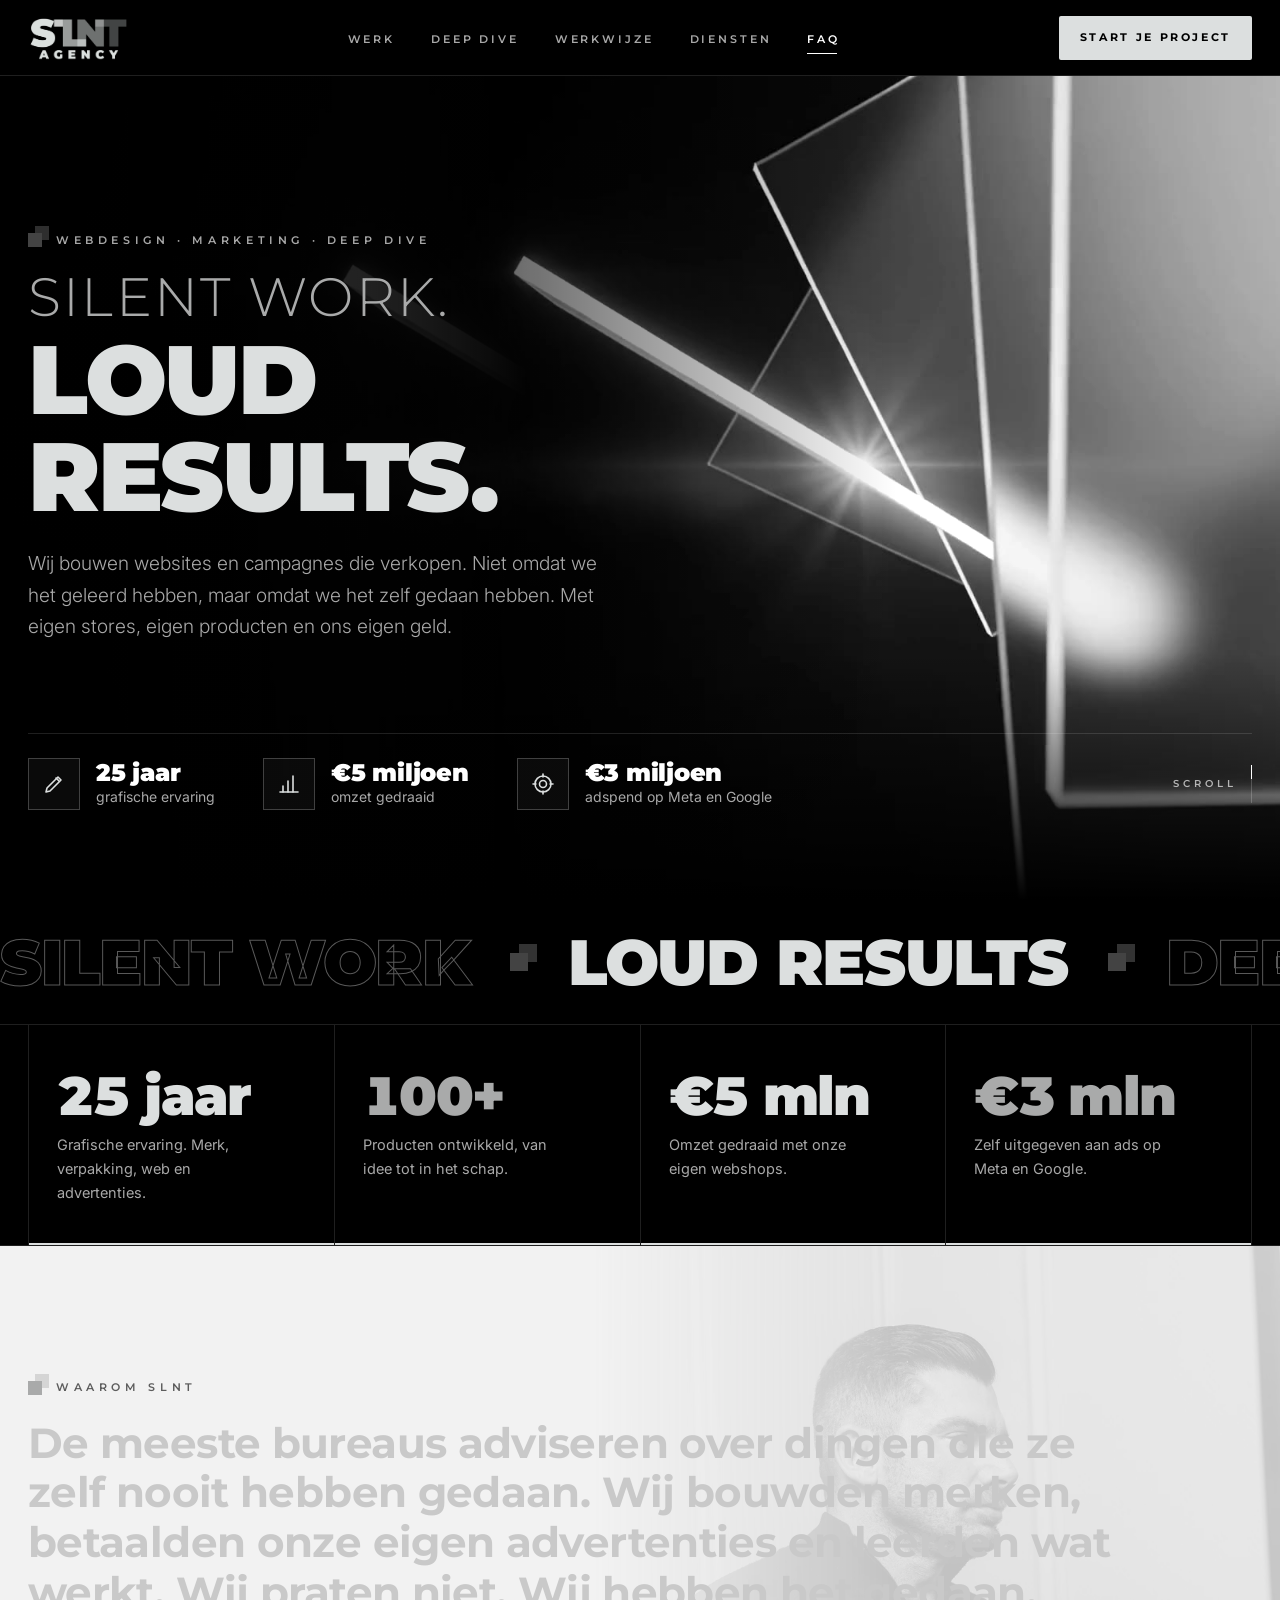
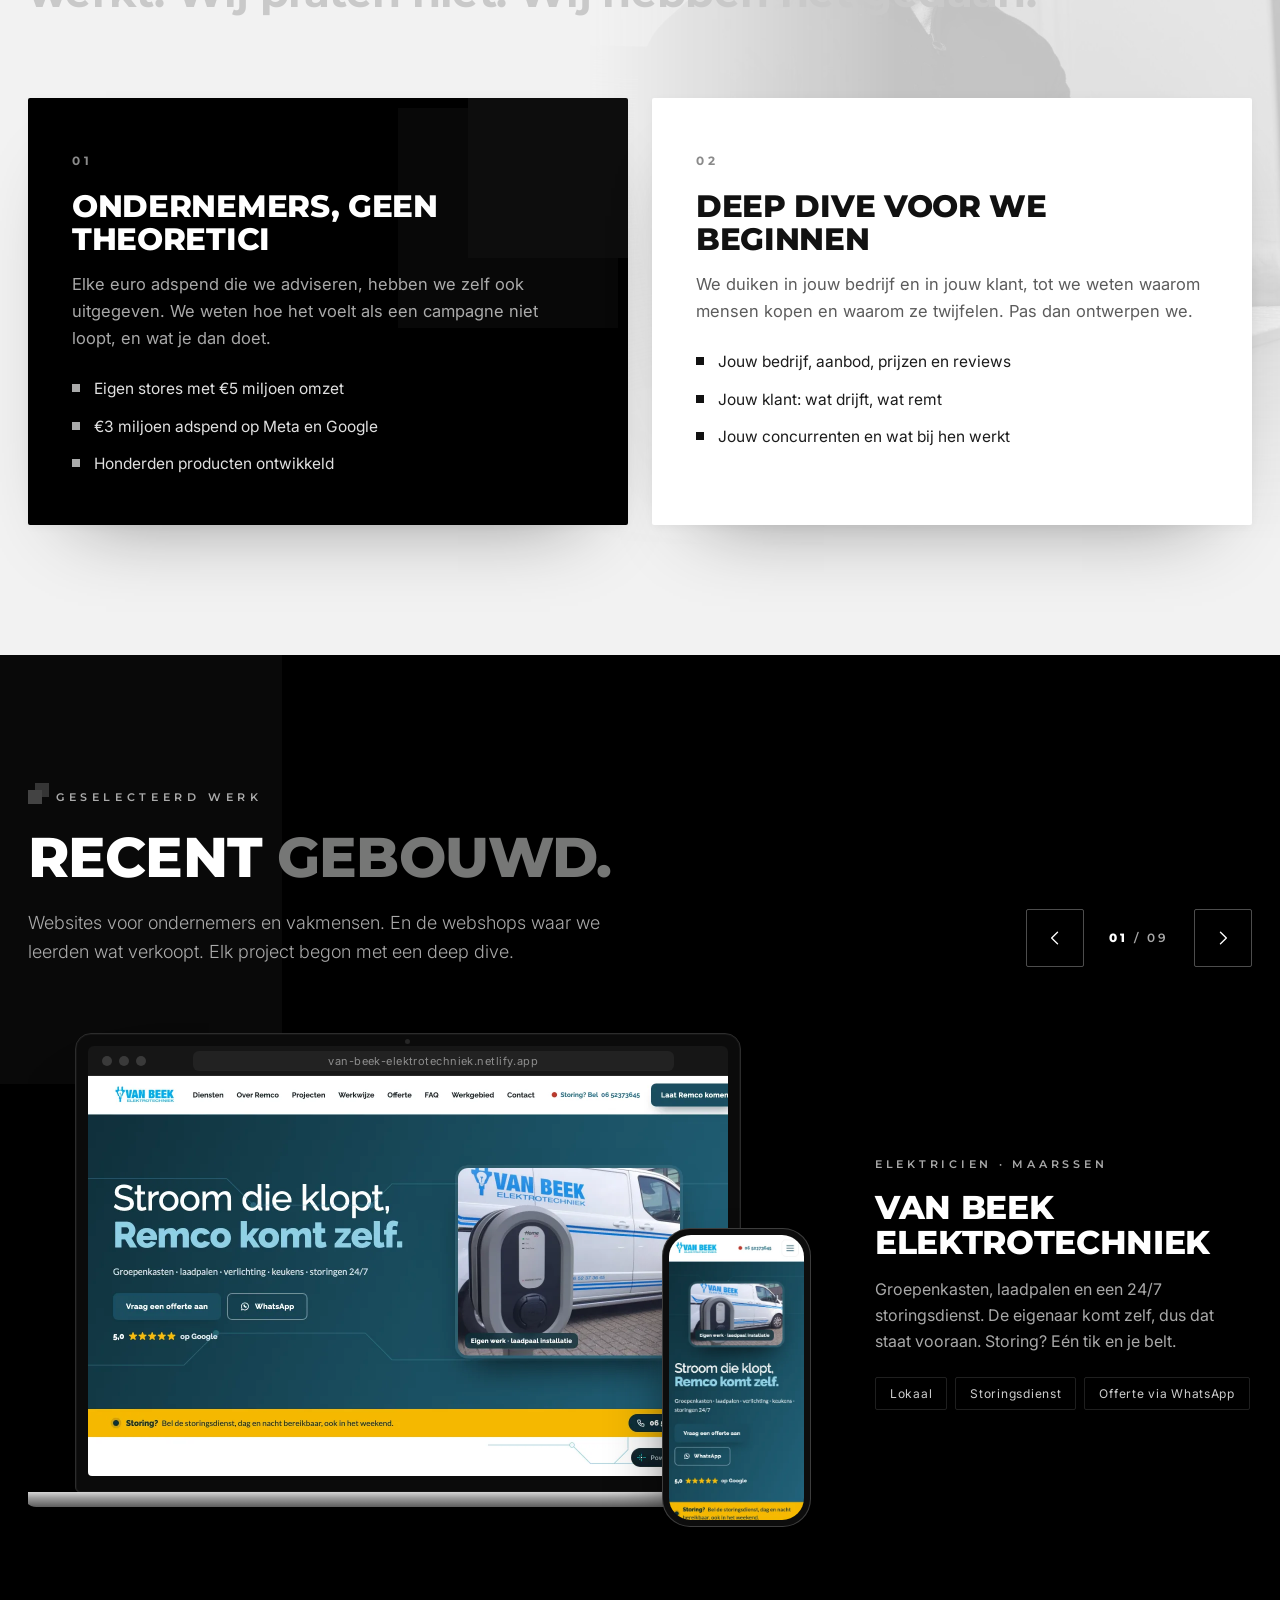
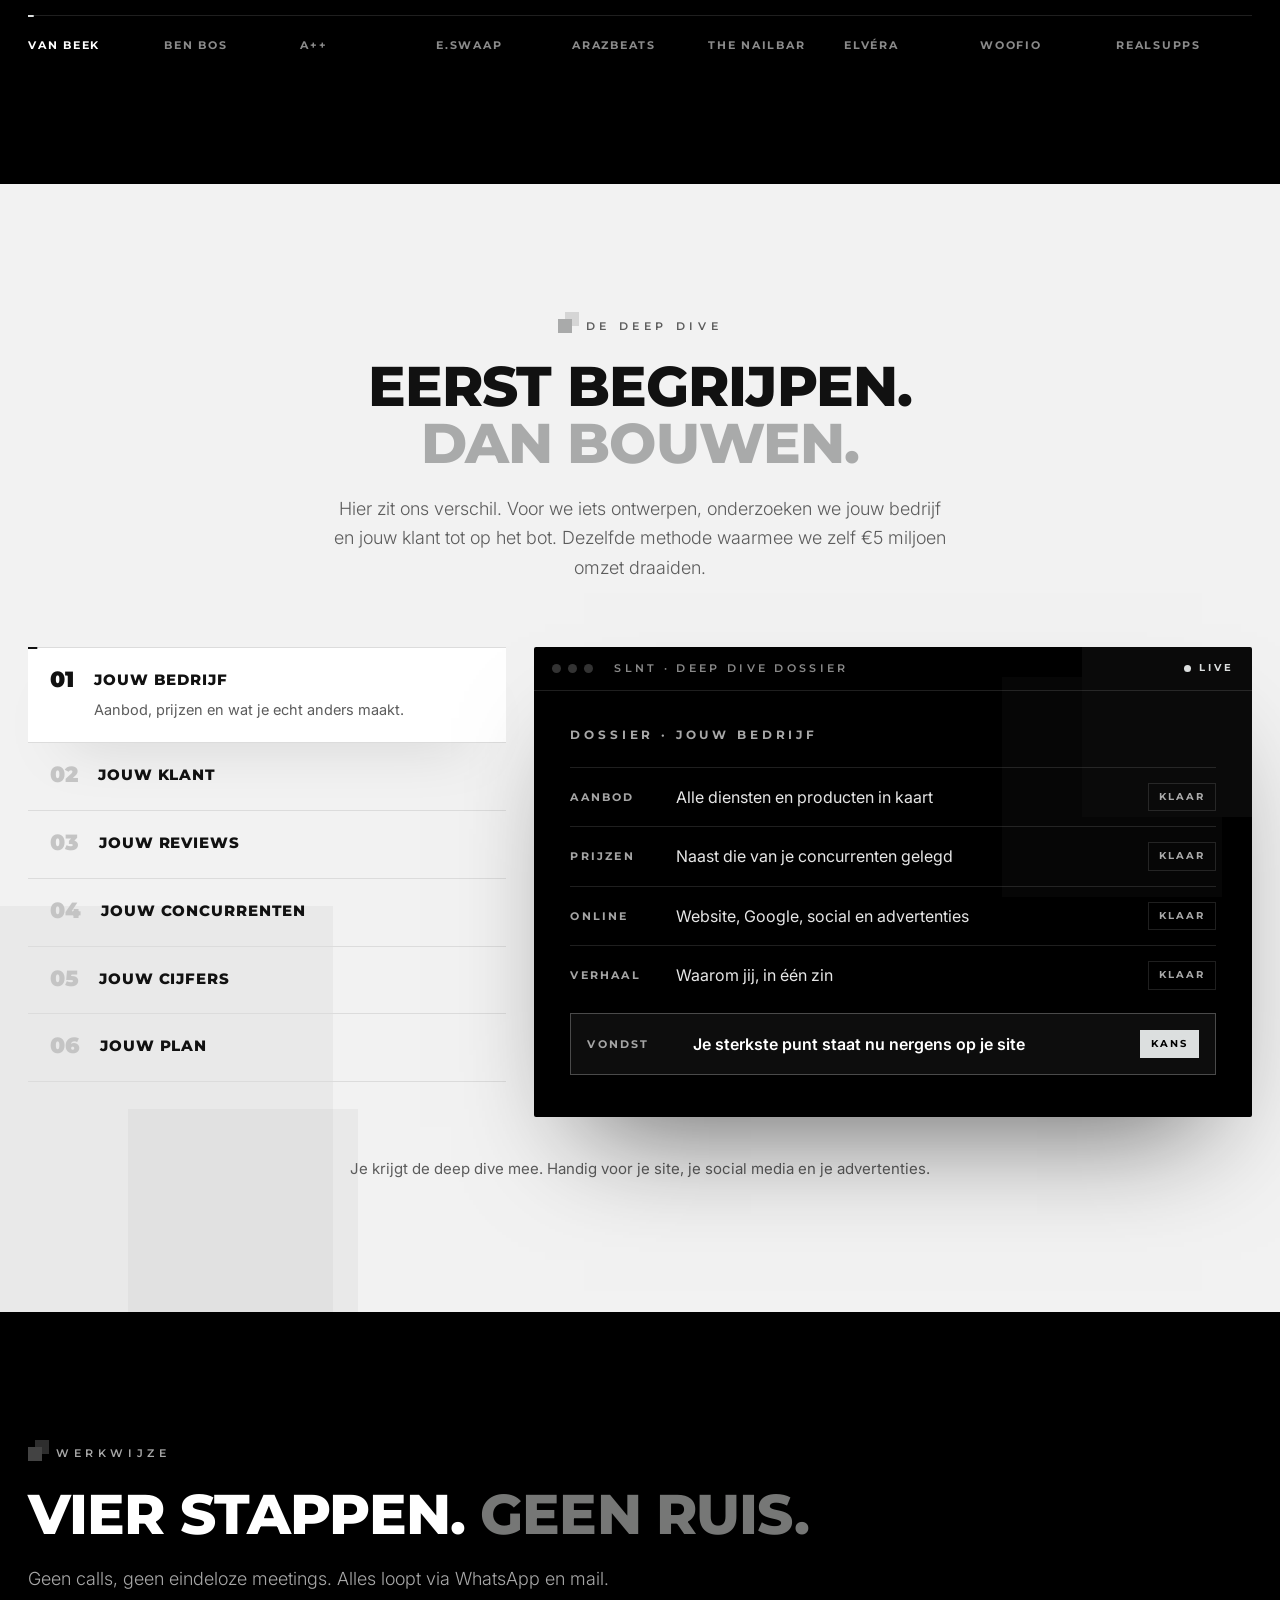
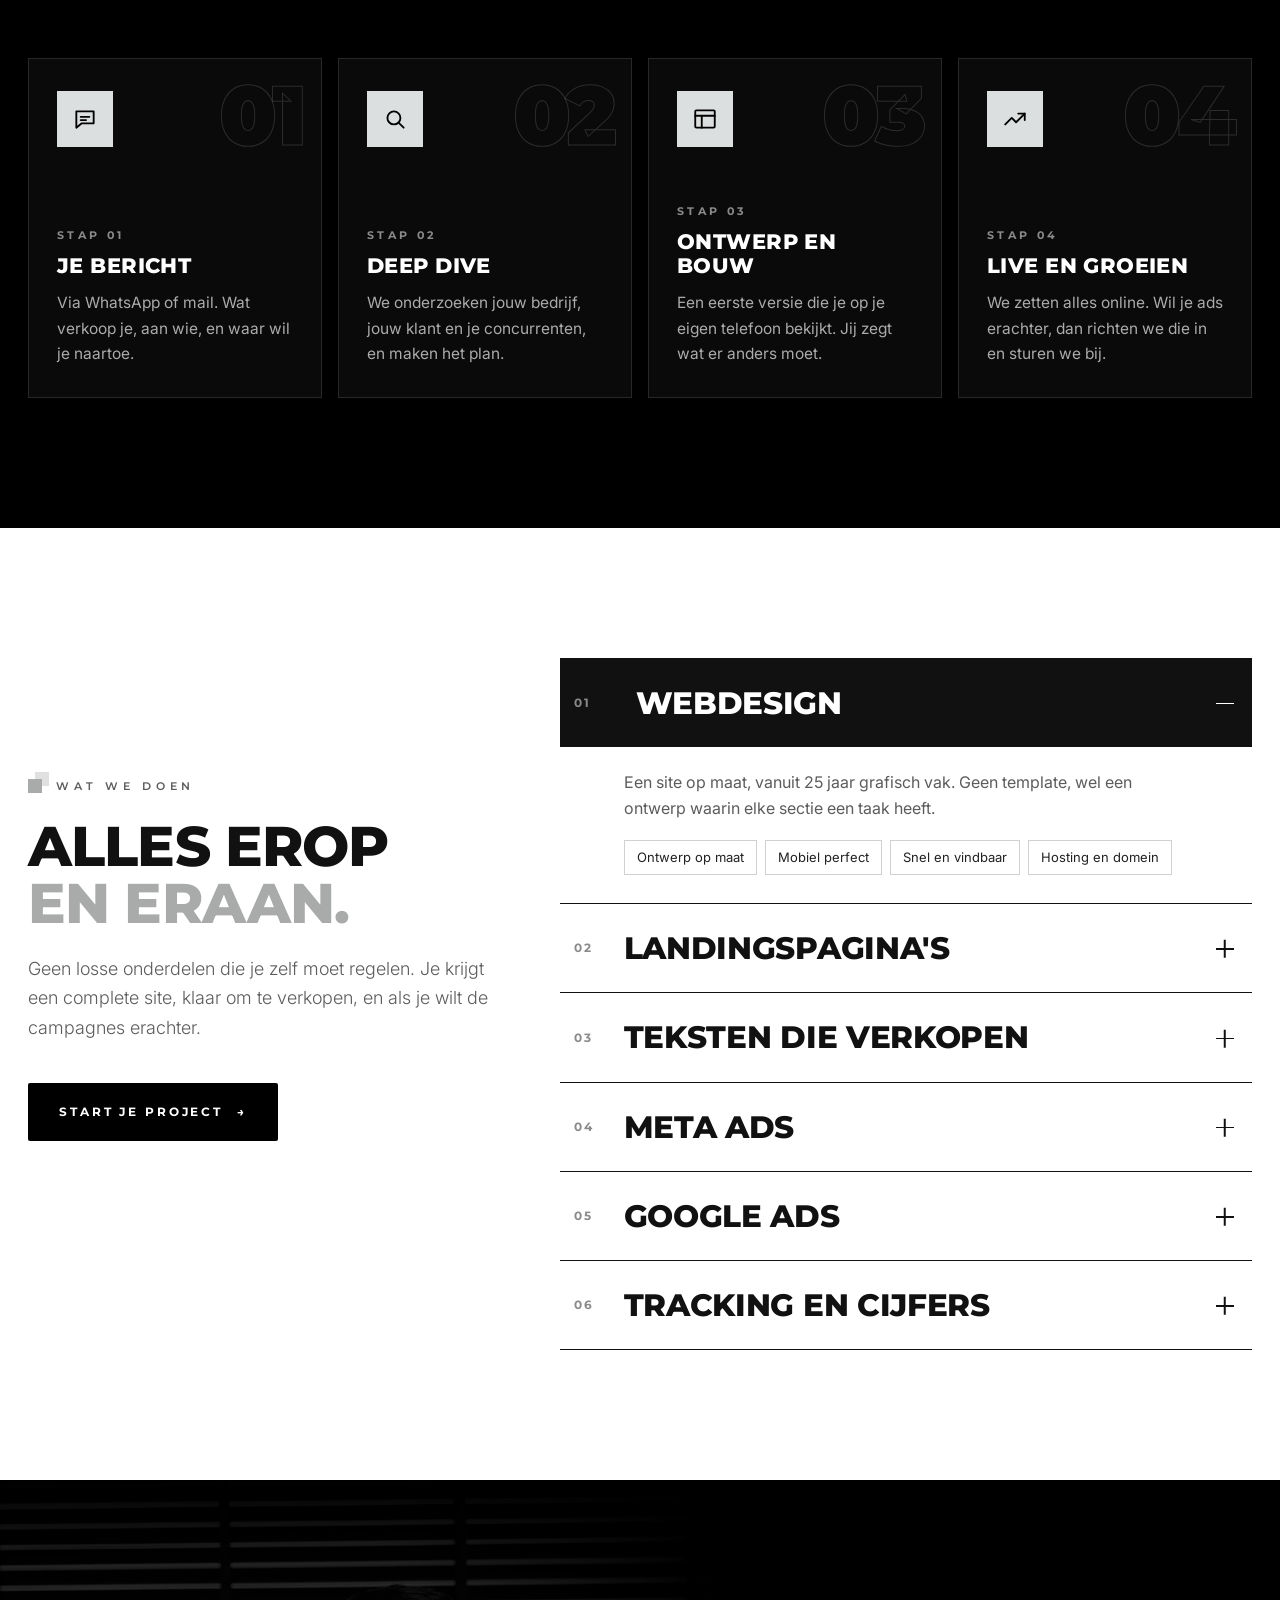
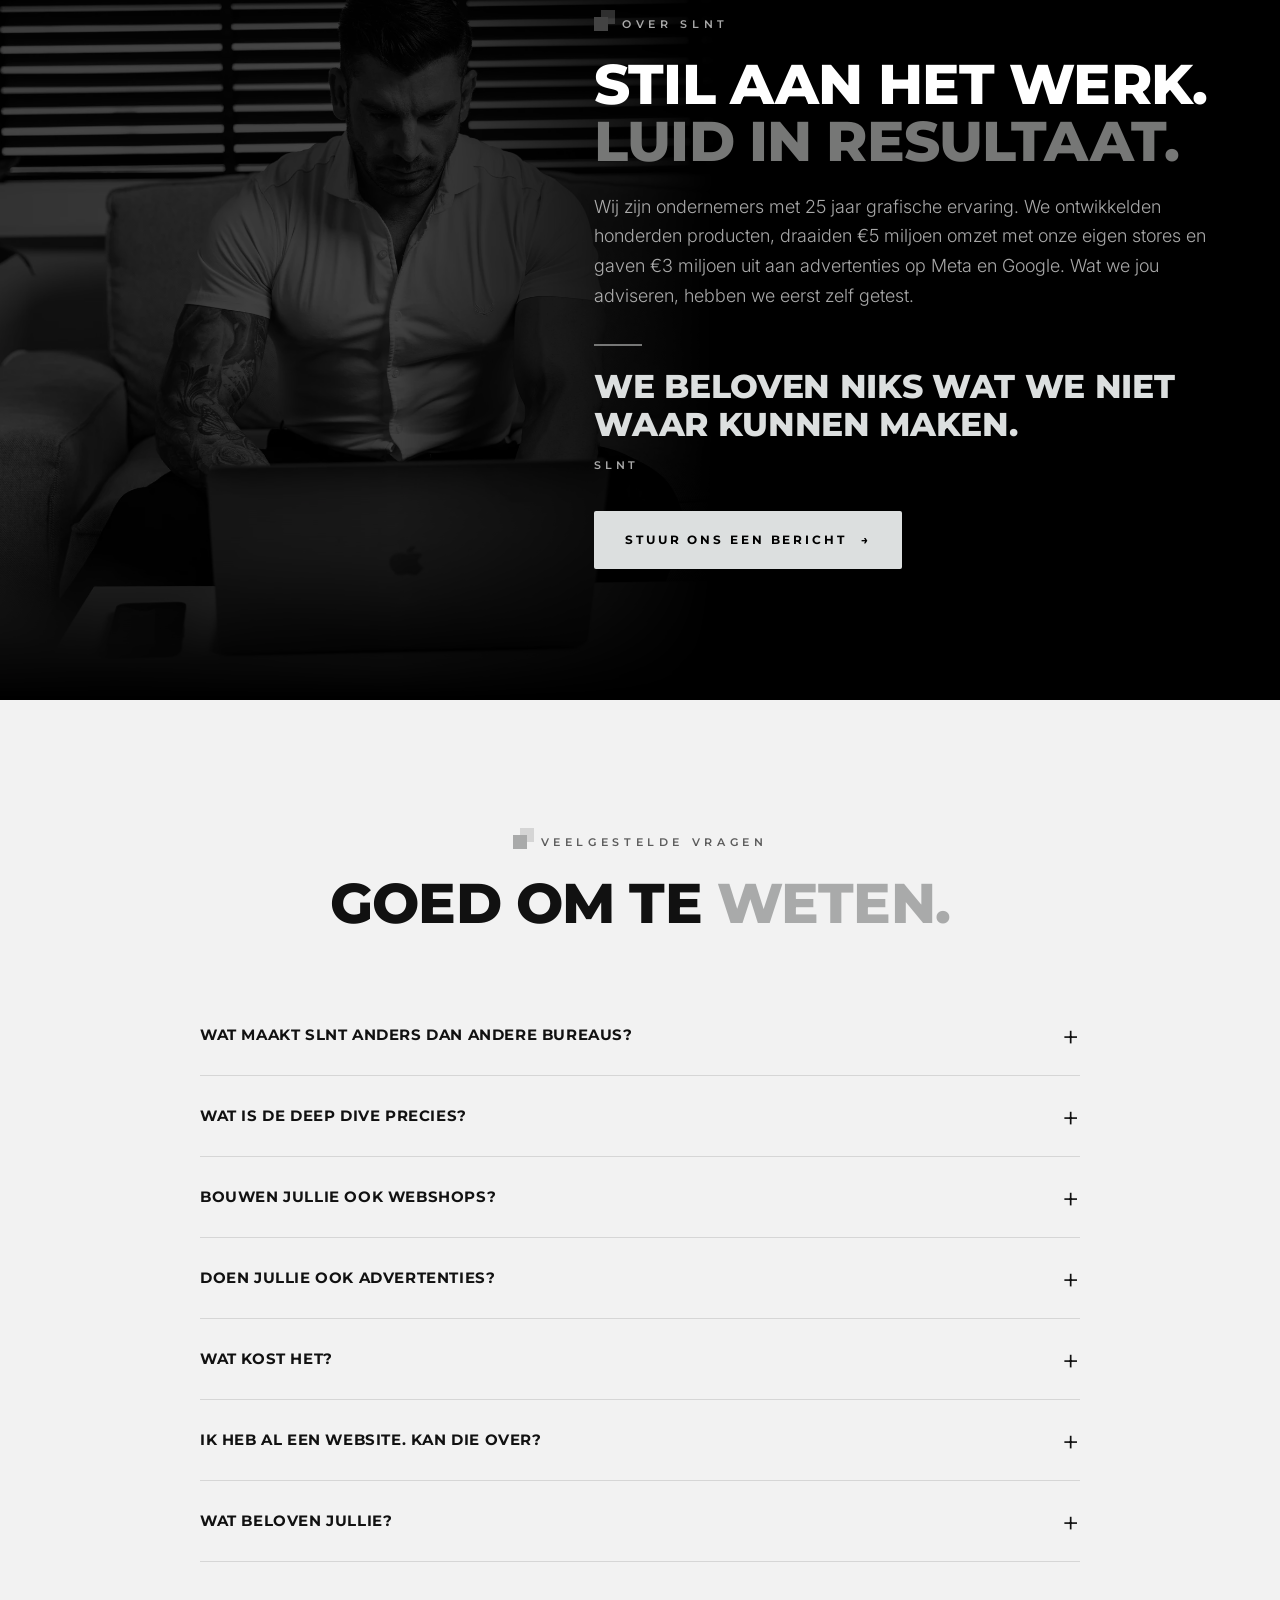
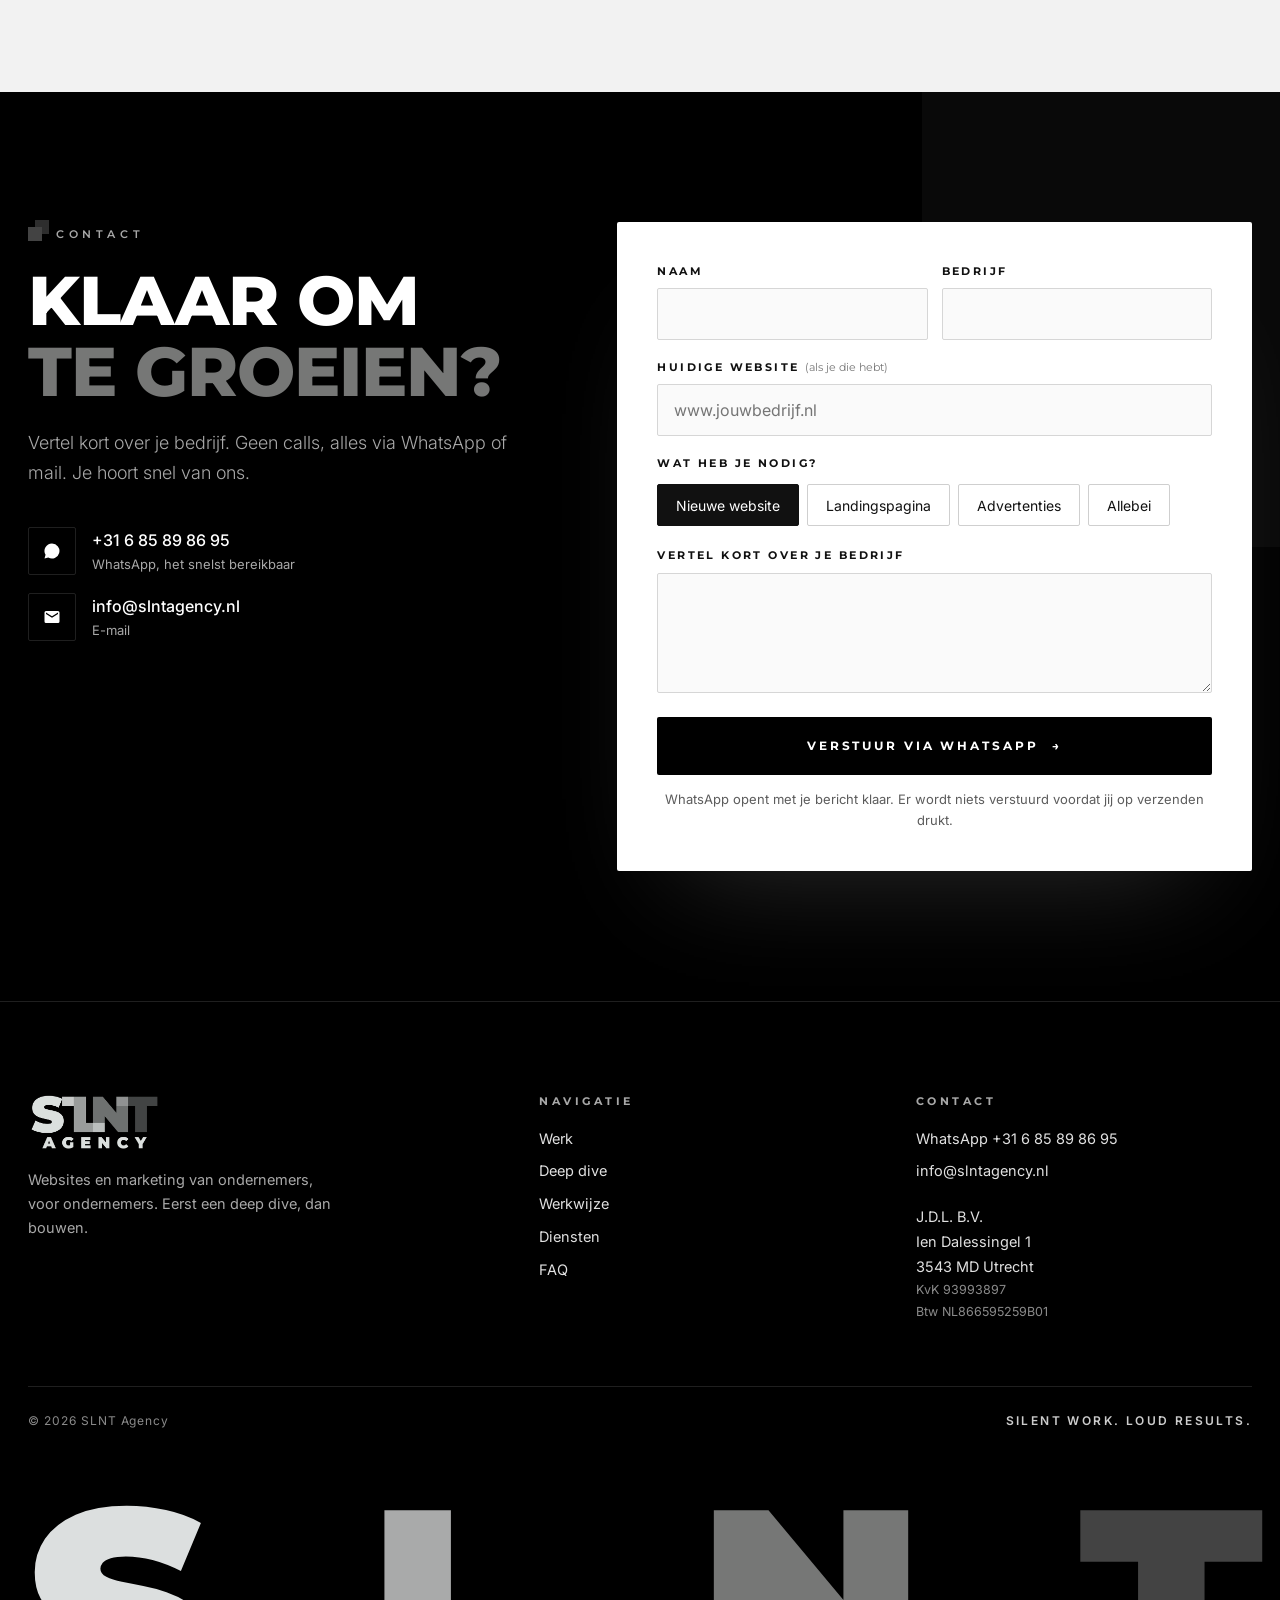
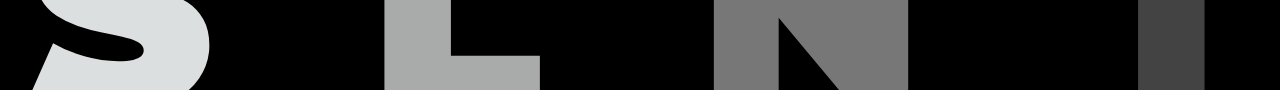
==== index.html @ 42d2385a "SLNT-website live op slntagency.nl Co-Authored-By: Claude Opus 5.5 <noreply@anthropic.com>" ====
<!doctype html>
<html lang="nl">
<head>
<meta charset="utf-8">
<meta name="viewport" content="width=device-width, initial-scale=1">
<title>SLNT · Websites en marketing van ondernemers, voor ondernemers</title>
<meta name="description" content="SLNT bouwt websites en campagnes op basis van een deep dive in jouw bedrijf en jouw klant. 25 jaar grafische ervaring, honderden producten ontwikkeld, €5 miljoen omzet met eigen stores en €3 miljoen adspend op Meta en Google.">
<link rel="canonical" href="https://slntagency.nl/">
<meta name="theme-color" content="#000000">
<meta property="og:type" content="website">
<meta property="og:locale" content="nl_NL">
<meta property="og:title" content="SLNT · Silent work. Loud results.">
<meta property="og:description" content="Eerst een deep dive in jouw bedrijf en jouw klant. Daarna een site en campagnes die verkopen.">
<meta property="og:image" content="https://slntagency.nl/og-image.jpg">
<meta property="og:url" content="https://slntagency.nl/">
<link rel="icon" href="data:image/svg+xml,%3Csvg xmlns='http://www.w3.org/2000/svg' viewBox='0 0 64 64'%3E%3Crect width='64' height='64' rx='12' fill='%23000'/%3E%3Ctext x='32' y='43' text-anchor='middle' font-family='Arial Black,Arial' font-weight='900' font-size='26' fill='%23dcdfdf'%3ES%3C/text%3E%3C/svg%3E">
<link rel="preconnect" href="https://fonts.googleapis.com">
<link rel="preconnect" href="https://fonts.gstatic.com" crossorigin>
<link href="https://fonts.googleapis.com/css2?family=Montserrat:wght@300;400;600;700;800;900&family=Inter:wght@300;400;500;600&display=swap" rel="stylesheet">
<link rel="preload" as="image" href="[data-uri]">
<script>document.documentElement.classList.add('js')</script>
<script type="application/ld+json">
{
  "@context": "https://schema.org",
  "@type": "ProfessionalService",
  "name": "SLNT Agency",
  "slogan": "Silent work. Loud results.",
  "description": "Webdesign en marketing op basis van een deep dive in jouw bedrijf en jouw klant.",
  "areaServed": "NL",
  "email": "info@slntagency.nl",
  "telephone": "+31685898695",
  "legalName": "J.D.L. B.V.",
  "vatID": "NL866595259B01",
  "address": {"@type": "PostalAddress","streetAddress": "Ien Dalessingel 1","postalCode": "3543 MD","addressLocality": "Utrecht","addressCountry": "NL"},
  "image": "[data-uri]"
}
</script>
<style>
:root{
  --zwart:#000;
  --zwart-2:#0a0a0a;
  --zwart-3:#111;
  --lijn-d:rgba(255,255,255,.12);
  --lijn-l:#e2e2e2;
  --wit:#fff;
  --gebroken:#f2f2f2;
  /* grijstrap uit het logo */
  --g1:#dcdfdf;
  --g2:#a9aaaa;
  --g3:#767776;
  --g4:#434343;
  --grijs:#8a8a8a;
  --zacht-d:rgba(255,255,255,.66);
  --zacht-l:#5c5c5c;
  --kop-h:76px;
  --ease:cubic-bezier(.2,.7,.2,1);
}
*,*::before,*::after{box-sizing:border-box;margin:0;padding:0}
html{scroll-behavior:smooth}
body{background:var(--zwart);color:var(--wit);font-family:"Inter",system-ui,-apple-system,"Segoe UI",sans-serif;font-size:16px;font-weight:400;line-height:1.65;overflow-x:hidden;overflow-x:clip;-webkit-font-smoothing:antialiased}
img,video{display:block;max-width:100%}
a{color:inherit}
button{font:inherit}
[hidden]{display:none!important}
:focus-visible{outline:2px solid var(--wit);outline-offset:4px;border-radius:2px}
::selection{background:var(--g1);color:var(--zwart)}
[id]{scroll-margin-top:calc(var(--kop-h) + 16px)}
.binnen{position:relative;z-index:1;max-width:1240px;margin:0 auto}
.sectie{position:relative;padding:130px 28px;overflow:hidden}
.sectie.licht{background:var(--gebroken);color:#111}
.sectie.wit{background:var(--wit);color:#111}

/* blokken: overlappende vlakken uit het logo */
.blok{position:absolute;z-index:0;pointer-events:none;background:rgba(255,255,255,.035)}
.licht .blok,.wit .blok{background:rgba(0,0,0,.035)}
.js .blok.adem{animation:adem 9s ease-in-out infinite}
@keyframes adem{0%,100%{opacity:.55}50%{opacity:1}}

/* typografie */
.label{display:inline-flex;align-items:center;gap:14px;margin-bottom:22px;font-family:"Montserrat",sans-serif;font-size:11px;font-weight:600;letter-spacing:.42em;text-transform:uppercase;color:var(--zacht-d)}
.label::before{content:"";width:14px;height:14px;background:var(--g4);box-shadow:7px -7px 0 rgba(255,255,255,.18)}
.licht .label,.wit .label{color:var(--zacht-l)}
.licht .label::before,.wit .label::before{background:var(--g2);box-shadow:7px -7px 0 rgba(0,0,0,.12)}
.titel{font-family:"Montserrat",sans-serif;font-weight:800;font-size:clamp(32px,4.4vw,62px);line-height:1.02;letter-spacing:-.015em;text-transform:uppercase;text-wrap:balance}
.titel .grijs{color:var(--g3)}
.licht .titel .grijs,.wit .titel .grijs{color:var(--g2)}
.lead{max-width:620px;margin-top:22px;color:var(--zacht-d);font-size:18px;font-weight:300}
.licht .lead,.wit .lead{color:var(--zacht-l)}
.kop{max-width:840px;margin-bottom:64px}
.kop.midden{margin-left:auto;margin-right:auto;text-align:center}
.kop.midden .lead{margin-left:auto;margin-right:auto}

/* knoppen */
.knop{position:relative;display:inline-flex;align-items:center;justify-content:center;gap:14px;min-height:58px;padding:0 30px;border-radius:2px;border:1px solid transparent;font-family:"Montserrat",sans-serif;font-size:12px;font-weight:700;letter-spacing:.24em;text-transform:uppercase;text-decoration:none;white-space:nowrap;cursor:pointer;overflow:hidden;isolation:isolate;transition:color .35s,border-color .35s}
.knop::before{content:"";position:absolute;inset:0;z-index:-1;transform:scaleX(0);transform-origin:right;transition:transform .45s var(--ease)}
.knop:hover::before{transform:scaleX(1);transform-origin:left}
.knop .pijltje{display:inline-block;transition:transform .35s var(--ease)}
.knop:hover .pijltje{transform:translateX(4px)}
.knop.wit{background:var(--g1);color:var(--zwart)}
.knop.wit::before{background:var(--wit)}
.knop.rand{border-color:rgba(255,255,255,.35);color:var(--wit);background:transparent}
.knop.rand::before{background:var(--g1)}
.knop.rand:hover{color:var(--zwart);border-color:var(--g1)}
.knop.zwart{background:var(--zwart);color:var(--wit)}
.knop.zwart::before{background:var(--g4)}
.knop.klein{min-height:44px;padding:0 20px;font-size:11px}
.acties{display:flex;flex-wrap:wrap;gap:12px;margin-top:40px}

/* intro */
.intro{position:fixed;inset:0;z-index:100;display:grid;place-items:center;background:var(--zwart);transition:transform 1s cubic-bezier(.8,0,.2,1)}
.intro.weg{transform:translateY(-100%)}
.intro-merk{position:relative;width:min(300px,60vw)}
.intro-merk img{width:100%;height:auto;opacity:0;transform:scale(.94);animation:intro-in 1s var(--ease) .1s forwards}
.intro-merk i{position:absolute;left:0;right:0;bottom:-26px;height:1px;background:rgba(255,255,255,.15);overflow:hidden}
.intro-merk i::after{content:"";position:absolute;inset:0;background:var(--g1);transform:scaleX(0);transform-origin:left;animation:intro-balk 1.1s var(--ease) .2s forwards}
@keyframes intro-in{to{opacity:1;transform:none}}
@keyframes intro-balk{to{transform:scaleX(1)}}

/* kopbalk */
.kopbalk{position:sticky;top:0;z-index:50;height:var(--kop-h);padding:0 28px;background:var(--zwart);border-bottom:1px solid var(--lijn-d);transition:box-shadow .25s}
.kopbalk.gescrold{box-shadow:0 12px 40px -18px rgba(0,0,0,.9)}
.kopbalk .binnen{display:flex;align-items:center;justify-content:space-between;gap:24px;height:100%}
.merk{display:block;flex:none;line-height:0}
.merk img{height:44px;width:auto}
.kopbalk nav ul{display:none;list-style:none;gap:36px}
.kopbalk nav a{position:relative;font-family:"Montserrat",sans-serif;font-size:11px;font-weight:600;letter-spacing:.26em;text-transform:uppercase;text-decoration:none;color:var(--zacht-d);transition:color .2s}
.kopbalk nav a::after{content:"";position:absolute;left:0;right:.26em;bottom:-8px;height:1px;background:var(--wit);transform:scaleX(0);transform-origin:right;transition:transform .35s var(--ease)}
.kopbalk nav a:hover,.kopbalk nav a.nu{color:var(--wit)}
.kopbalk nav a:hover::after,.kopbalk nav a.nu::after{transform:scaleX(1);transform-origin:left}
@media(min-width:1100px){.kopbalk nav ul{display:flex}}
.menu-knop{display:none;flex:none;flex-direction:column;align-items:center;justify-content:center;gap:5px;width:46px;height:46px;padding:0;border:1px solid rgba(255,255,255,.3);border-radius:2px;background:transparent;cursor:pointer}
.menu-knop span{display:block;width:18px;height:1.5px;background:var(--wit);transition:transform .25s,opacity .2s}
.menu-knop[aria-expanded="true"] span:nth-child(1){transform:translateY(6.5px) rotate(45deg)}
.menu-knop[aria-expanded="true"] span:nth-child(2){opacity:0}
.menu-knop[aria-expanded="true"] span:nth-child(3){transform:translateY(-6.5px) rotate(-45deg)}
.menu-paneel{position:absolute;left:0;right:0;top:100%;padding:10px 28px 28px;background:var(--zwart-2);border-bottom:1px solid var(--lijn-d);box-shadow:0 40px 60px -30px rgba(0,0,0,.95);opacity:0;transform:translateY(-8px);transition:opacity .25s,transform .25s}
.menu-paneel.open{opacity:1;transform:none}
.menu-paneel ul{list-style:none;margin-bottom:22px}
.menu-paneel li+li{border-top:1px solid var(--lijn-d)}
.menu-paneel ul a{display:flex;justify-content:space-between;align-items:center;padding:17px 2px;font-family:"Montserrat",sans-serif;font-weight:800;font-size:16px;letter-spacing:.1em;text-transform:uppercase;text-decoration:none}
.menu-paneel ul a::after{content:"→";font-family:"Inter",sans-serif;font-weight:400;color:var(--grijs)}
.menu-paneel .knop{width:100%}
@media(max-width:1099px){html.js .menu-knop{display:flex}html.js .kop-cta{display:none}}
@media(min-width:1100px){.menu-paneel{display:none!important}}

/* hero */
.hero{position:relative;min-height:calc(100svh - var(--kop-h));display:flex;flex-direction:column;justify-content:center;padding:90px 28px 0;overflow:hidden;background:#000 url([data-uri]) 85% 50%/cover no-repeat}
.hero video{position:absolute;inset:0;width:100%;height:100%;object-fit:cover;object-position:70% 50%;filter:grayscale(1) contrast(1.05);transform:translateX(12%) scale(1.04);-webkit-mask-image:linear-gradient(90deg,transparent 0%,#000 30%);mask-image:linear-gradient(90deg,transparent 0%,#000 30%)}
.hero::after{content:"";position:absolute;inset:0;background:linear-gradient(90deg,rgba(0,0,0,.96) 0%,rgba(0,0,0,.55) 42%,rgba(0,0,0,0) 70%),linear-gradient(0deg,#000 0%,rgba(0,0,0,0) 30%)}
.hero .binnen{z-index:2;width:100%}
.hero-tekst{max-width:820px}
.hero h1{font-family:"Montserrat",sans-serif;font-size:clamp(44px,7.6vw,118px);line-height:.95;letter-spacing:-.025em;text-transform:uppercase}
.hero h1 .r{display:block;overflow:hidden;padding-bottom:.04em}
.hero h1 .r>span{display:block}
.hero h1 .stil>span{font-size:.56em;font-weight:300;color:var(--g2);letter-spacing:.04em;margin-bottom:.12em}
.hero h1 .luid>span{font-weight:900;color:var(--g1)}
.js .hero h1 .r>span{transform:translateY(105%)}
.js .hero .in{opacity:0;transform:translateY(20px)}
.klaar .hero h1 .r>span{transform:none;transition:transform 1.1s cubic-bezier(.7,0,.2,1)}
.klaar .hero h1 .r:nth-child(2)>span{transition-delay:.08s}
.klaar .hero h1 .r:nth-child(3)>span{transition-delay:.16s}
.klaar .hero .in{opacity:1;transform:none;transition:opacity .9s ease,transform .9s var(--ease);transition-delay:calc(.45s + var(--d,0) * .1s)}
.hero .lead{font-size:clamp(17px,1.5vw,20px);max-width:580px}
.hero-voet{position:relative;z-index:2;display:flex;justify-content:space-between;align-items:center;gap:20px;max-width:1240px;width:100%;margin:90px auto 0;padding:24px 0 28px;border-top:1px solid var(--lijn-d)}
.hero-feiten{display:flex;flex-wrap:wrap;gap:18px 48px;list-style:none}
.hero-feiten li{display:flex;align-items:center;gap:16px}
.f-ic{display:grid;place-items:center;flex:none;width:52px;height:52px;border:1px solid rgba(255,255,255,.22);background:rgba(255,255,255,.04)}
.f-ic svg{width:24px;height:24px;fill:none;stroke:var(--g1);stroke-width:1.6;stroke-linecap:round;stroke-linejoin:round}
.hero-feiten b{display:block;font-family:"Montserrat",sans-serif;font-weight:900;font-size:24px;line-height:1.05;letter-spacing:-.01em;color:var(--wit)}
.hero-feiten li>span:last-child{font-size:14px;color:var(--zacht-d)}
.scroll-hint{display:flex;align-items:center;gap:14px;font-family:"Montserrat",sans-serif;font-size:10px;font-weight:600;letter-spacing:.4em;text-transform:uppercase;color:var(--zacht-d);text-decoration:none}
.scroll-hint i{position:relative;width:1px;height:38px;background:rgba(255,255,255,.2);overflow:hidden}
.scroll-hint i::after{content:"";position:absolute;left:0;top:0;width:1px;height:14px;background:var(--wit);animation:val 1.8s ease-in-out infinite}
@keyframes val{0%{transform:translateY(-14px)}100%{transform:translateY(38px)}}

/* marquee */
.band{position:relative;overflow:hidden;padding:30px 0;border-bottom:1px solid var(--lijn-d);background:var(--zwart)}
.band-baan{display:flex;width:max-content;animation:band 38s linear infinite}
.band:hover .band-baan{animation-play-state:paused}
.band-baan span{display:flex;align-items:center;gap:40px;padding-right:40px;font-family:"Montserrat",sans-serif;font-weight:900;font-size:clamp(34px,5vw,72px);line-height:1;letter-spacing:-.02em;text-transform:uppercase;white-space:nowrap;color:transparent;-webkit-text-stroke:1px rgba(255,255,255,.35)}
.band-baan span b{font-weight:900;color:var(--g1);-webkit-text-stroke:0}
.band-baan span i{flex:none;width:18px;height:18px;background:var(--g4);box-shadow:9px -9px 0 rgba(255,255,255,.2)}
@keyframes band{to{transform:translateX(-50%)}}

/* cijfers */
.cijfers{list-style:none;display:grid;grid-template-columns:repeat(4,minmax(0,1fr));max-width:1240px;margin:0 auto;border-left:1px solid var(--lijn-d)}
.cijfers li{position:relative;padding:44px 28px 40px;border-right:1px solid var(--lijn-d);overflow:hidden}
.cijfers li::before{content:"";position:absolute;left:0;right:0;bottom:0;height:2px;background:var(--g1);transform:scaleX(0);transform-origin:left;transition:transform 1.4s var(--ease);transition-delay:calc(var(--d,0) * .12s)}
.cijfers li.zicht::before{transform:scaleX(1)}
.cijfers b{display:block;margin-bottom:10px;font-family:"Montserrat",sans-serif;font-weight:900;font-size:clamp(38px,4.2vw,64px);line-height:1;letter-spacing:-.03em;color:var(--g1);font-variant-numeric:tabular-nums}
.cijfers li:nth-child(even) b{color:var(--g2)}
.cijfers span{display:block;color:var(--zacht-d);font-size:14.5px;max-width:24ch}
.cijfers-wrap{padding:0 28px;border-bottom:1px solid var(--lijn-d)}

/* manifest */
.manifest{font-family:"Montserrat",sans-serif;font-weight:700;font-size:clamp(26px,3.3vw,48px);line-height:1.18;letter-spacing:-.015em;max-width:1100px}
.manifest .w{color:#c9c9c9;transition:color .35s}
.manifest .w.aan{color:#111}
.manifest .w.sterk.aan{color:#111;background:linear-gradient(transparent 62%,var(--g1) 62%)}
.pijlers{display:grid;grid-template-columns:repeat(2,minmax(0,1fr));gap:24px;margin-top:80px}
.pijler{position:relative;padding:48px 44px;border-radius:2px;background:var(--wit);box-shadow:0 40px 80px -50px rgba(0,0,0,.45),0 2px 8px rgba(0,0,0,.04);overflow:hidden;transition:transform .5s var(--ease)}
.pijler:hover{transform:translateY(-6px)}
.pijler .nr{font-family:"Montserrat",sans-serif;font-weight:700;font-size:12px;letter-spacing:.34em;color:var(--grijs)}
.pijler h3{margin:18px 0 14px;font-family:"Montserrat",sans-serif;font-weight:800;font-size:clamp(24px,2.4vw,34px);letter-spacing:-.01em;text-transform:uppercase;line-height:1.08}
.pijler p{color:var(--zacht-l);font-size:16.5px}
.pijler ul{list-style:none;display:grid;gap:12px;margin-top:24px}
.pijler li{display:flex;gap:14px;font-size:15.5px;color:#1c1c1c}
.pijler li::before{content:"";flex:none;width:8px;height:8px;margin-top:8px;background:#111}
.pijler.donker{background:var(--zwart);color:var(--wit)}
.pijler.donker p{color:var(--zacht-d)}
.pijler.donker li{color:rgba(255,255,255,.88)}
.pijler.donker li::before{background:var(--g2)}
.pijler.donker::after{content:"";position:absolute;right:-60px;top:-60px;width:220px;height:220px;background:rgba(255,255,255,.05);box-shadow:-70px 70px 0 rgba(255,255,255,.03)}

/* portfolio: slider */
.werk-kop{display:flex;align-items:flex-end;justify-content:space-between;gap:32px;margin-bottom:56px}
.slider-pijlen{display:flex;align-items:center;gap:18px;flex:none}
.pijl{display:grid;place-items:center;width:58px;height:58px;border:1px solid rgba(255,255,255,.3);border-radius:2px;background:transparent;color:var(--wit);cursor:pointer;transition:background .25s,border-color .25s,color .25s}
.pijl:hover{background:var(--g1);border-color:var(--g1);color:var(--zwart)}
.pijl svg{width:20px;height:20px;fill:none;stroke:currentColor;stroke-width:1.6;stroke-linecap:round;stroke-linejoin:round}
.teller{min-width:74px;text-align:center;font-family:"Montserrat",sans-serif;font-size:12px;font-weight:600;letter-spacing:.24em;color:var(--zacht-d)}
.teller b{color:var(--wit);font-weight:800}
.slider{position:relative;overflow:hidden;touch-action:pan-y}
.slider-baan{display:flex;transition:transform .9s cubic-bezier(.7,0,.2,1);will-change:transform}
.slide{flex:0 0 100%;min-width:0;padding:10px 0 48px}
.pf{display:grid;grid-template-columns:minmax(0,1.35fr) minmax(0,.65fr);gap:64px;align-items:center}
.pf-beeld{position:relative;padding:0 9% 34px 6%}
.slide .pf-beeld{transition:transform 1.1s cubic-bezier(.2,.7,.2,1),opacity .9s;transform:translateX(40px) scale(.96);opacity:.25}
.slide .pf-tekst>*{transition:transform .8s cubic-bezier(.2,.7,.2,1),opacity .6s;transform:translateY(18px);opacity:0}
.slide.actief .pf-beeld{transform:none;opacity:1}
.slide.actief .pf-tekst>*{transform:none;opacity:1}
.slide.actief .pf-tekst>:nth-child(2){transition-delay:.12s}
.slide.actief .pf-tekst>:nth-child(3){transition-delay:.2s}
.slide.actief .pf-tekst>:nth-child(4){transition-delay:.28s}
.slide.actief .pf-tekst>:nth-child(5){transition-delay:.36s}
.slide .telefoon{transition:transform 1.2s cubic-bezier(.2,.7,.2,1) .15s}
.slide:not(.actief) .telefoon{transform:translateY(40px)}
.browser{position:relative;padding:12px 12px 16px;border-radius:16px 16px 6px 6px;background:#0b0b0b;border:1px solid #2c2c2c;box-shadow:0 70px 120px -60px rgba(0,0,0,1),inset 0 0 0 1px rgba(255,255,255,.04)}
.browser::before{content:"";position:absolute;left:50%;top:5px;width:5px;height:5px;margin-left:-2.5px;border-radius:50%;background:#262626}
.browser::after{content:"";position:absolute;left:-8%;right:-8%;bottom:-15px;height:15px;border-radius:2px 2px 16px 16px;background:linear-gradient(180deg,#d6d6d6 0%,#9d9d9d 40%,#5d5d5d 100%);box-shadow:0 30px 40px -20px rgba(0,0,0,.9)}
.browser-balk,.browser img{position:relative;z-index:1}
.browser-balk{display:flex;align-items:center;gap:7px;height:30px;padding:0 14px;border-radius:6px 6px 0 0;background:#161616;border-bottom:1px solid rgba(255,255,255,.08)}
.browser-balk i{width:10px;height:10px;border-radius:50%;background:#3a3a3a}
.browser-balk span{flex:1;margin:0 40px;height:20px;border-radius:6px;background:#222;color:#8d8d8d;font-size:11px;line-height:20px;text-align:center;letter-spacing:.04em;overflow:hidden;white-space:nowrap;text-overflow:ellipsis}
.browser img{width:100%;height:auto;aspect-ratio:16/10;object-fit:cover;object-position:top;border-radius:0 0 4px 4px}
.telefoon{position:absolute;z-index:2;right:0;bottom:0;width:19%;min-width:96px;padding:6px;border-radius:28px;background:#0d0d0d;border:1px solid rgba(255,255,255,.2);box-shadow:0 40px 70px -24px rgba(0,0,0,.95)}
.telefoon img{width:100%;height:auto;aspect-ratio:9/19;object-fit:cover;object-position:top;border-radius:22px}
.pf-tekst .soort{font-family:"Montserrat",sans-serif;font-size:11px;font-weight:600;letter-spacing:.34em;text-transform:uppercase;color:var(--zacht-d)}
.pf-tekst h3{margin:14px 0 16px;font-family:"Montserrat",sans-serif;font-weight:800;font-size:clamp(26px,2.6vw,38px);letter-spacing:-.01em;text-transform:uppercase;line-height:1.05;text-wrap:balance}
.pf-tekst p{color:var(--zacht-d)}
.pf-tags{display:flex;flex-wrap:wrap;gap:8px;margin-top:22px}
.pf-tags span{padding:6px 14px;border:1px solid var(--lijn-d);border-radius:2px;font-size:12px;letter-spacing:.06em;color:rgba(255,255,255,.8)}
.pf-link{display:inline-flex;align-items:center;gap:10px;margin-top:28px;font-family:"Montserrat",sans-serif;font-size:11px;font-weight:700;letter-spacing:.26em;text-transform:uppercase;text-decoration:none;border-bottom:1px solid rgba(255,255,255,.4);padding-bottom:6px;transition:border-color .2s}
.pf-link:hover{border-color:var(--wit)}
.pf-link.binnenkort{color:var(--zacht-d);border-bottom-style:dashed;pointer-events:none}
.slider-tabs{display:grid;grid-template-columns:repeat(9,minmax(0,1fr));gap:0;margin-top:40px;border-top:1px solid var(--lijn-d)}
.slider-tabs button{position:relative;padding:20px 12px 0 0;border:0;background:none;color:var(--grijs);font-family:"Montserrat",sans-serif;font-size:11px;font-weight:700;letter-spacing:.16em;text-transform:uppercase;text-align:left;cursor:pointer;transition:color .25s}
.slider-tabs button:hover,.slider-tabs button[aria-selected="true"]{color:var(--wit)}
.slider-tabs button i{position:absolute;left:0;right:12px;top:-1px;height:2px;background:transparent;overflow:hidden}
.slider-tabs button i::after{content:"";position:absolute;inset:0;background:var(--g1);transform:scaleX(0);transform-origin:left}
.slider-tabs button[aria-selected="true"] i::after{transform:scaleX(var(--voortgang,1))}

/* deep dive: interactief dossier */
.dd-show{display:grid;grid-template-columns:minmax(0,.8fr) minmax(0,1.2fr);gap:28px;align-items:stretch}
.dd-tabs{display:flex;flex-direction:column}
.dd-tabs button{position:relative;display:flex;gap:20px;align-items:flex-start;width:100%;padding:20px 22px 22px;border:0;border-top:1px solid #dcdcdc;background:transparent;color:#111;text-align:left;font:inherit;cursor:pointer;transition:background .3s}
.dd-tabs button:last-child{border-bottom:1px solid #dcdcdc}
.dd-tabs button:hover{background:rgba(0,0,0,.03)}
.dd-tabs button[aria-selected="true"]{background:var(--wit);box-shadow:0 30px 60px -40px rgba(0,0,0,.35)}
.dd-nr{flex:none;font-family:"Montserrat",sans-serif;font-weight:900;font-size:22px;line-height:1.1;color:#c4c4c4;transition:color .3s}
.dd-tabs button[aria-selected="true"] .dd-nr{color:#111}
.dd-t b{display:block;font-family:"Montserrat",sans-serif;font-weight:800;font-size:15px;letter-spacing:.06em;text-transform:uppercase}
.dd-t small{display:block;max-height:0;overflow:hidden;opacity:0;margin-top:0;color:var(--zacht-l);font-size:14.5px;line-height:1.5;transition:max-height .4s,opacity .4s,margin .4s}
.dd-tabs button[aria-selected="true"] .dd-t small{max-height:60px;opacity:1;margin-top:6px}
.dd-balk{position:absolute;left:0;top:-1px;width:100%;height:2px;overflow:hidden}
.dd-balk::after{content:"";position:absolute;inset:0;background:#111;transform:scaleX(0);transform-origin:left}
.dd-tabs button[aria-selected="true"] .dd-balk::after{transform:scaleX(var(--voortgang,1))}
.dd-scherm{position:relative;min-height:470px;border-radius:2px;background:var(--zwart);color:var(--wit);overflow:hidden;box-shadow:0 60px 110px -50px rgba(0,0,0,.6)}
.dd-scherm::before{content:"";position:absolute;right:-50px;top:-50px;width:220px;height:220px;background:rgba(255,255,255,.04);box-shadow:-80px 80px 0 rgba(255,255,255,.025)}
.dd-scherm-balk{position:relative;display:flex;align-items:center;gap:7px;height:44px;padding:0 18px;border-bottom:1px solid var(--lijn-d)}
.dd-scherm-balk i{width:9px;height:9px;border-radius:50%;background:#333}
.dd-scherm-balk span{margin-left:14px;font-family:"Montserrat",sans-serif;font-size:11px;font-weight:600;letter-spacing:.3em;text-transform:uppercase;color:var(--grijs)}
.dd-live{margin-left:auto;display:flex;align-items:center;gap:8px;font-style:normal;font-family:"Montserrat",sans-serif;font-size:10px;font-weight:700;letter-spacing:.3em;text-transform:uppercase;color:var(--g1)}
.dd-live::before{content:"";width:7px;height:7px;border-radius:50%;background:var(--g1);animation:knipper 1.6s ease-in-out infinite}
@keyframes knipper{0%,100%{opacity:1}50%{opacity:.2}}
.dd-paneel{position:relative;padding:34px 36px 38px}
.dd-kopje{margin-bottom:22px;font-family:"Montserrat",sans-serif;font-size:12px;font-weight:700;letter-spacing:.32em;text-transform:uppercase;color:var(--zacht-d)}
.dd-kopje small{font-size:inherit;color:var(--grijs);letter-spacing:inherit}
/* animatie: elk kind met --i komt na elkaar binnen */
.dd-paneel [style*="--i"]{opacity:0;transform:translateY(14px)}
.dd-paneel.actief [style*="--i"]{animation:binnen .4s cubic-bezier(.2,.7,.2,1) forwards;animation-delay:calc(var(--i) * .06s + .05s)}
@keyframes binnen{to{opacity:1;transform:none}}
.dd-scan{position:absolute;left:0;right:0;top:0;height:120px;background:linear-gradient(180deg,transparent,rgba(255,255,255,.07) 70%,rgba(255,255,255,.35) 100%);border-bottom:1px solid rgba(255,255,255,.5);opacity:0;pointer-events:none}
.dd-paneel.actief .dd-scan{animation:scan 1.1s cubic-bezier(.5,0,.5,1) .1s forwards}
@keyframes scan{0%{transform:translateY(-120px);opacity:1}90%{opacity:1}100%{transform:translateY(400px);opacity:0}}
.dd-rijen{list-style:none;display:grid;gap:0}
.dd-rijen li{display:grid;grid-template-columns:90px 1fr auto;gap:16px;align-items:center;padding:15px 0;border-top:1px solid var(--lijn-d);font-size:16px}
.dd-rijen span{font-family:"Montserrat",sans-serif;font-size:11px;font-weight:700;letter-spacing:.2em;text-transform:uppercase;color:#a5a5a5}
.dd-rijen b{font-weight:400;color:rgba(255,255,255,.9)}
.dd-rijen em{font-style:normal;font-family:"Montserrat",sans-serif;font-size:10px;font-weight:700;letter-spacing:.2em;text-transform:uppercase;padding:5px 10px;border:1px solid var(--lijn-d);color:var(--zacht-d)}
.dd-rijen .vondst{margin-top:8px;padding:16px;border:1px solid rgba(255,255,255,.25);background:rgba(255,255,255,.05)}
.dd-rijen .vondst b{font-weight:600;color:var(--wit)}
.dd-rijen .vondst em{background:var(--g1);border-color:var(--g1);color:var(--zwart)}
.dd-twee{display:grid;grid-template-columns:1fr 1fr;gap:28px}
.dd-sub{display:block;margin-bottom:14px;font-family:"Montserrat",sans-serif;font-size:11px;font-weight:700;letter-spacing:.22em;text-transform:uppercase;color:#a5a5a5}
.dd-chips{display:flex;flex-wrap:wrap;gap:8px}
.dd-chips span{padding:10px 14px;background:var(--g1);color:var(--zwart);font-size:14px;font-weight:500}
.dd-chips.twijfel span{background:transparent;border:1px dashed rgba(255,255,255,.4);color:var(--wit)}
.dd-conclusie{margin-top:30px;padding-top:22px;border-top:1px solid var(--lijn-d);font-family:"Montserrat",sans-serif;font-weight:700;font-size:clamp(17px,1.6vw,21px);line-height:1.35;letter-spacing:-.005em}
.dd-reviews{display:grid;gap:12px}
.dd-reviews blockquote{padding:18px 20px;border:1px solid rgba(255,255,255,.18);background:rgba(255,255,255,.05);font-size:16.5px;line-height:1.6;color:var(--wit)}
.sterren{display:block;margin-bottom:8px;font-size:14px;letter-spacing:.2em;color:var(--g1)}
.dd-reviews mark{background:linear-gradient(var(--wit),var(--wit)) no-repeat 0 0/0% 100%;color:inherit;font-weight:600;padding:1px 3px}
.dd-paneel.actief .dd-reviews mark{animation:marker .45s cubic-bezier(.6,0,.2,1) forwards;animation-delay:calc(var(--i, 0) * .06s + .35s)}
.dd-paneel.actief .dd-reviews blockquote:nth-child(2) mark{animation-delay:.5s}
@keyframes marker{to{background-size:100% 100%;color:var(--zwart)}}
.dd-pijl{display:flex;align-items:center;gap:10px;margin:22px 0 10px;font-family:"Montserrat",sans-serif;font-size:11px;font-weight:700;letter-spacing:.3em;text-transform:uppercase;color:var(--grijs)}
.dd-pijl svg{width:18px;height:18px;fill:none;stroke:currentColor;stroke-width:1.6}
.dd-kop-voorbeeld{font-family:"Montserrat",sans-serif;font-weight:900;font-size:clamp(24px,2.6vw,36px);line-height:1.05;text-transform:uppercase;letter-spacing:-.01em;color:var(--g1)}
.dd-tabel{width:100%;border-collapse:collapse;font-size:14.5px}
.dd-tabel th,.dd-tabel td{padding:13px 8px;border-bottom:1px solid var(--lijn-d);text-align:center}
.dd-tabel th:first-child{text-align:left;font-weight:400;color:rgba(255,255,255,.85);padding-left:0}
.dd-tabel thead th{font-family:"Montserrat",sans-serif;font-size:10px;font-weight:700;letter-spacing:.24em;color:var(--grijs)}
.dd-tabel td{color:#555}
.dd-tabel .jij{background:rgba(255,255,255,.08);color:var(--wit);font-weight:700}
.dd-tabel thead .jij{color:var(--wit)}
.dd-trechter{list-style:none;display:grid;gap:14px}
.dd-trechter li{display:grid;grid-template-columns:140px 1fr 52px;gap:16px;align-items:center;font-size:14.5px}
.dd-trechter span{color:rgba(255,255,255,.85)}
.dd-trechter i{display:block;height:34px;background:rgba(255,255,255,.06);position:relative;overflow:hidden}
.dd-trechter i::after{content:"";position:absolute;left:0;top:0;bottom:0;width:0;background:var(--g2)}
.dd-trechter li:first-child i::after{background:var(--g1)}
.dd-paneel.actief .dd-trechter i::after{animation:balk 1.1s cubic-bezier(.2,.7,.2,1) forwards;animation-delay:calc(var(--i) * .16s + .35s)}
@keyframes balk{to{width:var(--w)}}
.dd-trechter b{font-family:"Montserrat",sans-serif;font-weight:800;text-align:right}
.dd-trechter .lek i{outline:1px dashed rgba(255,255,255,.6);outline-offset:3px}
.dd-trechter .lek span::after{content:"Lek";display:inline-block;margin-left:8px;padding:2px 7px;background:var(--g1);color:var(--zwart);font-family:"Montserrat",sans-serif;font-size:9px;font-weight:800;letter-spacing:.2em;text-transform:uppercase;vertical-align:2px}
.dd-plan{list-style:none;display:grid;gap:8px;counter-reset:p}
.dd-plan li{display:flex;justify-content:space-between;align-items:center;padding:14px 18px;border:1px solid var(--lijn-d);background:rgba(255,255,255,.03);counter-increment:p}
.dd-plan li:first-child{padding:26px 18px;background:rgba(255,255,255,.08)}
.dd-plan span{font-family:"Montserrat",sans-serif;font-weight:800;font-size:13px;letter-spacing:.14em;text-transform:uppercase}
.dd-plan span::before{content:"0" counter(p);margin-right:14px;color:var(--grijs);font-weight:600}
.dd-plan em{font-style:normal;font-size:12px;letter-spacing:.14em;text-transform:uppercase;color:var(--zacht-d)}
.dd-plan em::before{content:"Taak · ";color:var(--grijs)}
.dd-noot{margin-top:40px;text-align:center;color:var(--zacht-l);font-size:15px}



/* werkwijze */
.stappen-n{list-style:none;display:grid;grid-template-columns:repeat(4,minmax(0,1fr));gap:16px;counter-reset:s}
.stap{position:relative;display:flex;flex-direction:column;min-height:340px;padding:32px 28px 30px;border:1px solid var(--lijn-d);background:var(--zwart-2);overflow:hidden;transition:transform .5s var(--ease),border-color .4s,background .4s}
.stap:hover{transform:translateY(-6px);border-color:rgba(255,255,255,.35);background:var(--zwart-3)}
.stap::after{content:"";position:absolute;left:0;top:0;height:2px;width:100%;background:var(--g1);transform:scaleX(0);transform-origin:left;transition:transform .6s var(--ease)}
.stap:hover::after{transform:scaleX(1)}
.stap-nr{position:absolute;right:18px;top:14px;font-family:"Montserrat",sans-serif;font-weight:900;font-size:84px;line-height:1;letter-spacing:-.05em;color:transparent;-webkit-text-stroke:1px rgba(255,255,255,.14);transition:-webkit-text-stroke-color .4s}
.stap:hover .stap-nr{-webkit-text-stroke-color:rgba(255,255,255,.3)}
.stap-ic{display:grid;place-items:center;width:56px;height:56px;margin-bottom:auto;background:var(--g1)}
.stap-ic svg{width:26px;height:26px;fill:none;stroke:var(--zwart);stroke-width:1.7;stroke-linecap:round;stroke-linejoin:round}
.stap-label{margin-top:40px;font-family:"Montserrat",sans-serif;font-size:11px;font-weight:700;letter-spacing:.3em;text-transform:uppercase;color:var(--grijs)}
.stap h3{margin-top:10px;font-family:"Montserrat",sans-serif;font-weight:800;font-size:21px;letter-spacing:.02em;text-transform:uppercase;line-height:1.15}
.stap p{margin-top:12px;color:var(--zacht-d);font-size:15.5px}
@media(max-width:1024px){.stappen-n{grid-template-columns:repeat(2,minmax(0,1fr))}.stap{min-height:300px}}
@media(max-width:680px){
  .stappen-n{grid-template-columns:1fr;gap:14px}
  .stap{position:sticky;top:calc(var(--kop-h) + 14px + var(--n) * 12px);min-height:250px;padding:26px 22px 26px;box-shadow:0 -24px 40px -20px rgba(0,0,0,.9)}
  .stap-nr{font-size:72px;right:16px;top:12px}
  .stap-label{margin-top:28px}
}

/* diensten */
.dienst-wrap{display:grid;grid-template-columns:minmax(0,.8fr) minmax(0,1.2fr);gap:70px;align-items:start}
.dienst-wrap .kop{position:sticky;top:calc(var(--kop-h) + 40px);margin-bottom:0}
.diensten{list-style:none;border-top:1px solid #111}
.dienst{border-bottom:1px solid #111}
.dienst button{position:relative;display:grid;grid-template-columns:54px 1fr 40px;align-items:center;gap:10px;width:100%;padding:28px 18px 28px 0;border:0;background:none;color:#111;text-align:left;cursor:pointer;isolation:isolate}
.dienst button::before{content:"";position:absolute;inset:0;z-index:-1;background:#111;transform:scaleY(0);transform-origin:bottom;transition:transform .45s var(--ease)}
.dienst button:hover::before,.dienst.open button::before{transform:scaleY(1)}
.dienst button:hover,.dienst.open button{color:var(--wit)}
.dienst .d-nr{padding-left:14px;font-family:"Montserrat",sans-serif;font-size:12px;font-weight:700;letter-spacing:.2em;color:var(--grijs)}
.dienst .d-naam{font-family:"Montserrat",sans-serif;font-weight:800;font-size:clamp(22px,2.4vw,34px);letter-spacing:-.01em;text-transform:uppercase;line-height:1.05;transition:transform .45s var(--ease)}
.dienst button:hover .d-naam,.dienst.open .d-naam{transform:translateX(12px)}
.dienst .d-plus{position:relative;width:18px;height:18px;justify-self:end}
.dienst .d-plus::before,.dienst .d-plus::after{content:"";position:absolute;left:0;right:0;top:50%;height:1.5px;background:currentColor;transition:transform .35s var(--ease)}
.dienst .d-plus::after{transform:rotate(90deg)}
.dienst.open .d-plus::after{transform:rotate(0)}
.d-inhoud{display:grid;grid-template-rows:0fr;transition:grid-template-rows .5s var(--ease)}
.dienst.open .d-inhoud{grid-template-rows:1fr}
.d-inhoud>div{overflow:hidden}
.d-inhoud p{padding:22px 18px 6px 64px;color:var(--zacht-l);max-width:640px}
.d-inhoud ul{display:flex;flex-wrap:wrap;gap:8px;list-style:none;padding:12px 18px 28px 64px}
.d-inhoud li{padding:6px 12px;border:1px solid #d0d0d0;font-size:13px;color:#222}

/* over */
.over{display:grid;grid-template-columns:minmax(0,.85fr) minmax(0,1.15fr);gap:80px;align-items:center}
.over-beeld{position:relative;aspect-ratio:4/5;border-radius:2px;overflow:hidden;background:#000;border:1px solid var(--lijn-d);display:grid;place-items:center;box-shadow:0 60px 110px -60px rgba(0,0,0,1)}
.over-beeld::before{content:"";position:absolute;left:12%;top:0;width:58%;height:34%;background:rgba(255,255,255,.04)}
.over-beeld::after{content:"";position:absolute;right:0;top:0;width:30%;height:14%;background:rgba(255,255,255,.06)}
.over-beeld img{position:relative;z-index:1;width:100%;height:auto;padding:0 10%}
.citaat{margin-top:34px;font-family:"Montserrat",sans-serif;font-weight:800;font-size:clamp(24px,2.6vw,38px);line-height:1.12;letter-spacing:-.01em;text-transform:uppercase;color:var(--g1)}
.citaat::before{content:"";display:block;width:48px;height:2px;margin-bottom:22px;background:var(--g3)}
.citaat cite{display:block;margin-top:16px;font-family:"Montserrat",sans-serif;font-size:11px;font-weight:600;font-style:normal;letter-spacing:.34em;text-transform:uppercase;color:var(--zacht-d)}


/* foto's licht op de achtergrond */
.foto{position:absolute;z-index:0;pointer-events:none;margin:0}
.foto img{width:100%;height:100%;object-fit:cover}
.foto-bureau{top:0;right:0;width:54%;height:900px;opacity:.2;mix-blend-mode:multiply;-webkit-mask-image:linear-gradient(90deg,transparent 0%,#000 45%),linear-gradient(0deg,transparent 0%,#000 40%);-webkit-mask-composite:source-in;mask-image:linear-gradient(90deg,transparent 0%,#000 45%),linear-gradient(0deg,transparent 0%,#000 40%);mask-composite:intersect}
.foto-bureau img{object-position:45% 20%}
.foto-bank{top:0;left:0;width:56%;height:100%;opacity:.28;-webkit-mask-image:linear-gradient(270deg,transparent 0%,#000 45%),linear-gradient(0deg,transparent 0%,#000 25%,#000 80%,transparent 100%);-webkit-mask-composite:source-in;mask-image:linear-gradient(270deg,transparent 0%,#000 45%),linear-gradient(0deg,transparent 0%,#000 25%,#000 80%,transparent 100%);mask-composite:intersect}
.foto-bank img{object-position:50% 30%}
.over-ruimte{min-height:560px}

/* faq */
.faq{max-width:880px;margin:0 auto}
.faq details{border-bottom:1px solid #d6d6d6}
.faq summary{display:flex;justify-content:space-between;align-items:center;gap:20px;padding:26px 0;cursor:pointer;list-style:none;font-family:"Montserrat",sans-serif;font-weight:700;font-size:15px;letter-spacing:.04em;text-transform:uppercase;color:#111;transition:padding .35s var(--ease)}
.faq summary:hover{padding-left:10px}
.faq summary::-webkit-details-marker{display:none}
.faq summary::after{content:"+";flex:none;font-family:"Inter",sans-serif;font-weight:300;font-size:28px;line-height:1;transition:transform .25s}
.faq details[open] summary::after{transform:rotate(45deg)}
.faq p{max-width:720px;padding:0 0 26px;color:var(--zacht-l)}

/* contact */
.contact{display:grid;grid-template-columns:minmax(0,.9fr) minmax(0,1.1fr);gap:70px;align-items:start}
.contact .titel{font-size:clamp(38px,5.4vw,80px)}
.contact-lijst{list-style:none;display:grid;gap:18px;margin-top:40px}
.contact-lijst li{display:flex;gap:16px;align-items:center}
.contact-lijst .ic{display:grid;place-items:center;flex:none;width:48px;height:48px;border-radius:2px;border:1px solid var(--lijn-d)}
.contact-lijst svg{width:18px;height:18px;fill:var(--wit)}
.contact-lijst a{font-weight:500;text-decoration:none}
.contact-lijst small{display:block;color:var(--zacht-d);font-size:13px}
.form{padding:40px;border-radius:2px;background:var(--wit);color:#111;box-shadow:0 60px 110px -60px rgba(255,255,255,.18)}
.veld{display:grid;gap:8px;margin-bottom:18px}
.veld label,.veldset legend{font-family:"Montserrat",sans-serif;font-size:11px;font-weight:700;letter-spacing:.22em;text-transform:uppercase;color:#111}
.veld input,.veld textarea{width:100%;min-height:52px;padding:0 16px;border:1px solid #d6d6d6;border-radius:2px;background:#fafafa;font:inherit;font-size:16px;color:#111;-webkit-appearance:none;appearance:none;transition:border-color .2s,background .2s}
.veld textarea{min-height:120px;padding:14px 16px;resize:vertical}
.veld input:focus,.veld textarea:focus{outline:none;border-color:#111;background:var(--wit)}
.twee{display:grid;grid-template-columns:1fr 1fr;gap:14px}
.veldset{border:0;margin:0 0 20px;min-width:0}
.veldset legend{margin-bottom:12px}
.chips{display:flex;flex-wrap:wrap;gap:8px}
.chip{position:relative;cursor:pointer}
.chip input{position:absolute;opacity:0;width:1px;height:1px}
.chip span{display:inline-flex;align-items:center;min-height:42px;padding:0 18px;border:1px solid #cfcfcf;border-radius:2px;font-size:14px;transition:background .2s,color .2s,border-color .2s}
.chip input:checked+span{background:#111;border-color:#111;color:var(--wit)}
.chip input:focus-visible+span{outline:2px solid #111;outline-offset:2px}
.form .knop{width:100%;margin-top:6px}
.form .tip{margin-top:14px;color:var(--zacht-l);font-size:13px;text-align:center}
.fout-tekst{color:#b3261e;font-size:13px}
.veld.fout input,.veld.fout textarea{border-color:#b3261e}

/* footer */
.voet{position:relative;padding:90px 28px 0;border-top:1px solid var(--lijn-d);background:var(--zwart);overflow:hidden}
.voet-grid{display:grid;grid-template-columns:1.4fr 1fr 1fr;gap:40px}
.voet .merk img{height:58px}
.voet p{margin-top:18px;max-width:34ch;color:var(--zacht-d);font-size:14.5px}
.voet h3{margin-bottom:16px;font-family:"Montserrat",sans-serif;font-size:11px;font-weight:700;letter-spacing:.32em;text-transform:uppercase;color:var(--zacht-d)}
.voet .adres{margin-top:22px;font-style:normal;font-size:14.5px;line-height:1.7;color:rgba(255,255,255,.88)}
.voet .adres span{display:block;font-size:12.5px;color:var(--grijs)}
.voet ul{list-style:none;display:grid;gap:9px;font-size:14.5px}
.voet a{text-decoration:none;color:rgba(255,255,255,.88)}
.voet a:hover{color:var(--wit)}
.voet .klein{margin-top:64px;padding-top:24px;border-top:1px solid var(--lijn-d);display:flex;justify-content:space-between;flex-wrap:wrap;gap:12px;font-size:12px;letter-spacing:.08em;color:var(--grijs)}
.voet .klein b{font-weight:600;color:rgba(255,255,255,.8);letter-spacing:.2em}
.reus{display:flex;justify-content:space-between;max-width:1240px;margin:40px auto 0;font-family:"Montserrat",sans-serif;font-weight:900;font-size:clamp(90px,22vw,330px);line-height:.78;letter-spacing:-.04em;user-select:none}
.reus span{display:block;transform:translateY(var(--y,30%));transition:transform 1.2s var(--ease)}
.reus span:nth-child(1){color:var(--g1)}
.reus span:nth-child(2){color:var(--g2)}
.reus span:nth-child(3){color:var(--g3)}
.reus span:nth-child(4){color:var(--g4)}
.reus.zicht span{--y:12%}
.reus.zicht span:nth-child(2){transition-delay:.08s}
.reus.zicht span:nth-child(3){transition-delay:.16s}
.reus.zicht span:nth-child(4){transition-delay:.24s}

/* onthullen */
.onthul{transition:opacity .9s ease,transform .9s var(--ease);transition-delay:var(--vertraging,0s)}
.js .onthul:not(.zicht){opacity:.001;transform:translateY(30px)}

/* responsive */
@media(max-width:1024px){
  .sectie{padding:100px 24px}
  .pf{grid-template-columns:1fr;gap:36px}
  .dd-show{grid-template-columns:1fr}
  .slider-tabs{display:flex;overflow-x:auto;scrollbar-width:none;gap:0}
  .slider-tabs::-webkit-scrollbar{display:none}
  .slider-tabs button{flex:none;padding:18px 22px 0 0;white-space:nowrap}
  .pijlers,.over,.contact,.dienst-wrap{grid-template-columns:1fr;gap:44px}
  .dienst-wrap .kop{position:static}
  .dd-tabs{flex-direction:row;overflow-x:auto;scrollbar-width:none}
  .dd-tabs::-webkit-scrollbar{display:none}
  .dd-tabs button{flex:none;width:auto;padding:16px 18px;border-bottom:1px solid #dcdcdc}
  .dd-tabs button .dd-t small{display:none}
  .dd-nr{font-size:16px}
  .stappen{grid-template-columns:repeat(2,minmax(0,1fr));gap:0 28px}
  .cijfers{grid-template-columns:repeat(2,minmax(0,1fr))}
  .cijfers li:nth-child(n+3){border-top:1px solid var(--lijn-d)}
  .over-ruimte{min-height:0}
}
@media(max-width:680px){
  :root{--kop-h:66px}
  .kopbalk{padding:0 18px}
  .merk img{height:36px}
  .sectie{padding:80px 18px}
  .hero{min-height:0;padding:22px 18px 0;justify-content:flex-start;background:#000}
  .hero::after{background:linear-gradient(180deg,#000 0,rgba(0,0,0,0) 80px,rgba(0,0,0,0) 250px,rgba(0,0,0,.75) 400px,#000 475px)}
  .hero video{inset:auto;top:52px;left:-55%;width:190%;max-width:none;height:auto;aspect-ratio:16/9;transform:none;-webkit-mask-image:none;mask-image:none}
  .hero .label{margin-bottom:0}
  .hero h1{margin-top:262px;font-size:52px}
  .hero .lead{margin-top:18px}
  .hero-voet{margin-top:48px;padding:20px 0 24px}
  .hero-feiten{flex-direction:column;gap:14px}
  .hero-feiten b{font-size:22px}
  .hero-voet{margin-top:36px}
  .hero .label{letter-spacing:.28em;font-size:10px}
  .tijdlijn-lijn{display:none}
  .scroll-hint{display:none}
  .acties .knop{flex:1 1 100%}
  .knop{white-space:normal;text-align:center}
  .kop{margin-bottom:44px}
  .band{padding:22px 0}
  .cijfers-wrap{padding:0 18px}
  .cijfers{grid-template-columns:1fr;border-left:0}
  .cijfers li{border-right:0;border-top:1px solid var(--lijn-d);padding:30px 0}
  .cijfers li:first-child{border-top:0}
  .pijlers{margin-top:56px}
  .pijler{padding:36px 26px}
  .werk-kop{flex-direction:column;align-items:flex-start;gap:28px;margin-bottom:36px}
  .pijl{width:50px;height:50px}
  .pf-beeld{padding:0 13% 22px 0}
  .slide{padding-bottom:28px}
  .pf{gap:30px}
  .browser{padding:6px 6px 9px;border-radius:10px 10px 4px 4px}
  .browser::before{display:none}
  .browser::after{bottom:-9px;height:9px}
  .browser-balk{height:26px}
  .browser-balk i{width:7px;height:7px}
  .browser-balk span{margin:0 14px;height:16px;line-height:16px;font-size:9px}
  .telefoon{width:27%;min-width:84px;border-radius:16px;padding:4px}
  .telefoon img{border-radius:12px}
  .dd-paneel{padding:26px 20px 30px}
  .dd-scherm{min-height:520px}
  .dd-twee{grid-template-columns:1fr;gap:22px}
  .dd-rijen li{grid-template-columns:1fr auto;gap:4px 12px}
  .dd-rijen span{grid-column:1/-1}
  .dd-trechter li{grid-template-columns:1fr 46px;gap:6px 12px}
  .dd-trechter i{grid-column:1/-1;grid-row:2}
  .dd-tabel{font-size:13px}
  .dd-tabel th,.dd-tabel td{padding:11px 4px}
  .stappen,.twee,.voet-grid{grid-template-columns:1fr}
  .stappen li{padding-right:0;padding-top:40px}
  .dienst button{grid-template-columns:40px 1fr 30px;padding:22px 10px 22px 0}
  .dienst .d-nr{padding-left:8px}
  .d-inhoud p{padding:18px 10px 4px 50px}
  .d-inhoud ul{padding:10px 10px 24px 50px}
  .foto-bureau{left:0;width:100%;height:620px;opacity:.14;-webkit-mask-image:linear-gradient(0deg,transparent 0%,#000 45%);mask-image:linear-gradient(0deg,transparent 0%,#000 45%)}
  .foto-bureau img{object-position:50% 15%}
  .foto-bank{width:100%;height:640px;opacity:.3;-webkit-mask-image:linear-gradient(0deg,transparent 0%,#000 50%);mask-image:linear-gradient(0deg,transparent 0%,#000 50%)}
  .foto-bank img{object-position:50% 20%}
  .over-ruimte{display:none}
  #over{padding-top:300px}
  .form{padding:26px 20px}
  .voet{padding-top:70px}
}
@media(prefers-reduced-motion:reduce){
  *,*::before,*::after{transition:none!important;animation:none!important;scroll-behavior:auto!important}
  .js .onthul,.js .hero .in{opacity:1!important;transform:none!important}
  .js .hero h1 .r>span{transform:none!important}
  .dd-paneel [style*="--i"]{opacity:1!important;transform:none!important}
  .dd-trechter i::after{width:var(--w)!important}
  .dd-reviews mark{background-size:100% 100%!important;color:var(--zwart)!important}
  .manifest .w{color:#111!important}
  .intro{display:none!important}
}
</style>
</head>
<body>

<header class="kopbalk">
  <div class="binnen">
    <a class="merk" href="#top" aria-label="SLNT Agency, naar boven"><img src="[data-uri]" width="520" height="227" alt="SLNT Agency"></a>
    <nav aria-label="Hoofdmenu">
      <ul>
        <li><a href="#werk">Werk</a></li>
        <li><a href="#deep-dive">Deep dive</a></li>
        <li><a href="#werkwijze">Werkwijze</a></li>
        <li><a href="#diensten">Diensten</a></li>
        <li><a href="#faq">FAQ</a></li>
      </ul>
    </nav>
    <a class="knop wit klein kop-cta" href="#contact">Start je project</a>
    <button class="menu-knop" type="button" aria-expanded="false" aria-controls="menu-paneel" aria-label="Menu openen"><span></span><span></span><span></span></button>
  </div>
  <div class="menu-paneel" id="menu-paneel" hidden>
    <ul>
      <li><a href="#werk">Werk</a></li>
      <li><a href="#deep-dive">Deep dive</a></li>
      <li><a href="#werkwijze">Werkwijze</a></li>
      <li><a href="#diensten">Diensten</a></li>
      <li><a href="#over">Over</a></li>
      <li><a href="#faq">FAQ</a></li>
    </ul>
    <a class="knop wit" href="#contact">Start je project</a>
  </div>
</header>

<main id="top">

<!-- HERO: eigen Higgsfield-video (Seedance 2, 1080p): glazen platen in de grijstinten van het logo, lichtstraal erdoorheen. Naadloze lus van 7 sec. -->
<section class="hero">
  <video autoplay muted loop playsinline preload="auto" aria-hidden="true" tabindex="-1" poster="[data-uri]">
    <source src="[data-uri]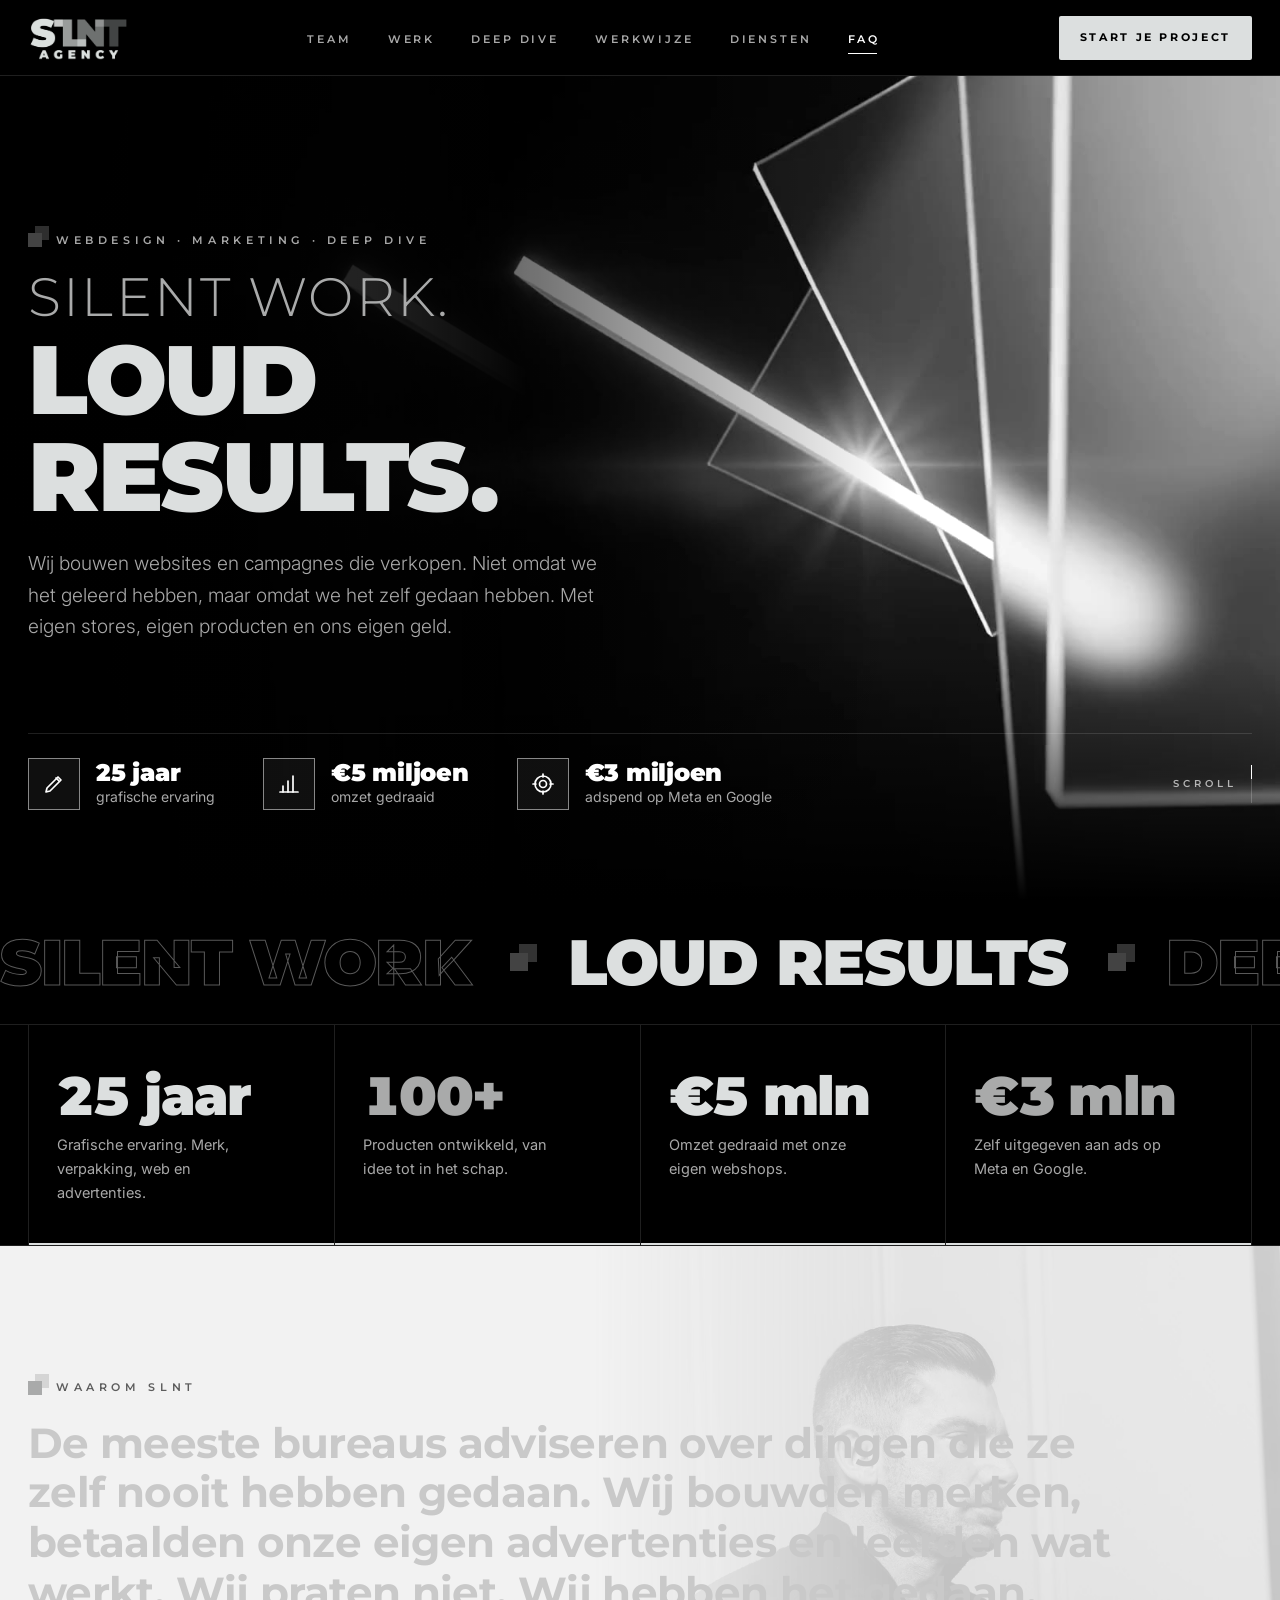
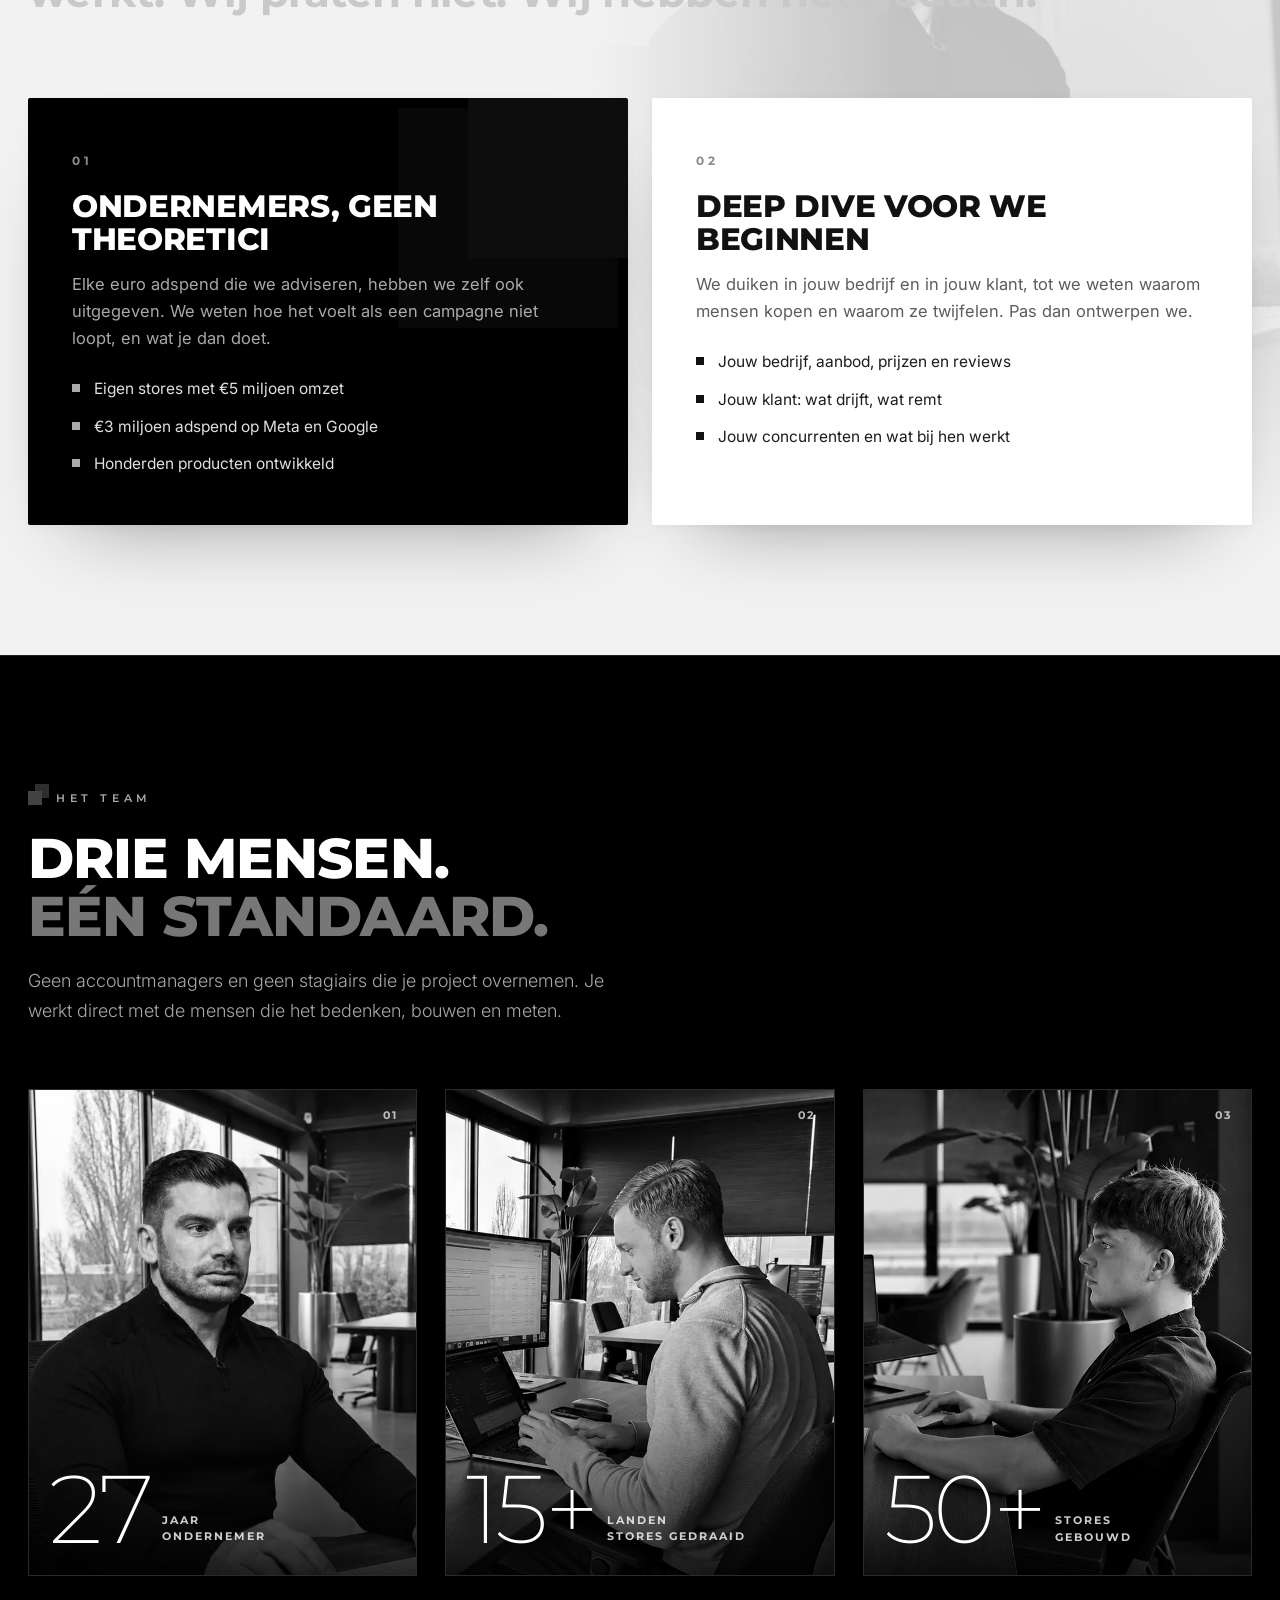
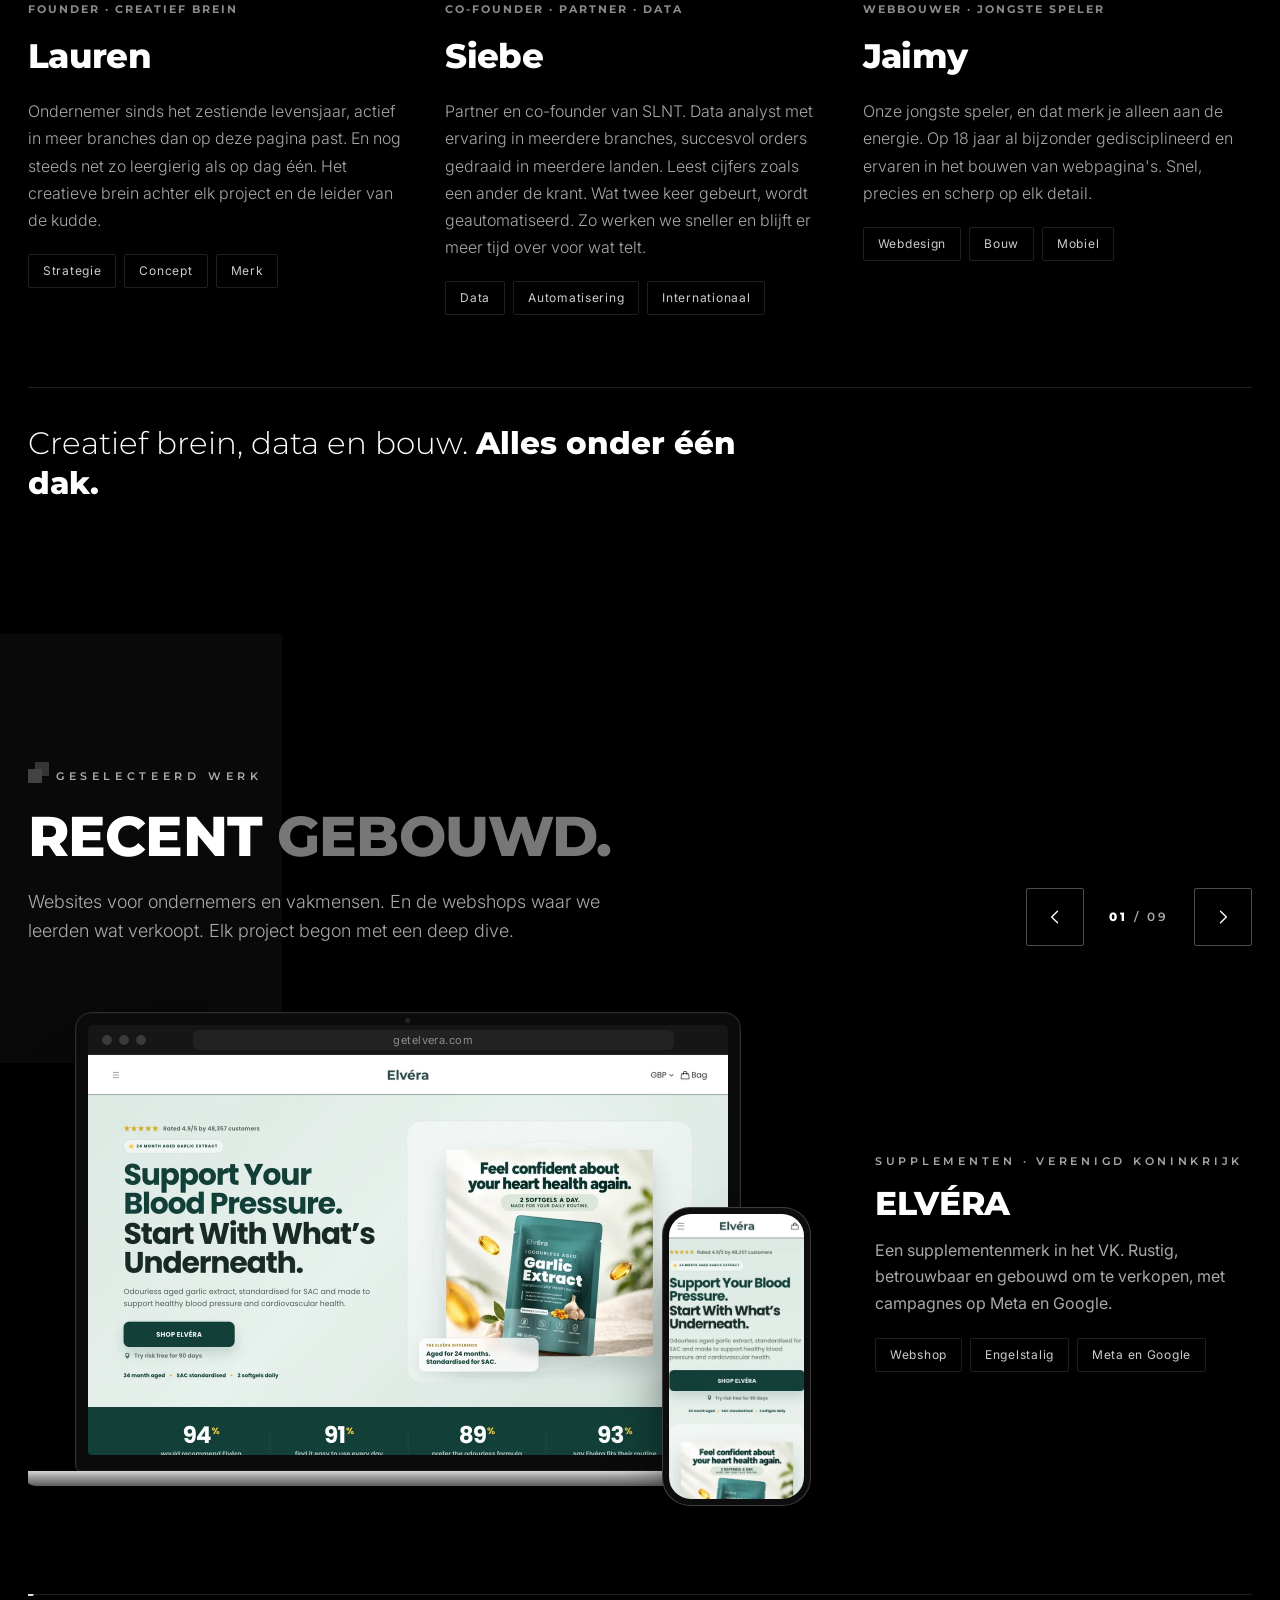
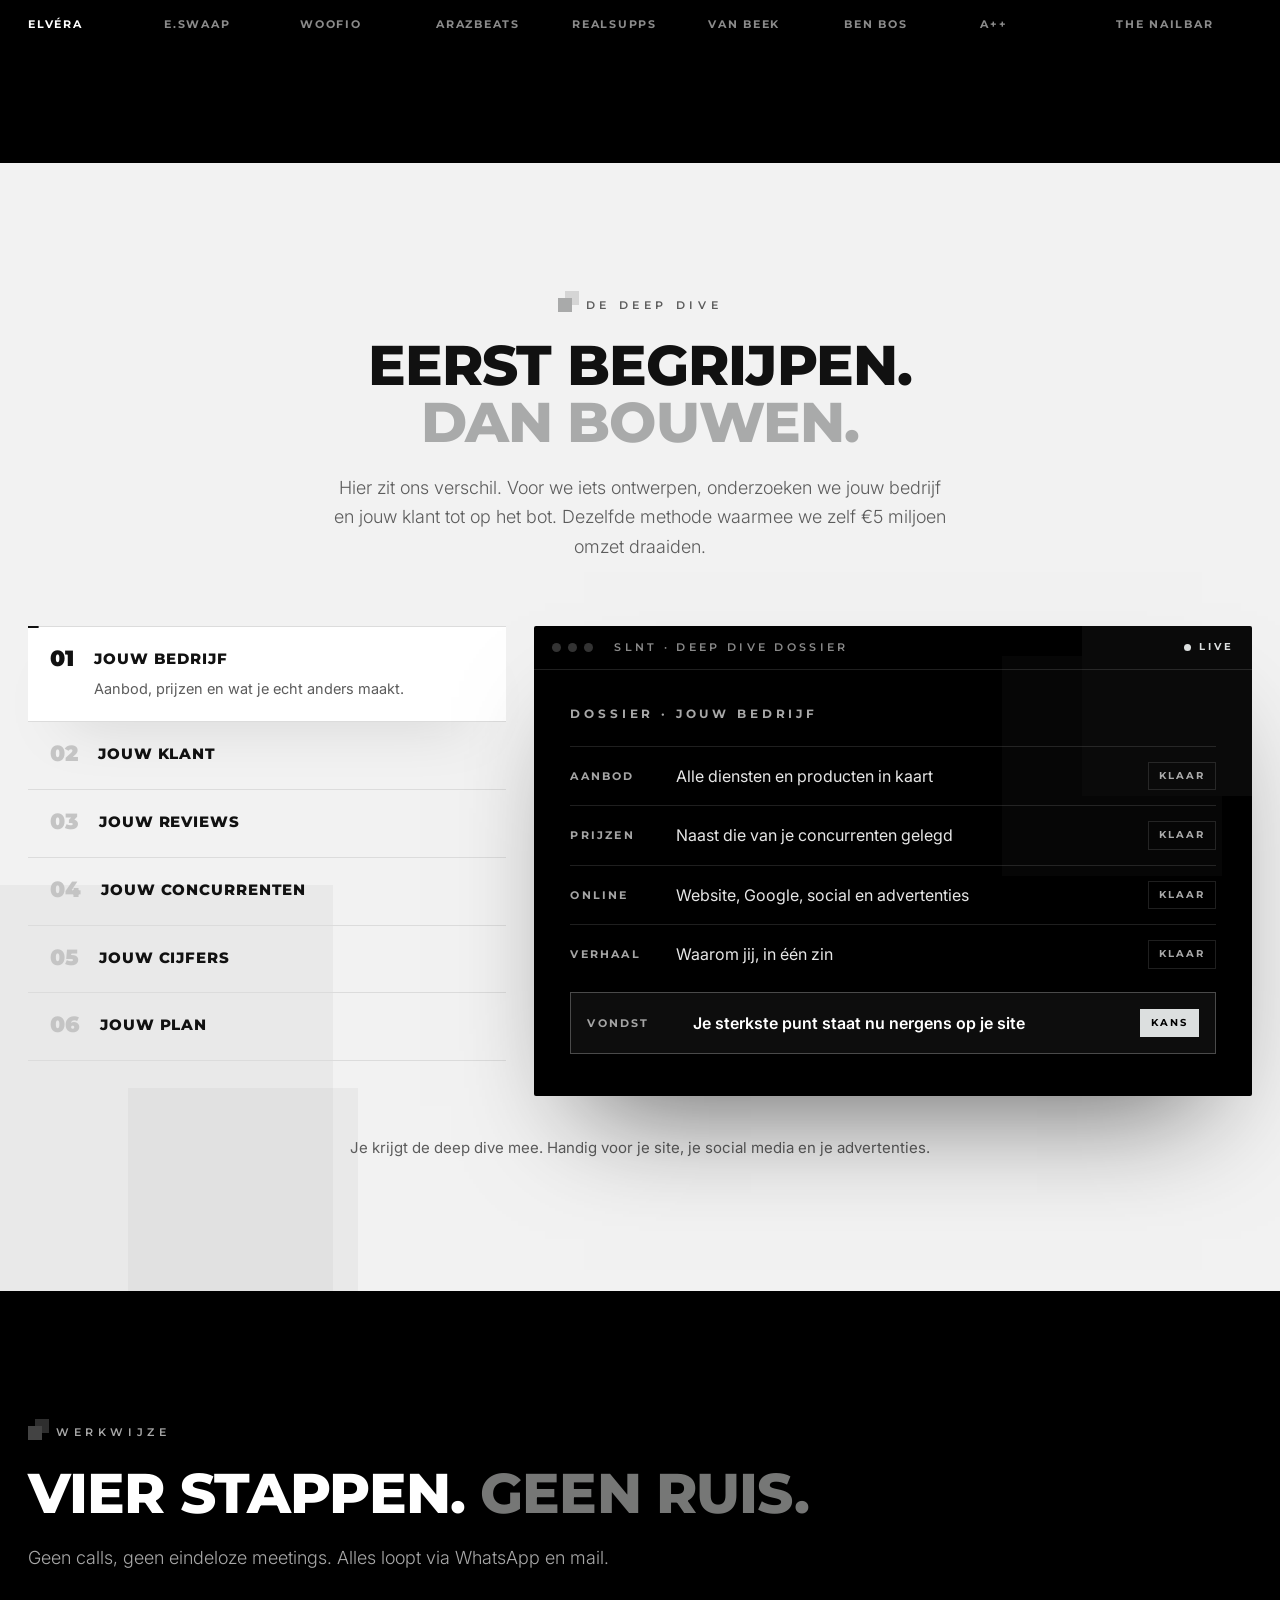
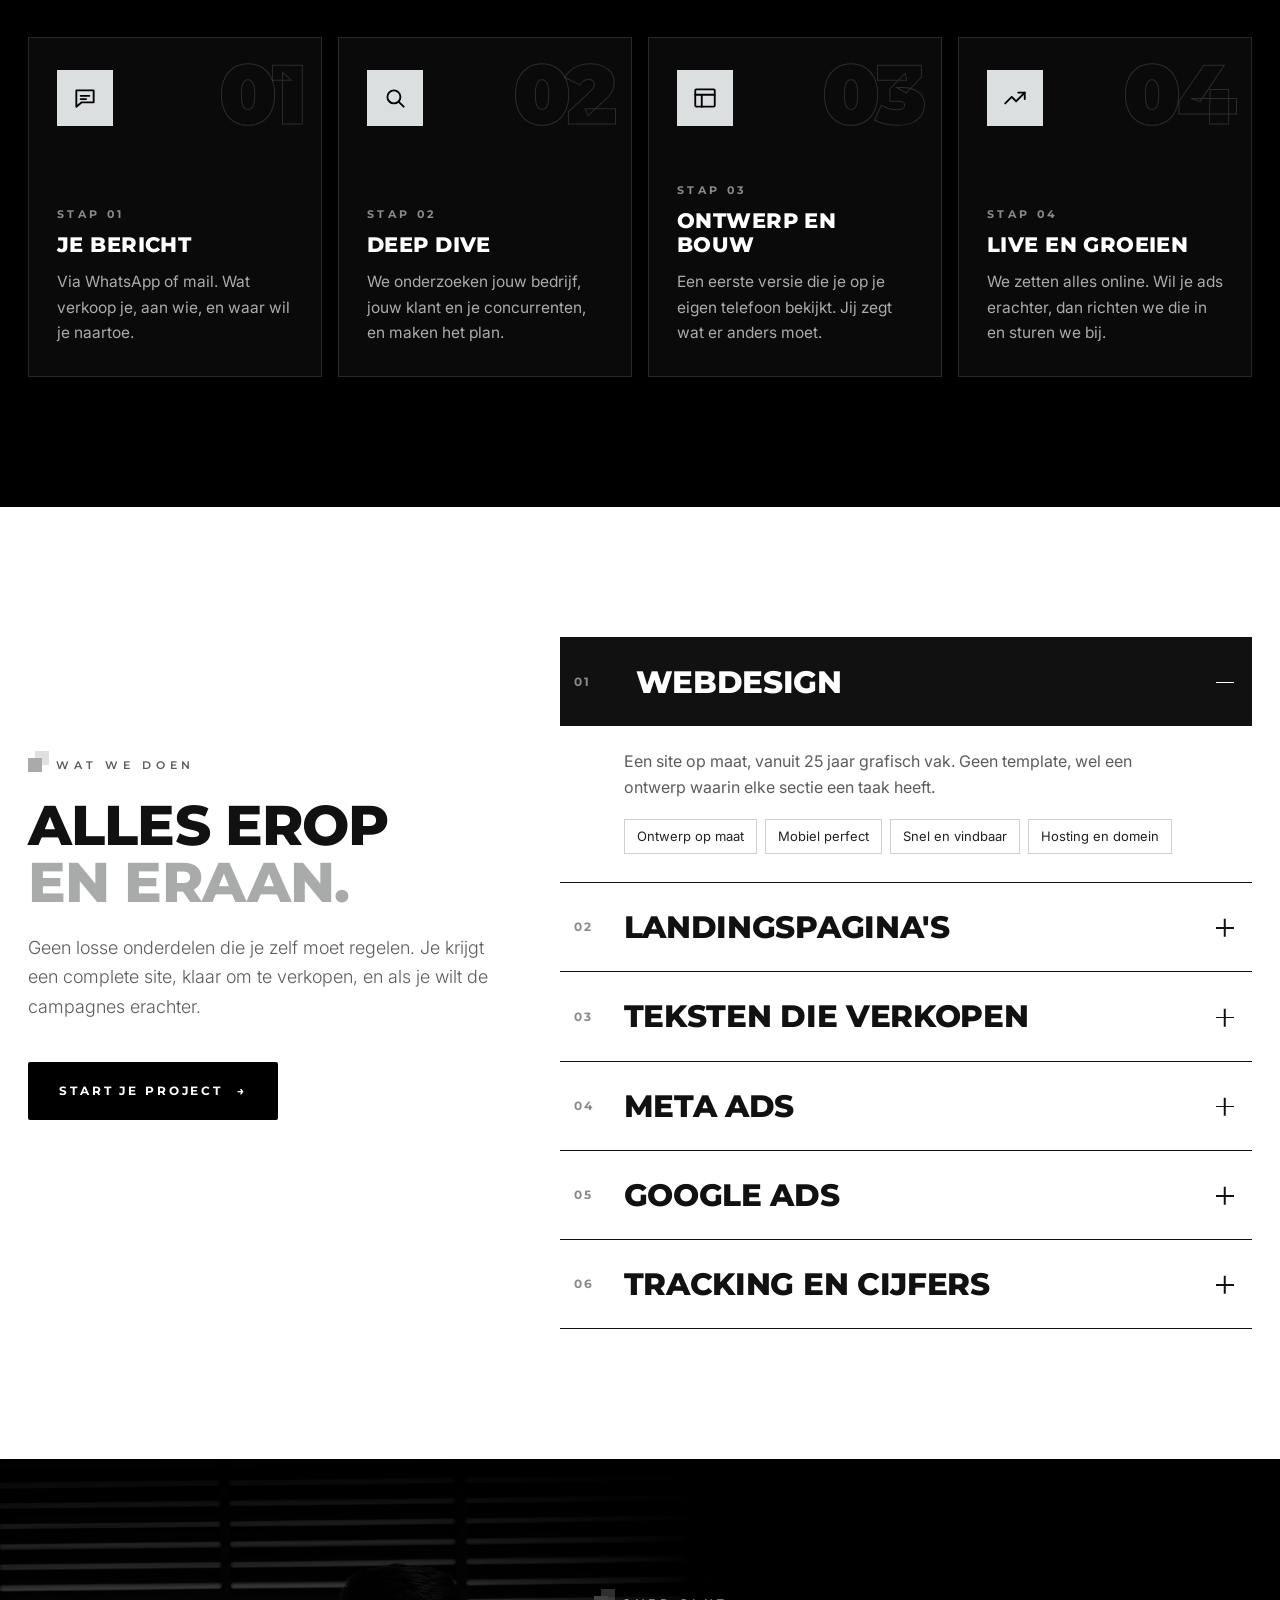
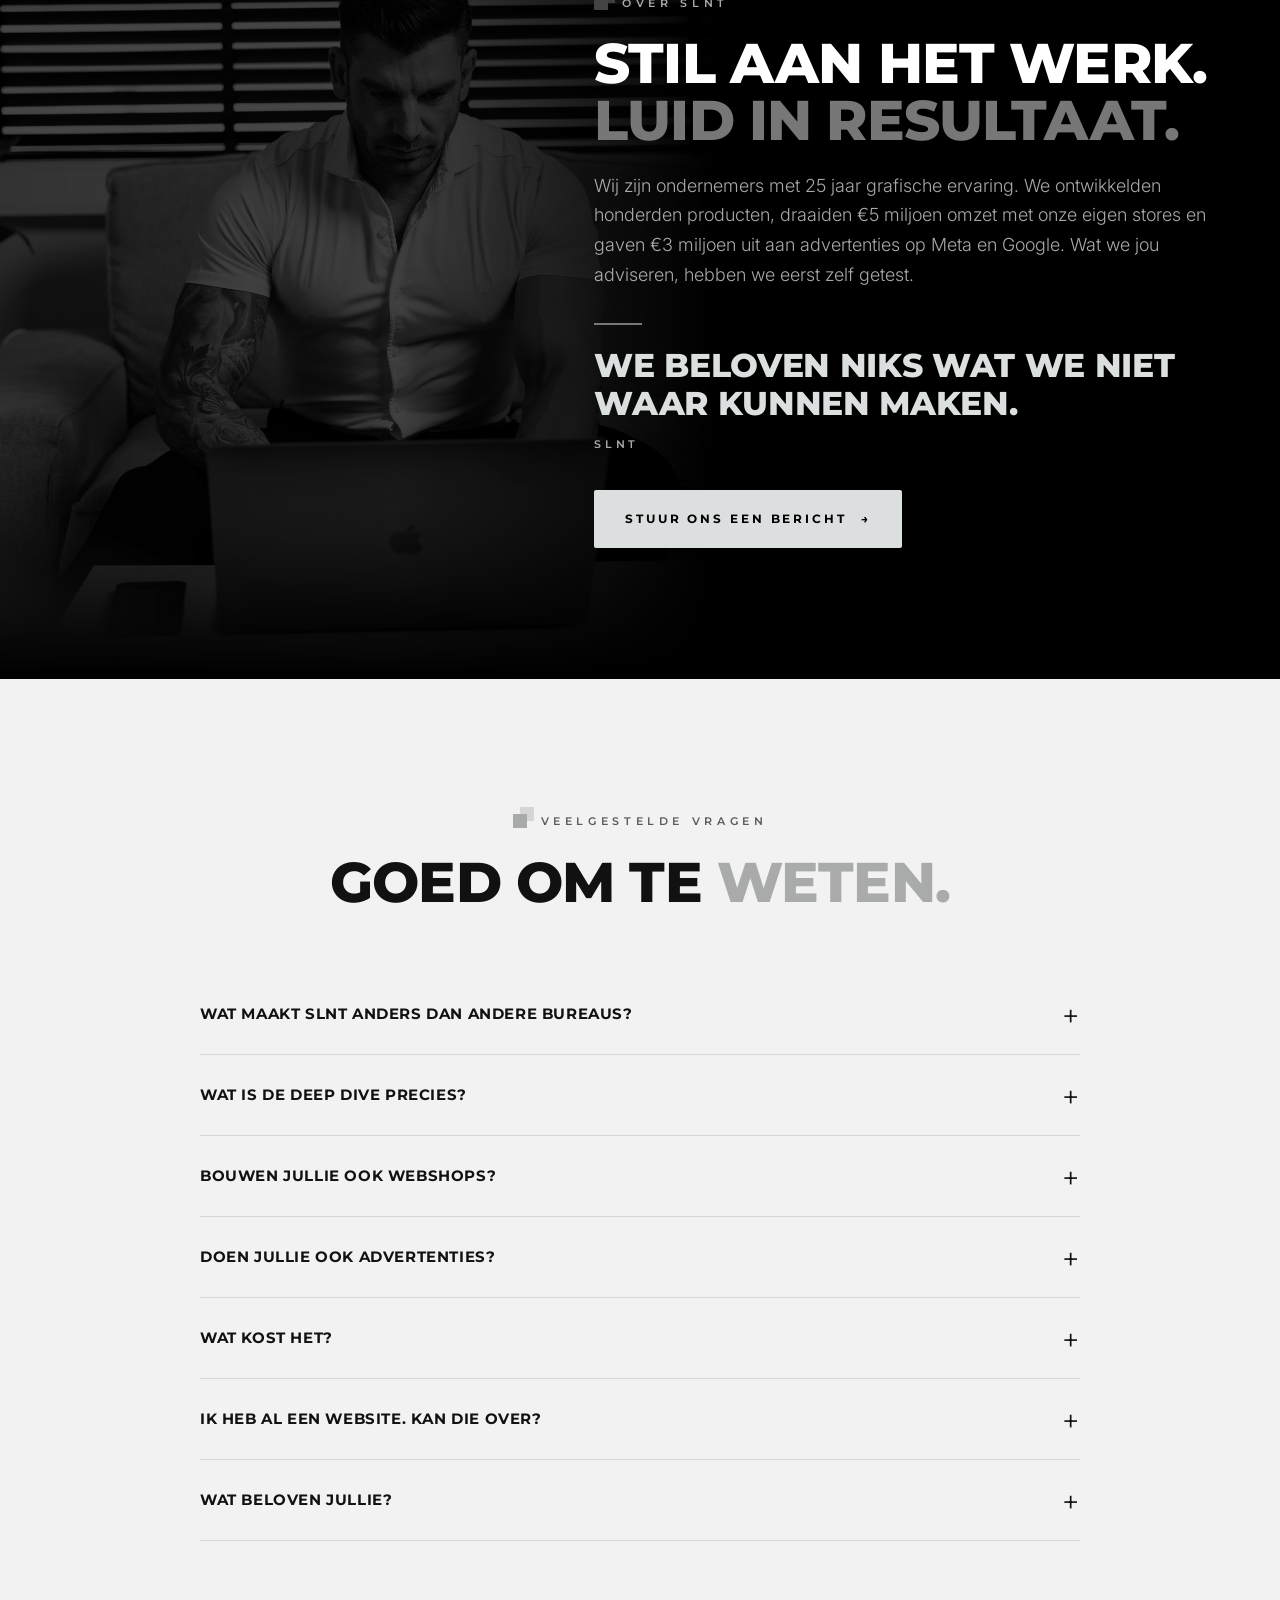
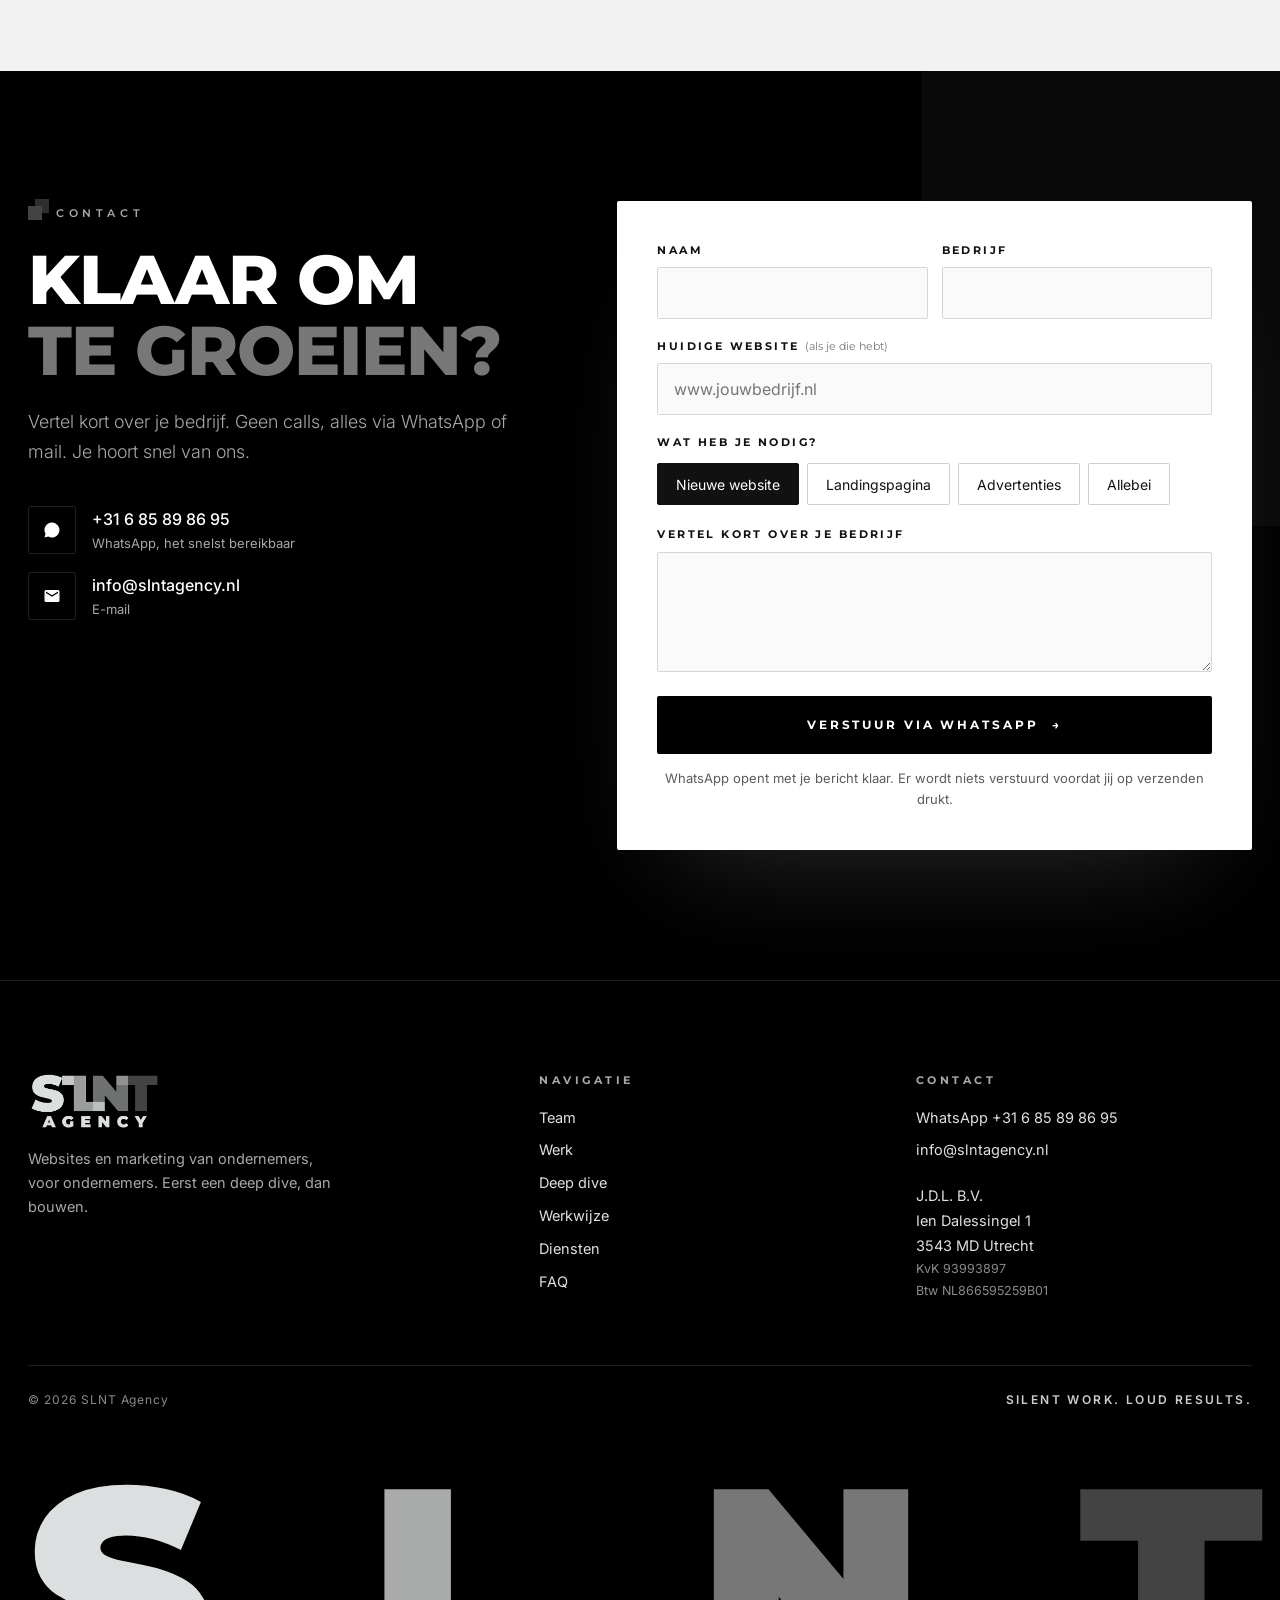
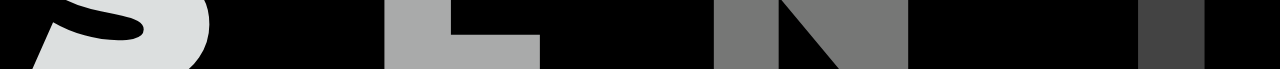
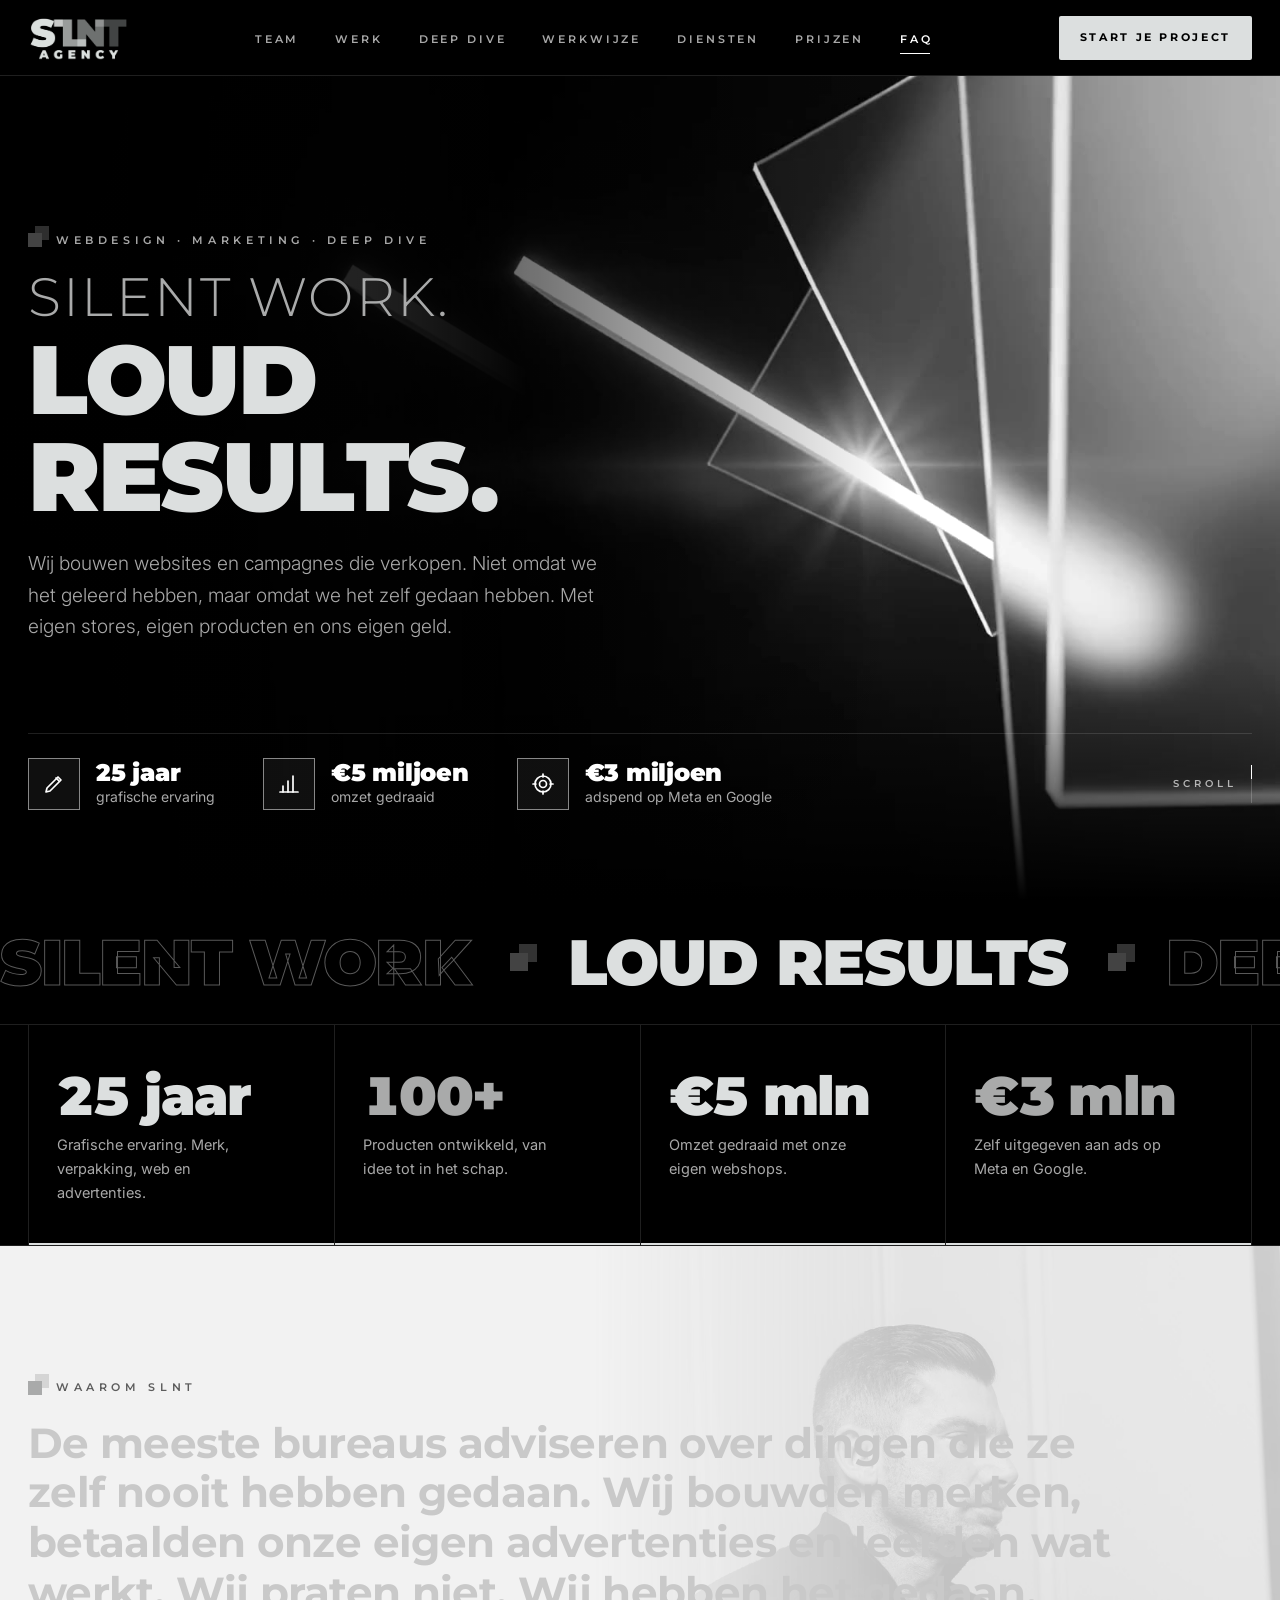
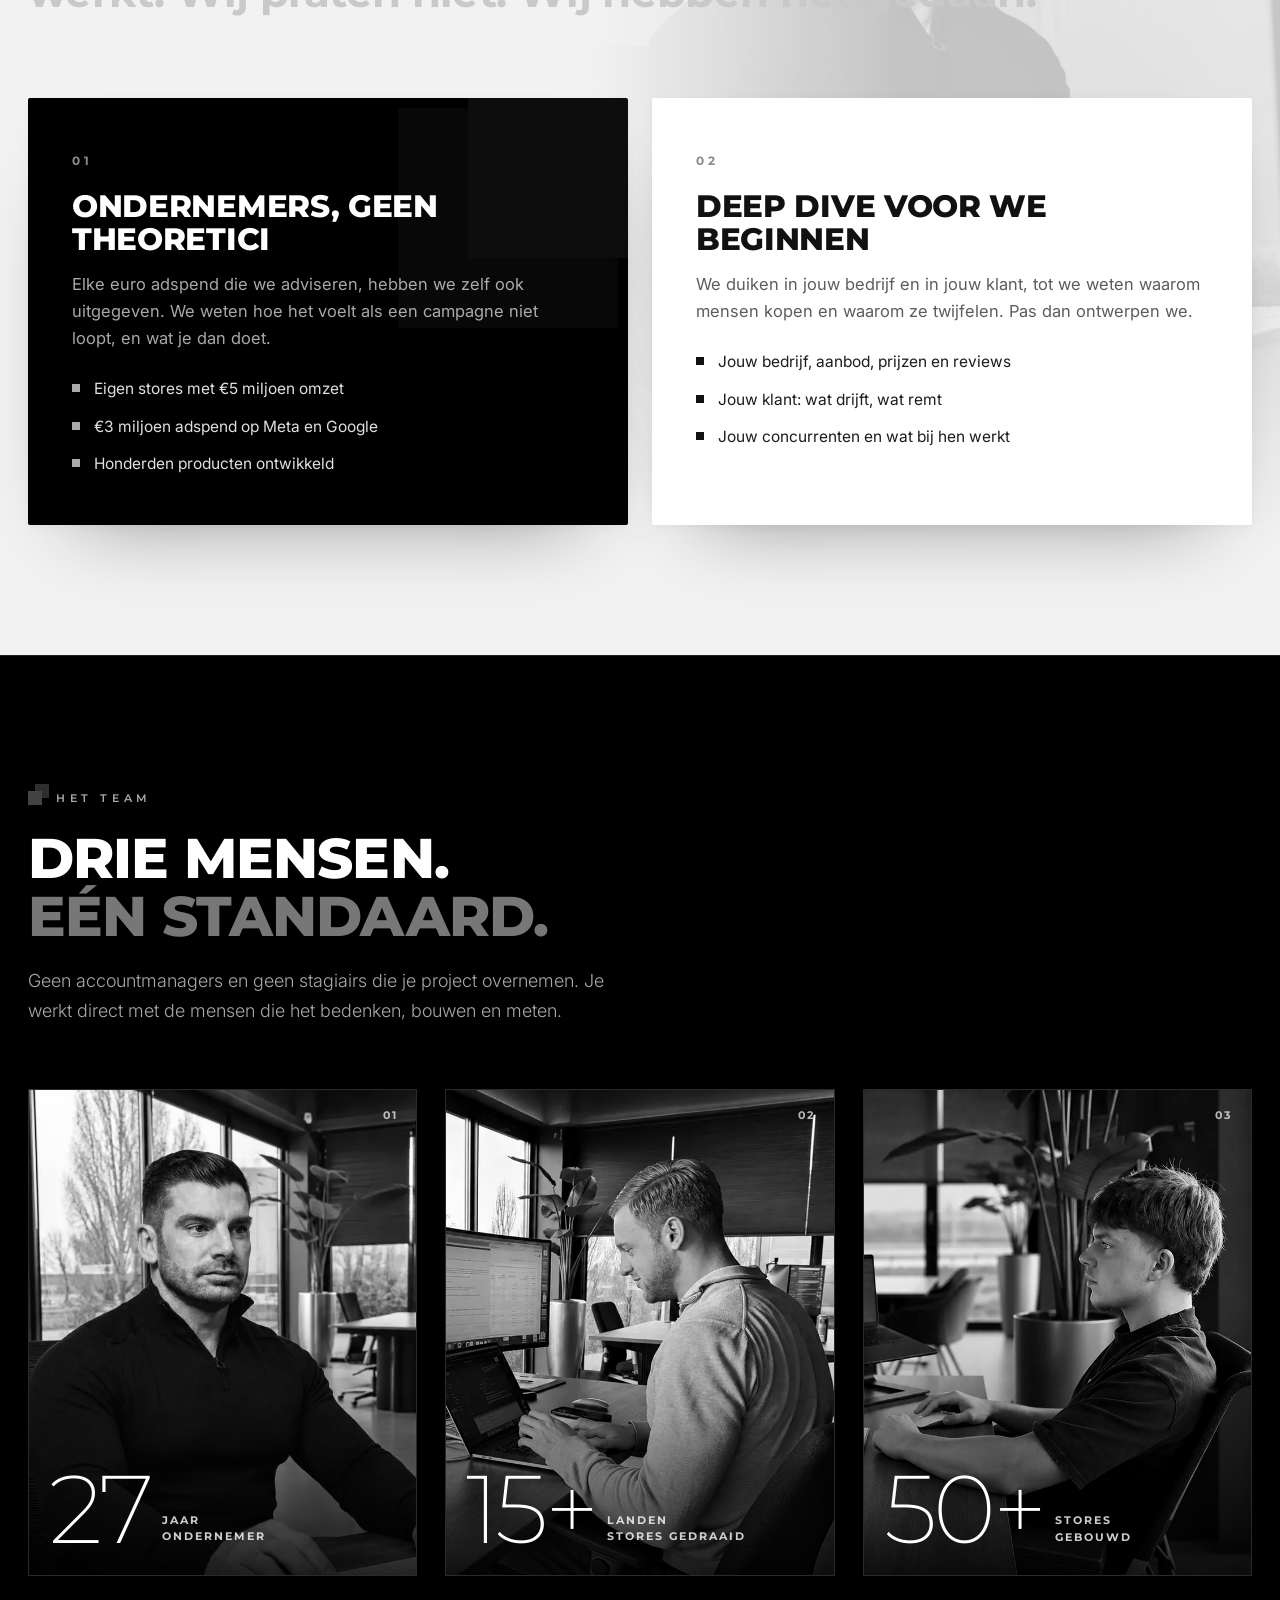
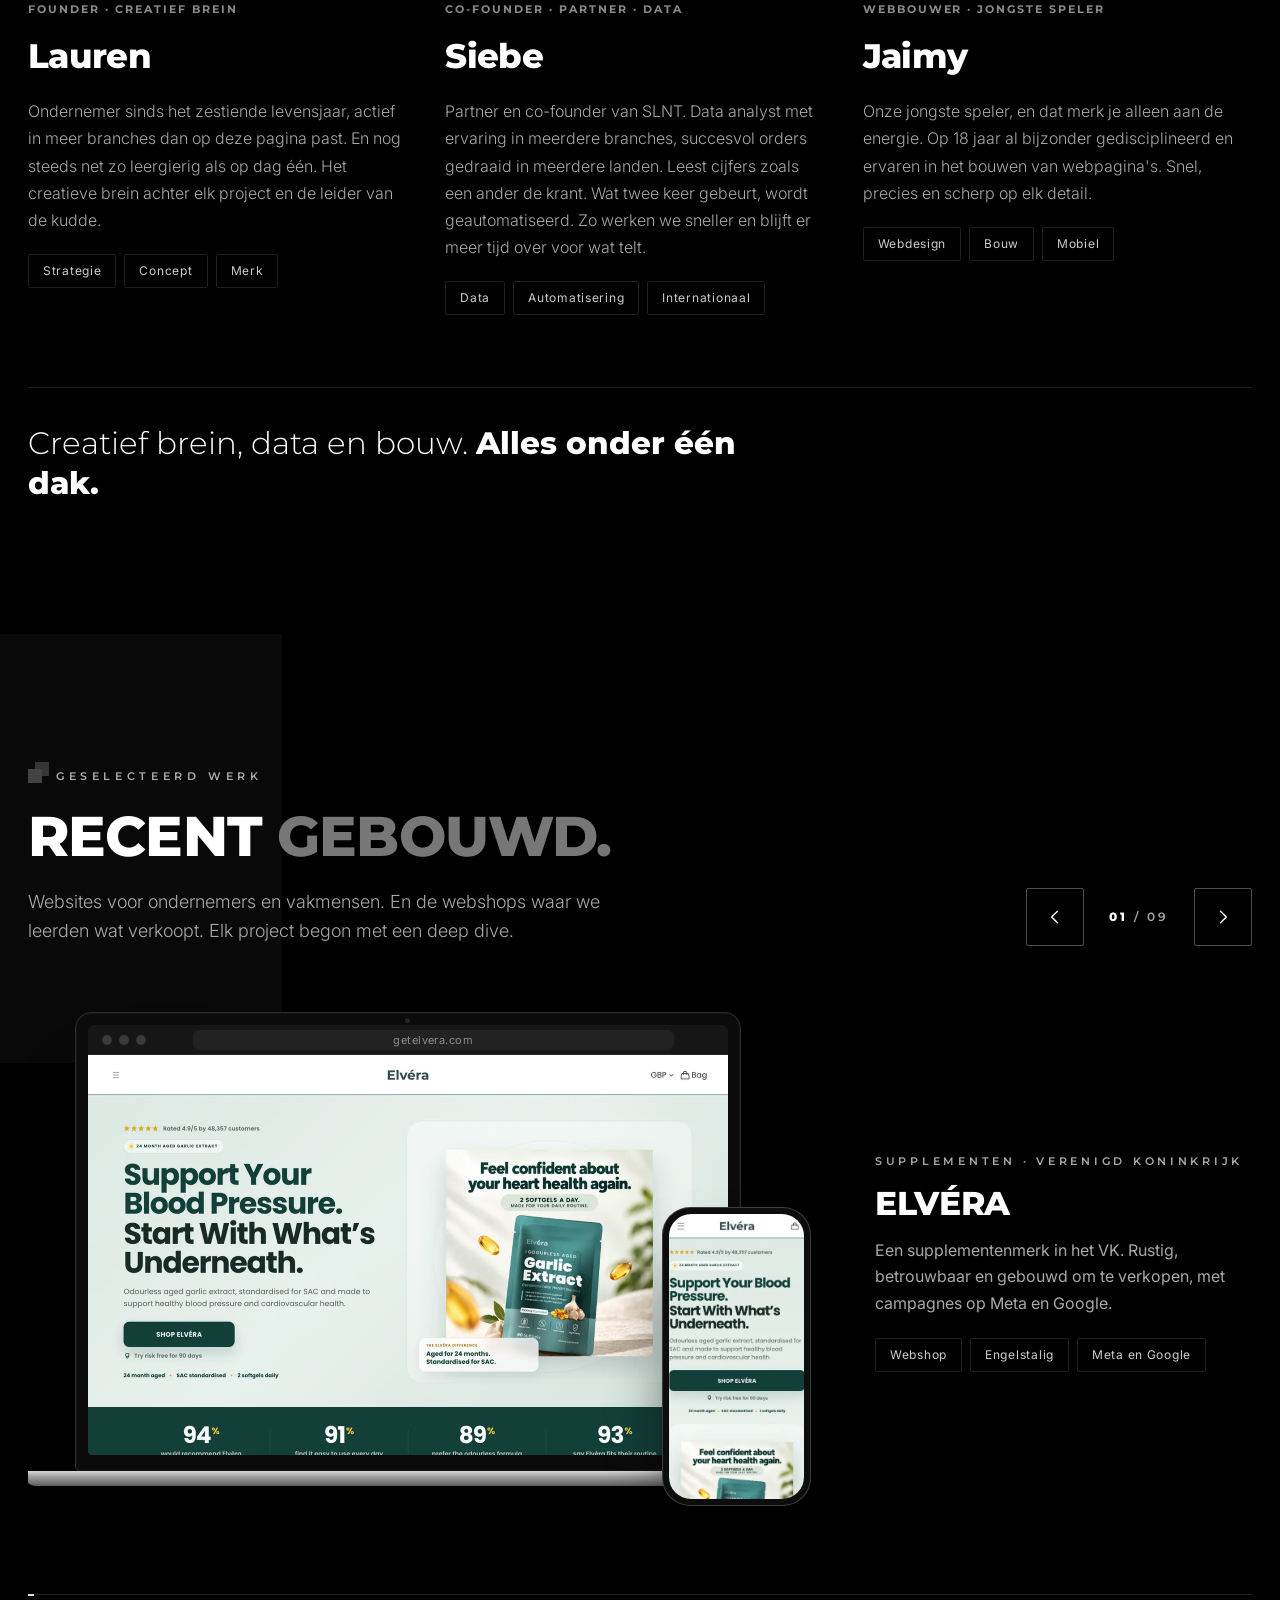
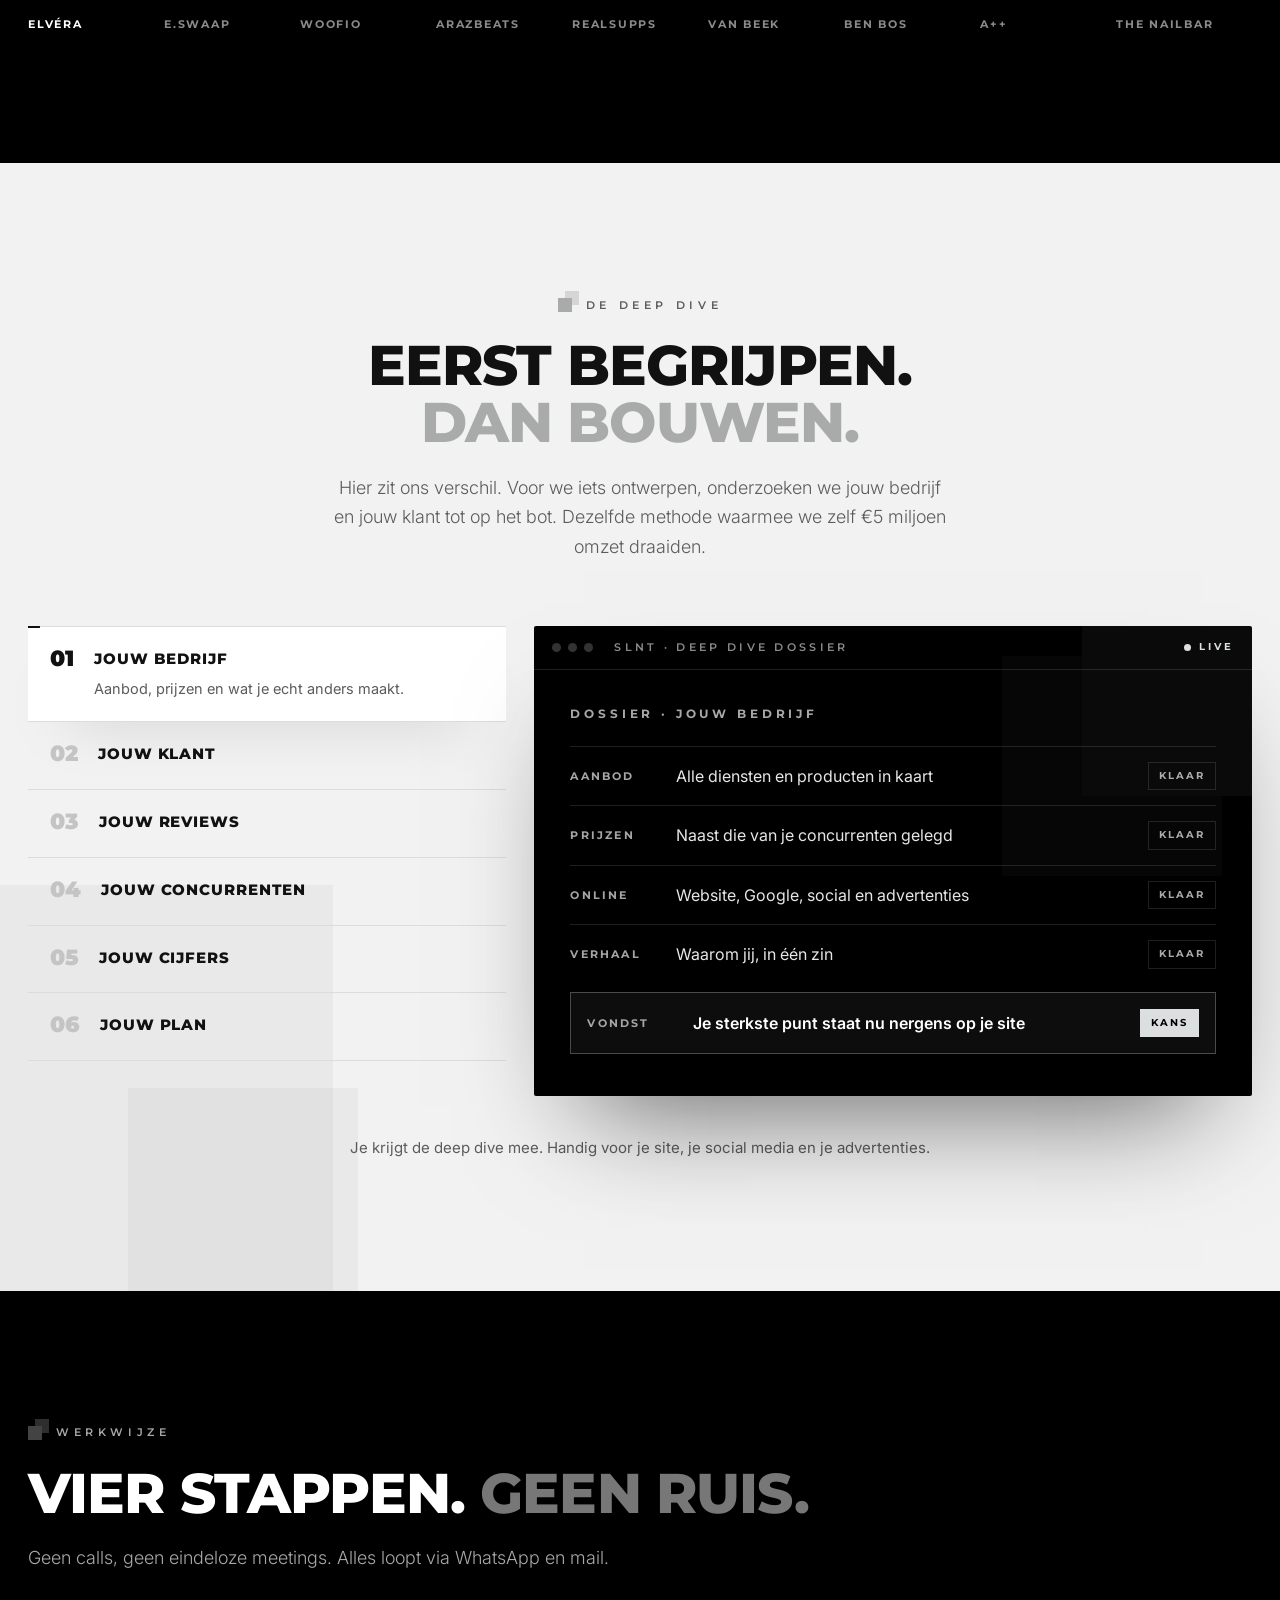
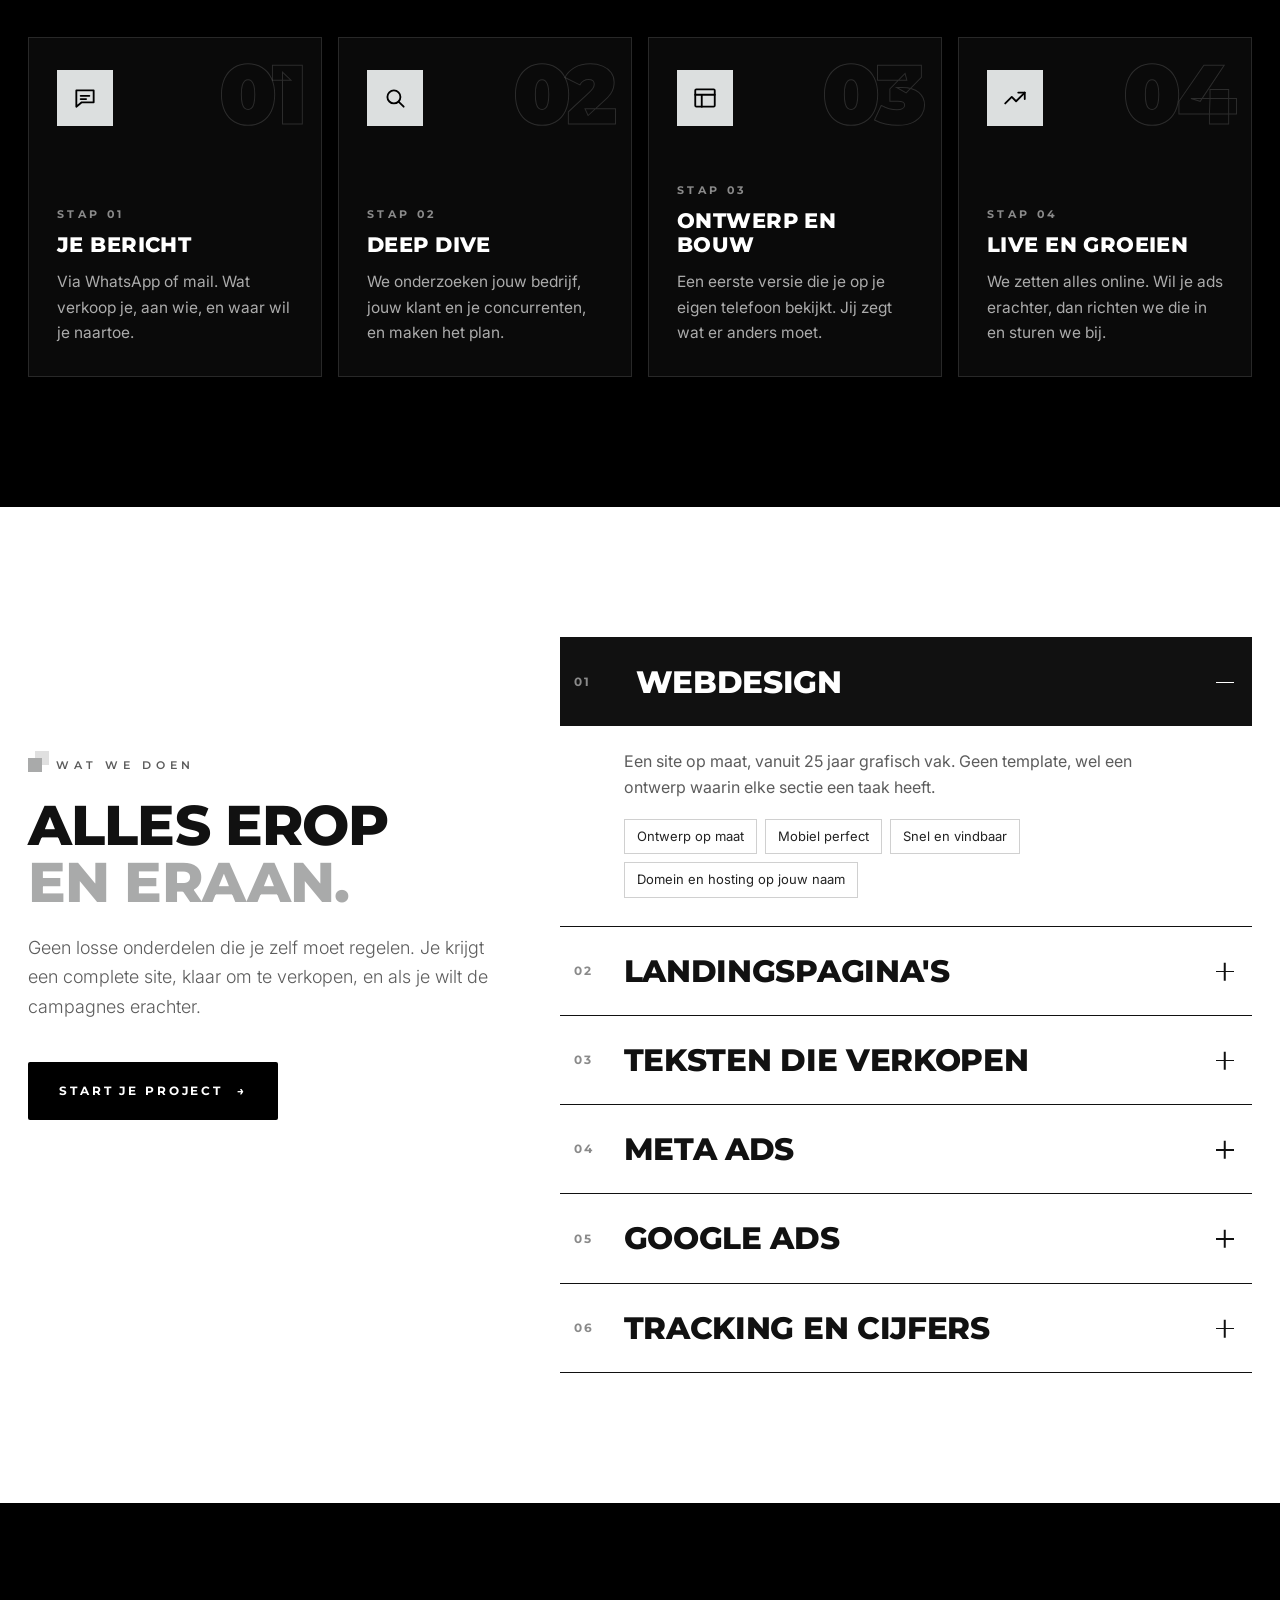
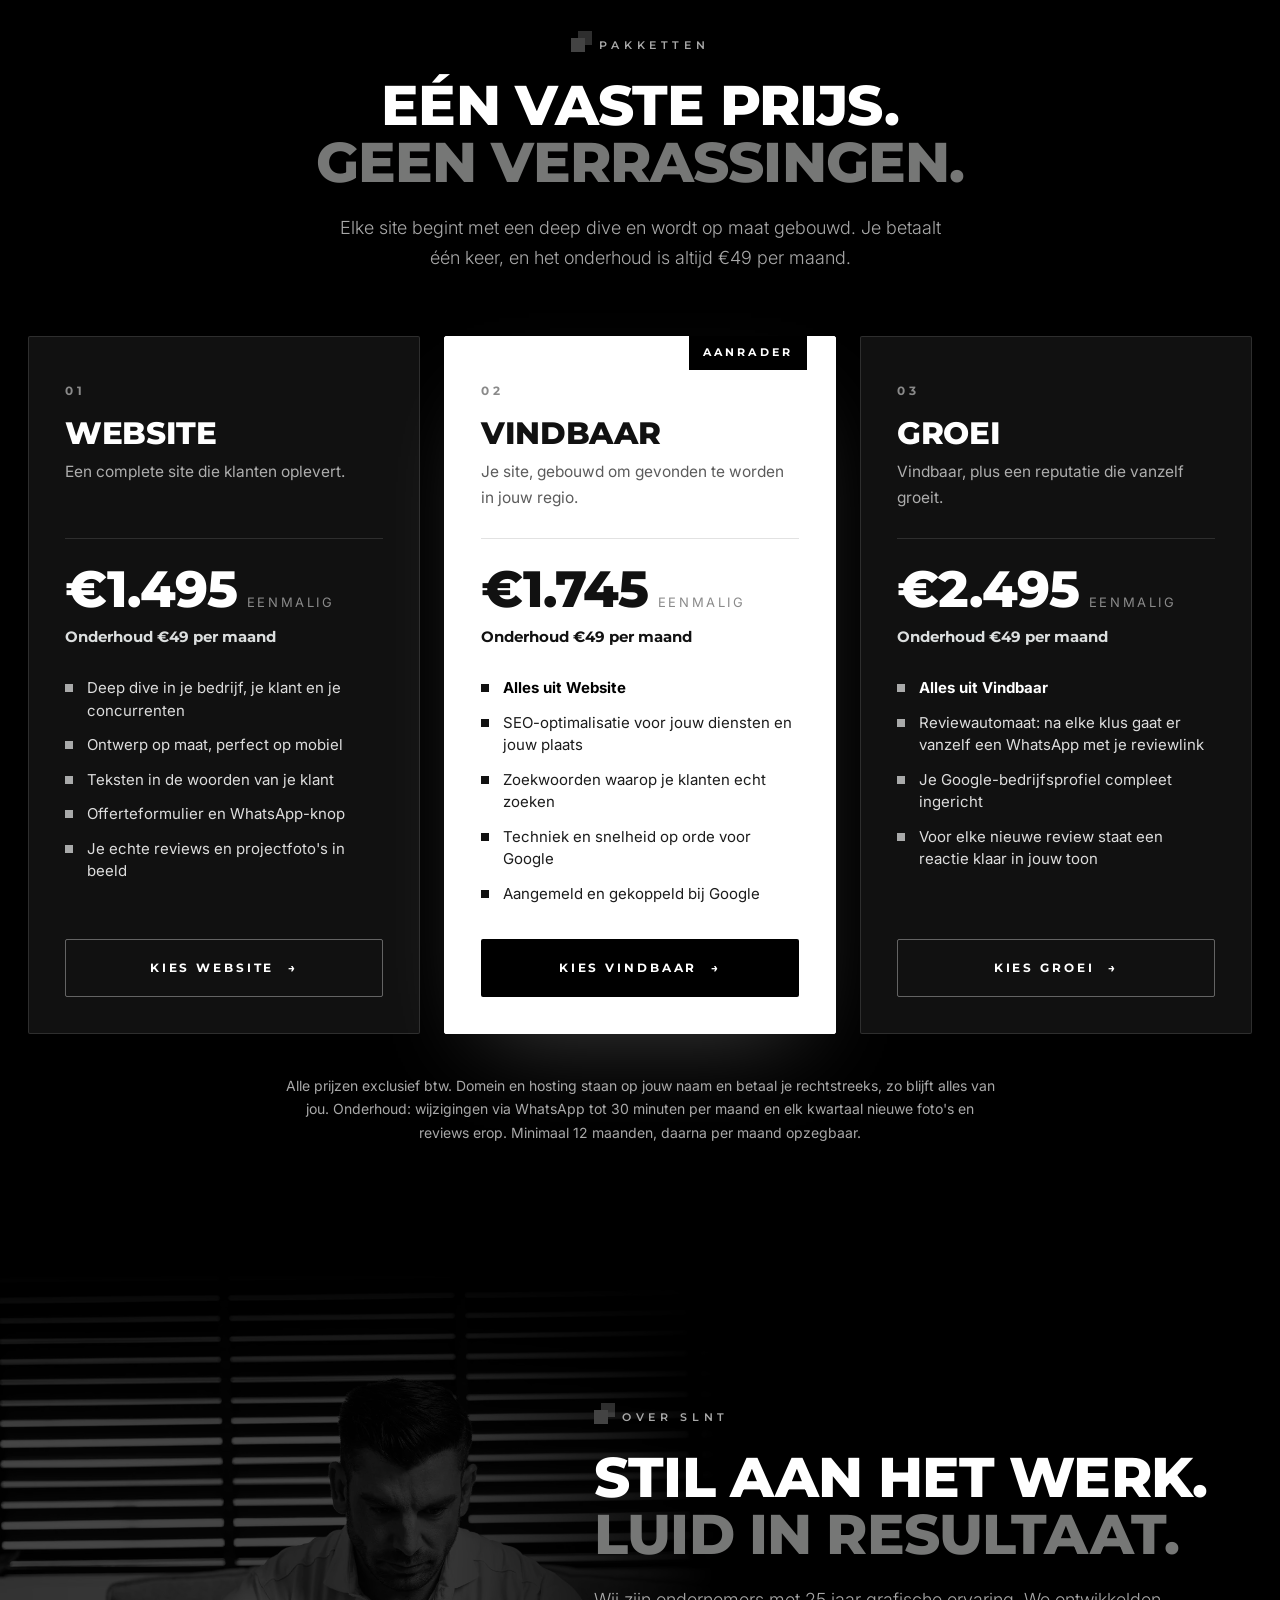
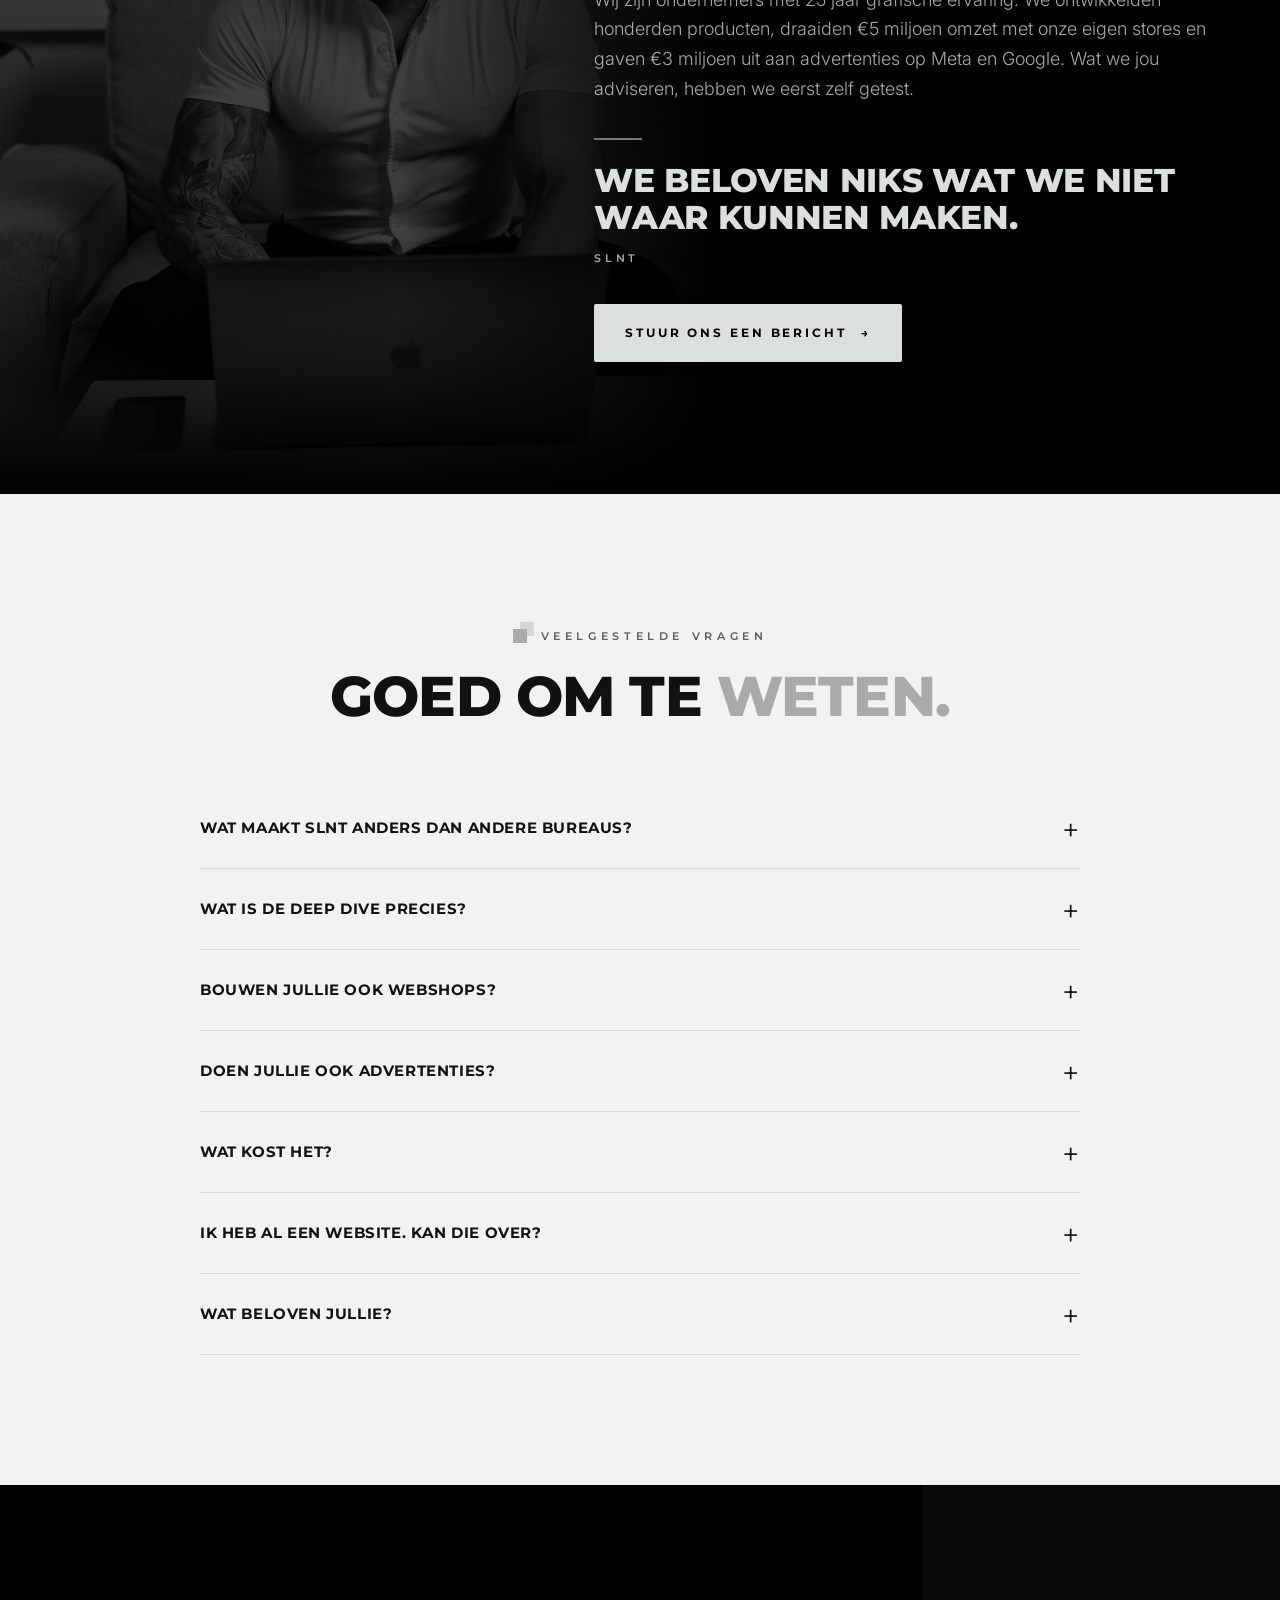
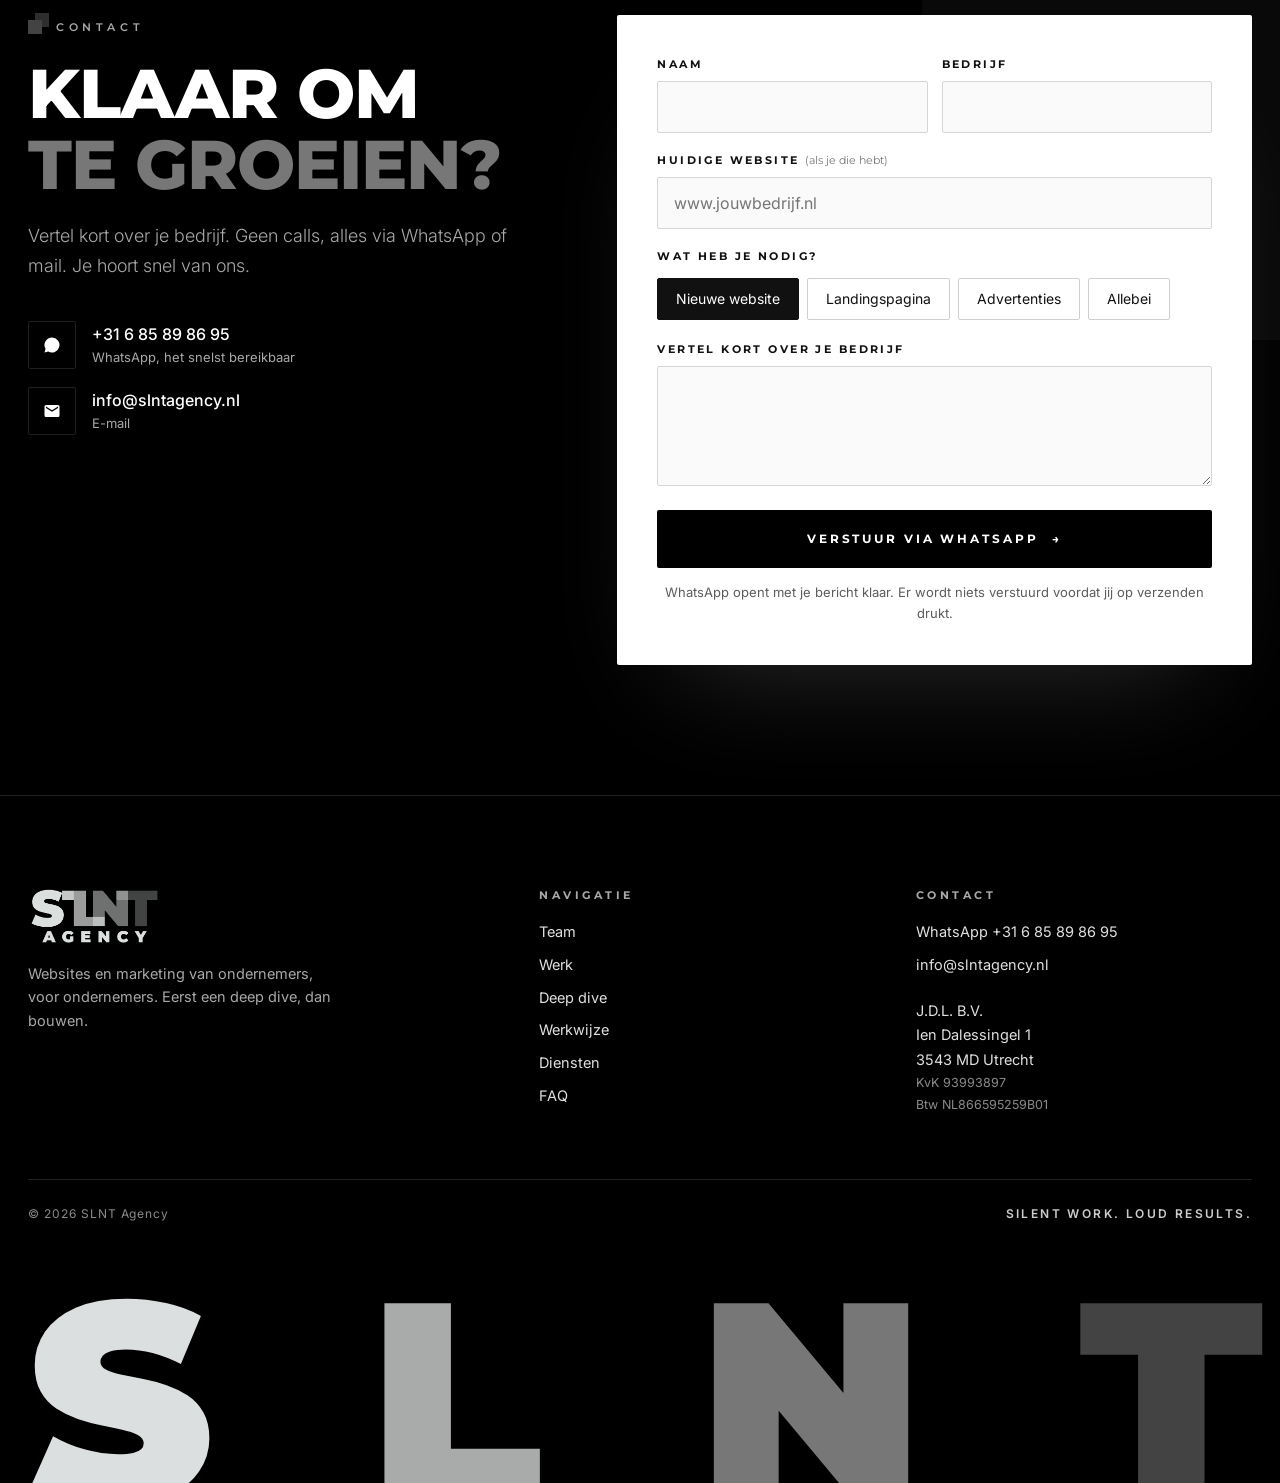
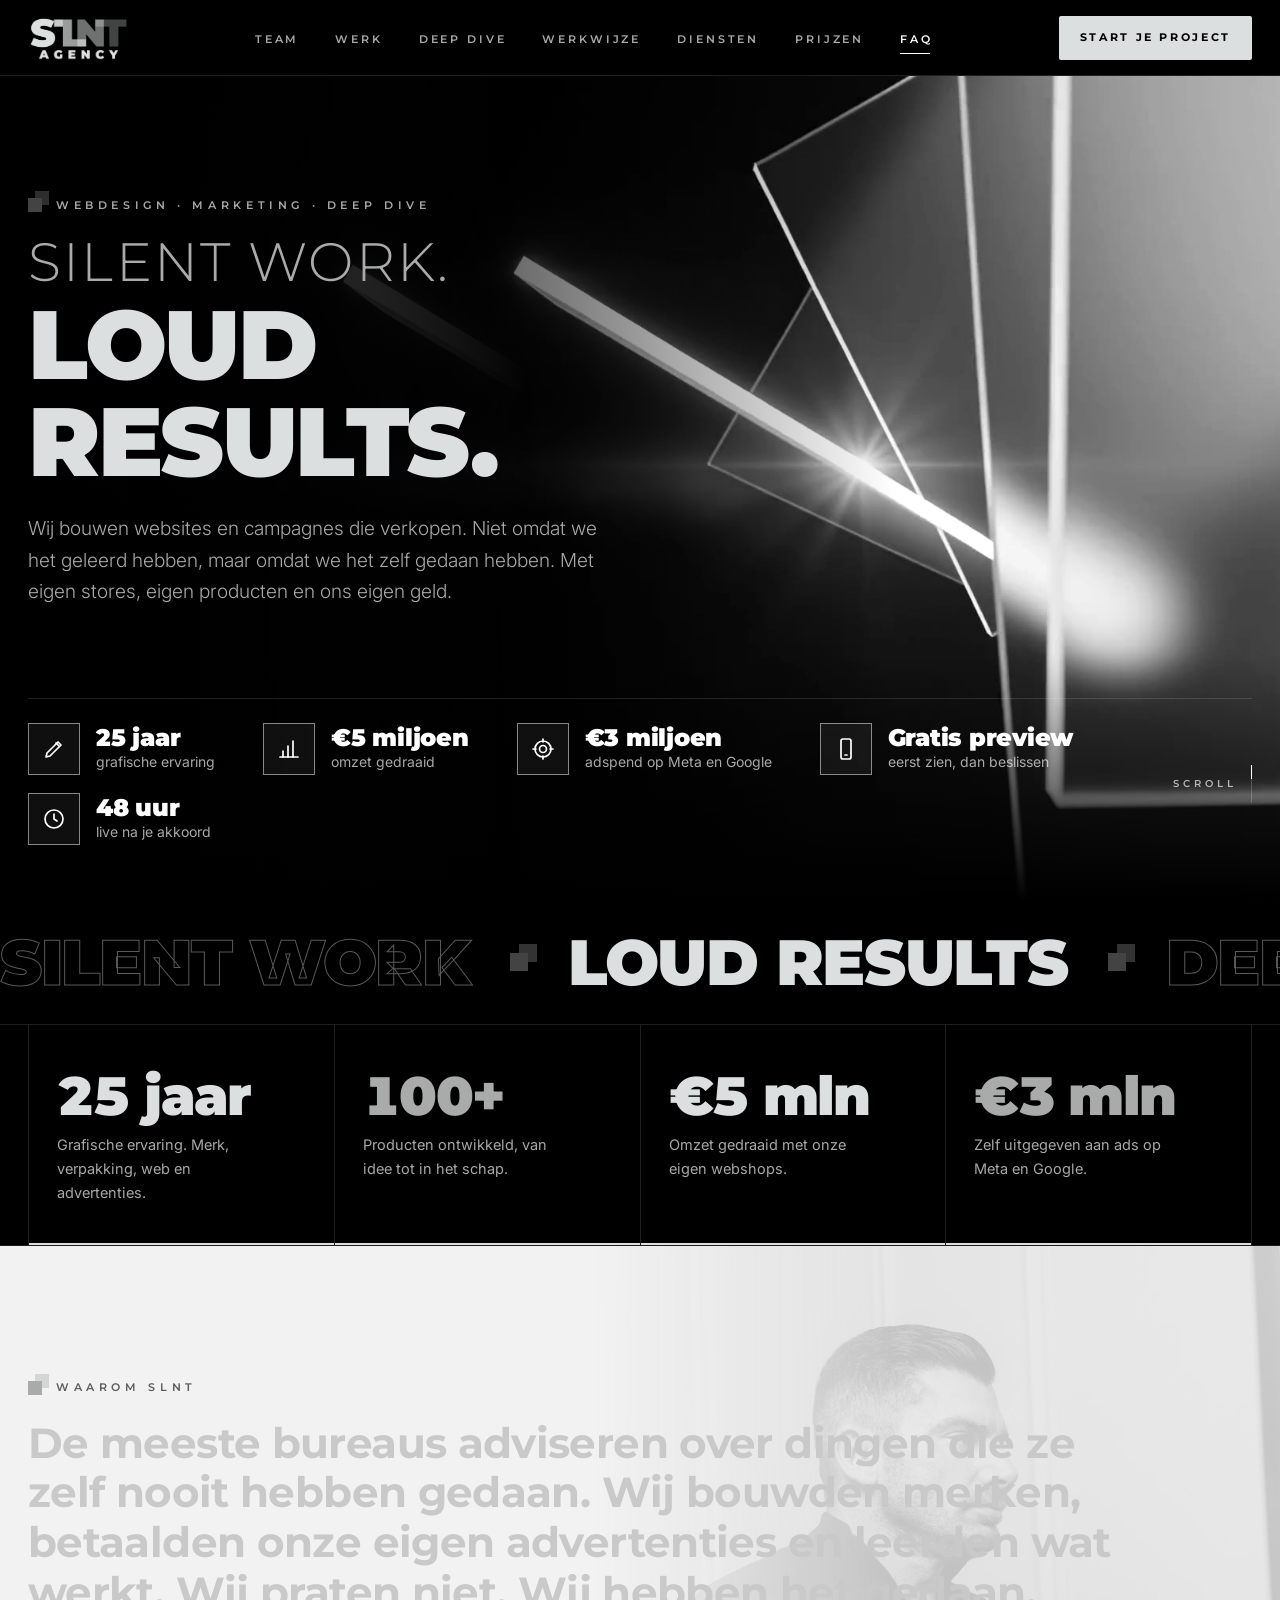
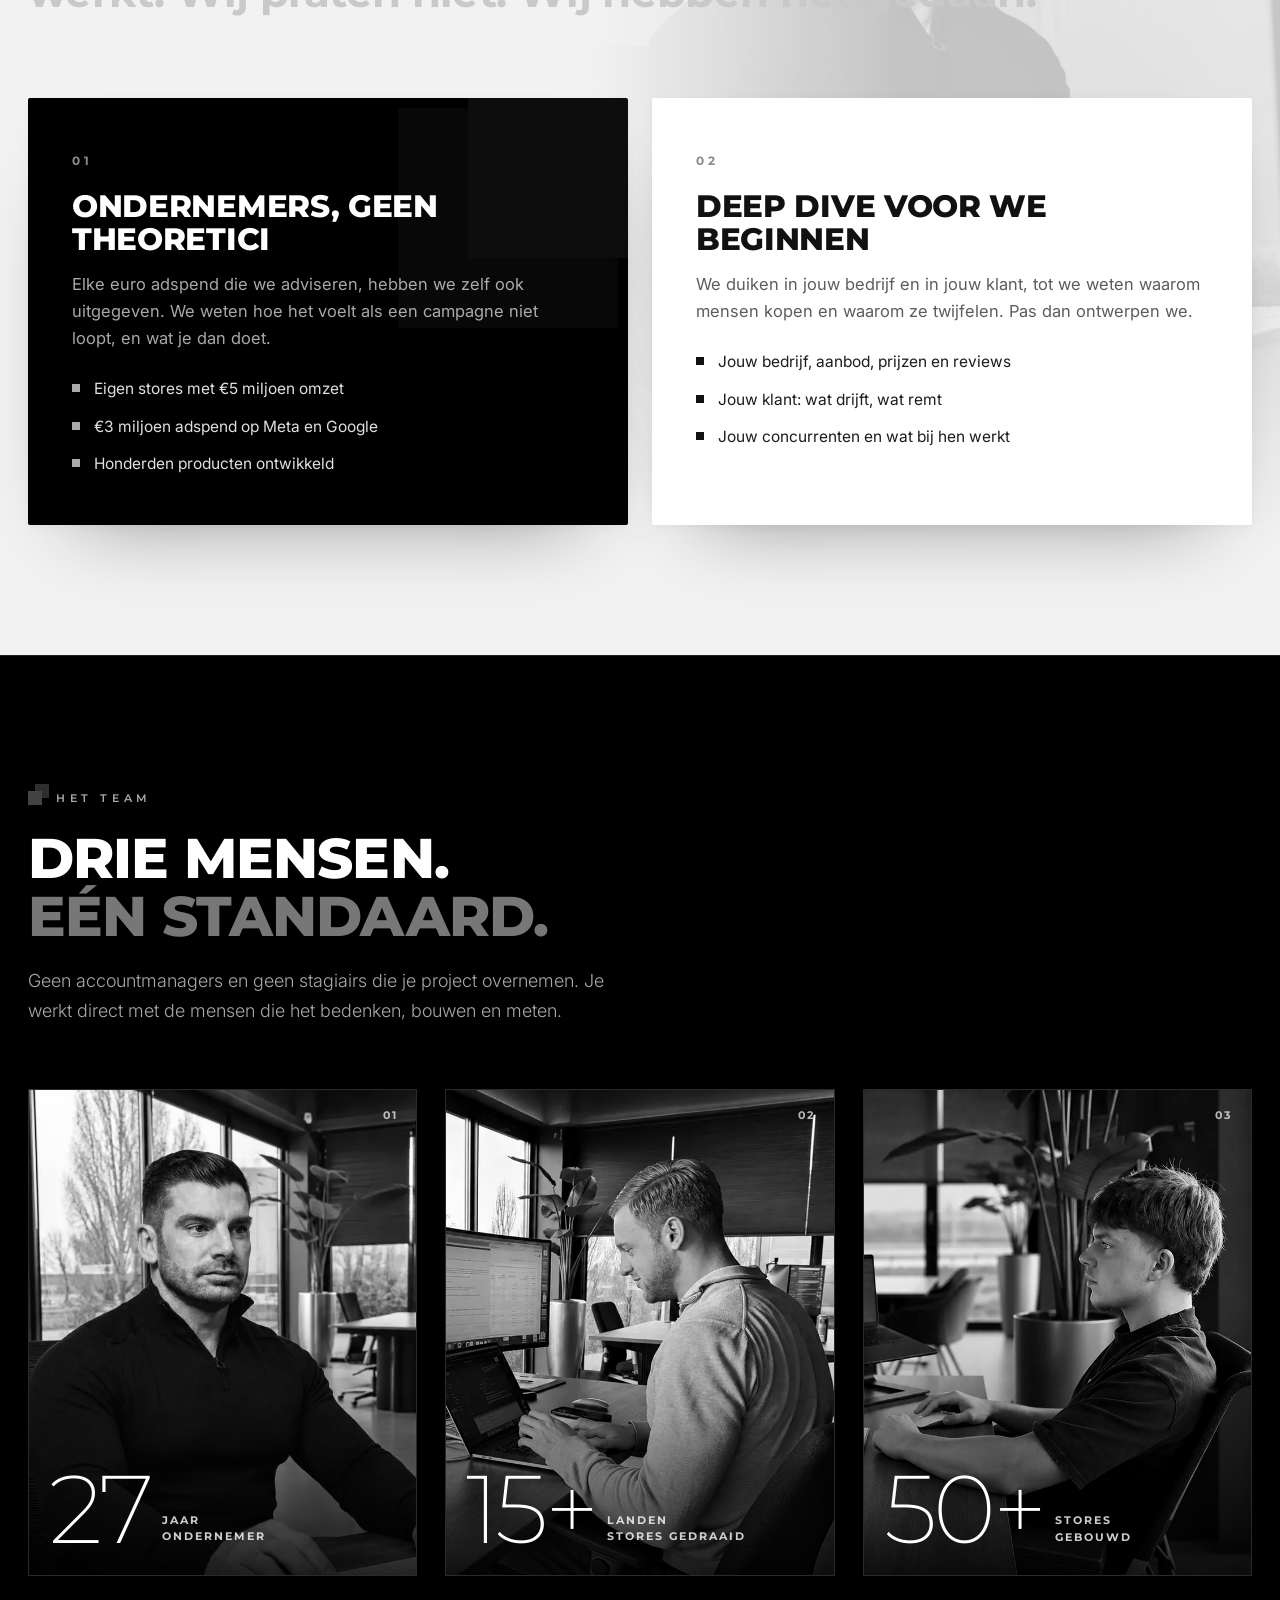
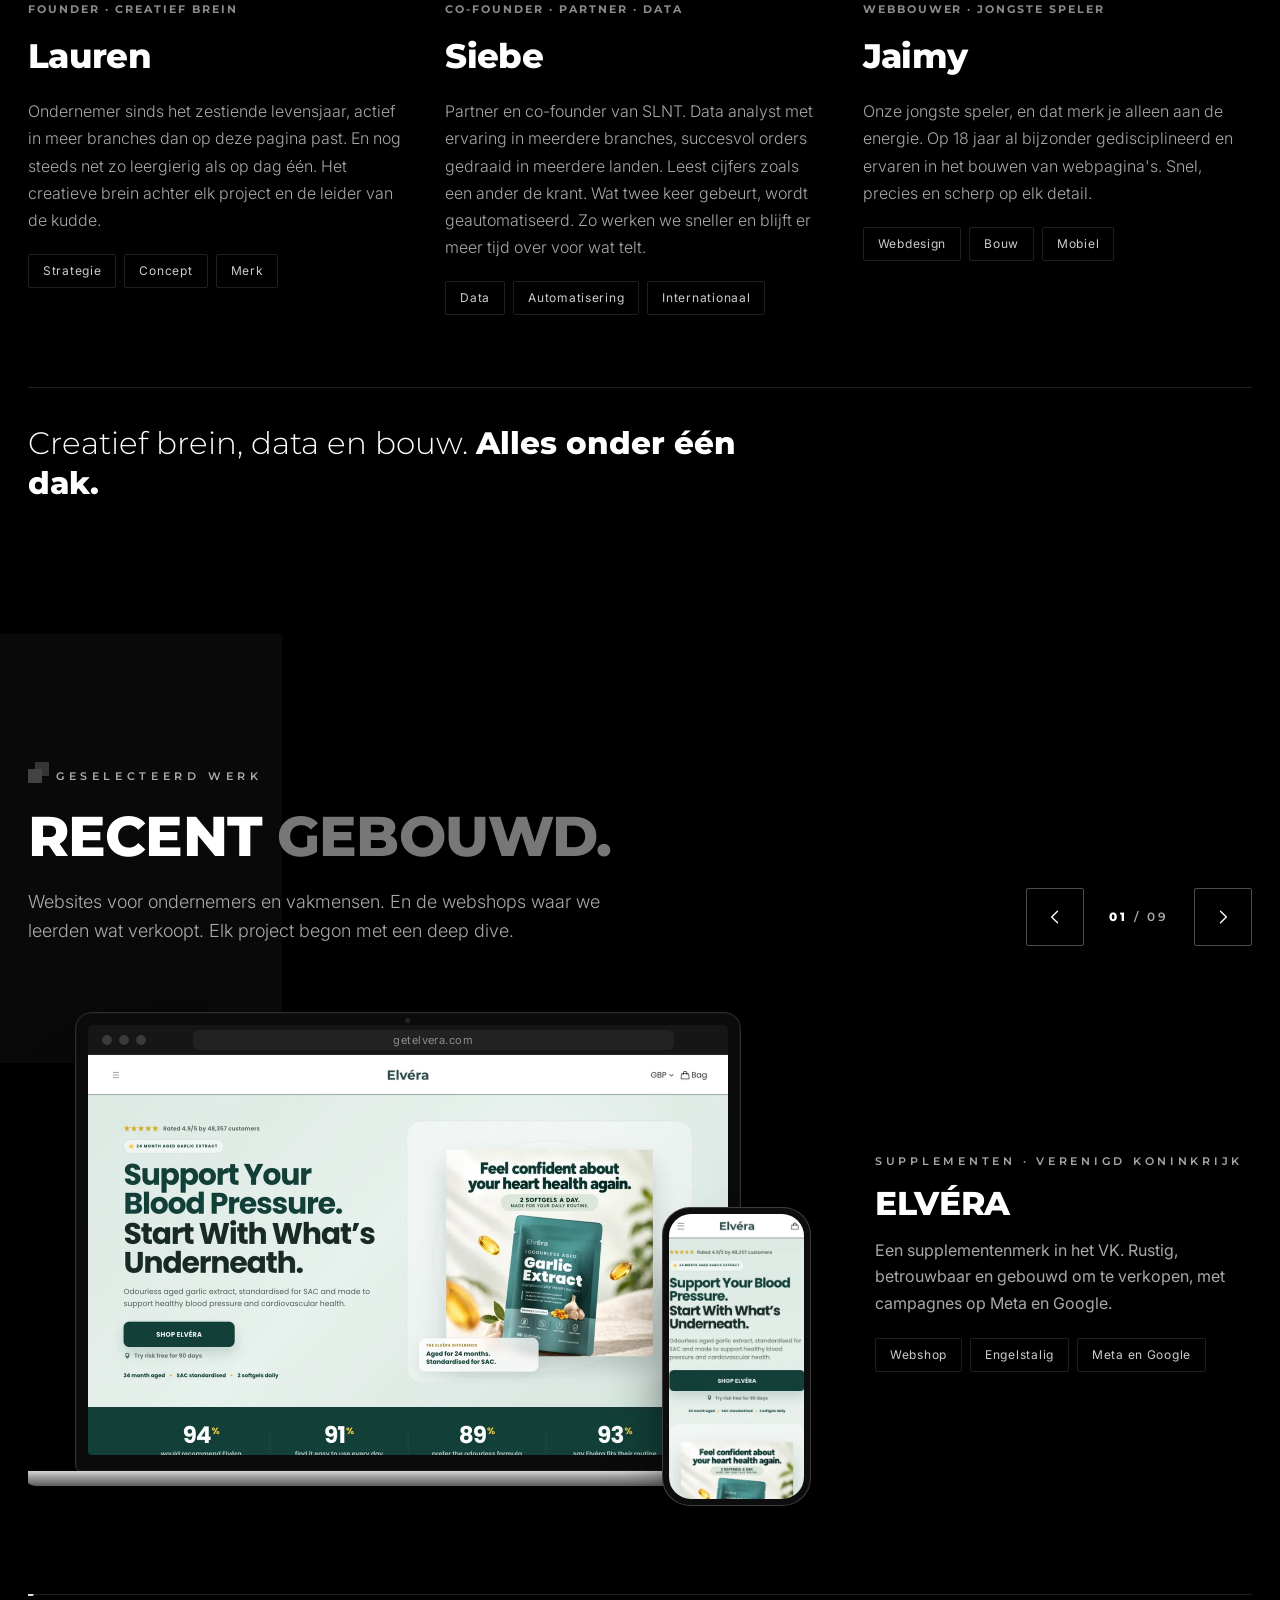
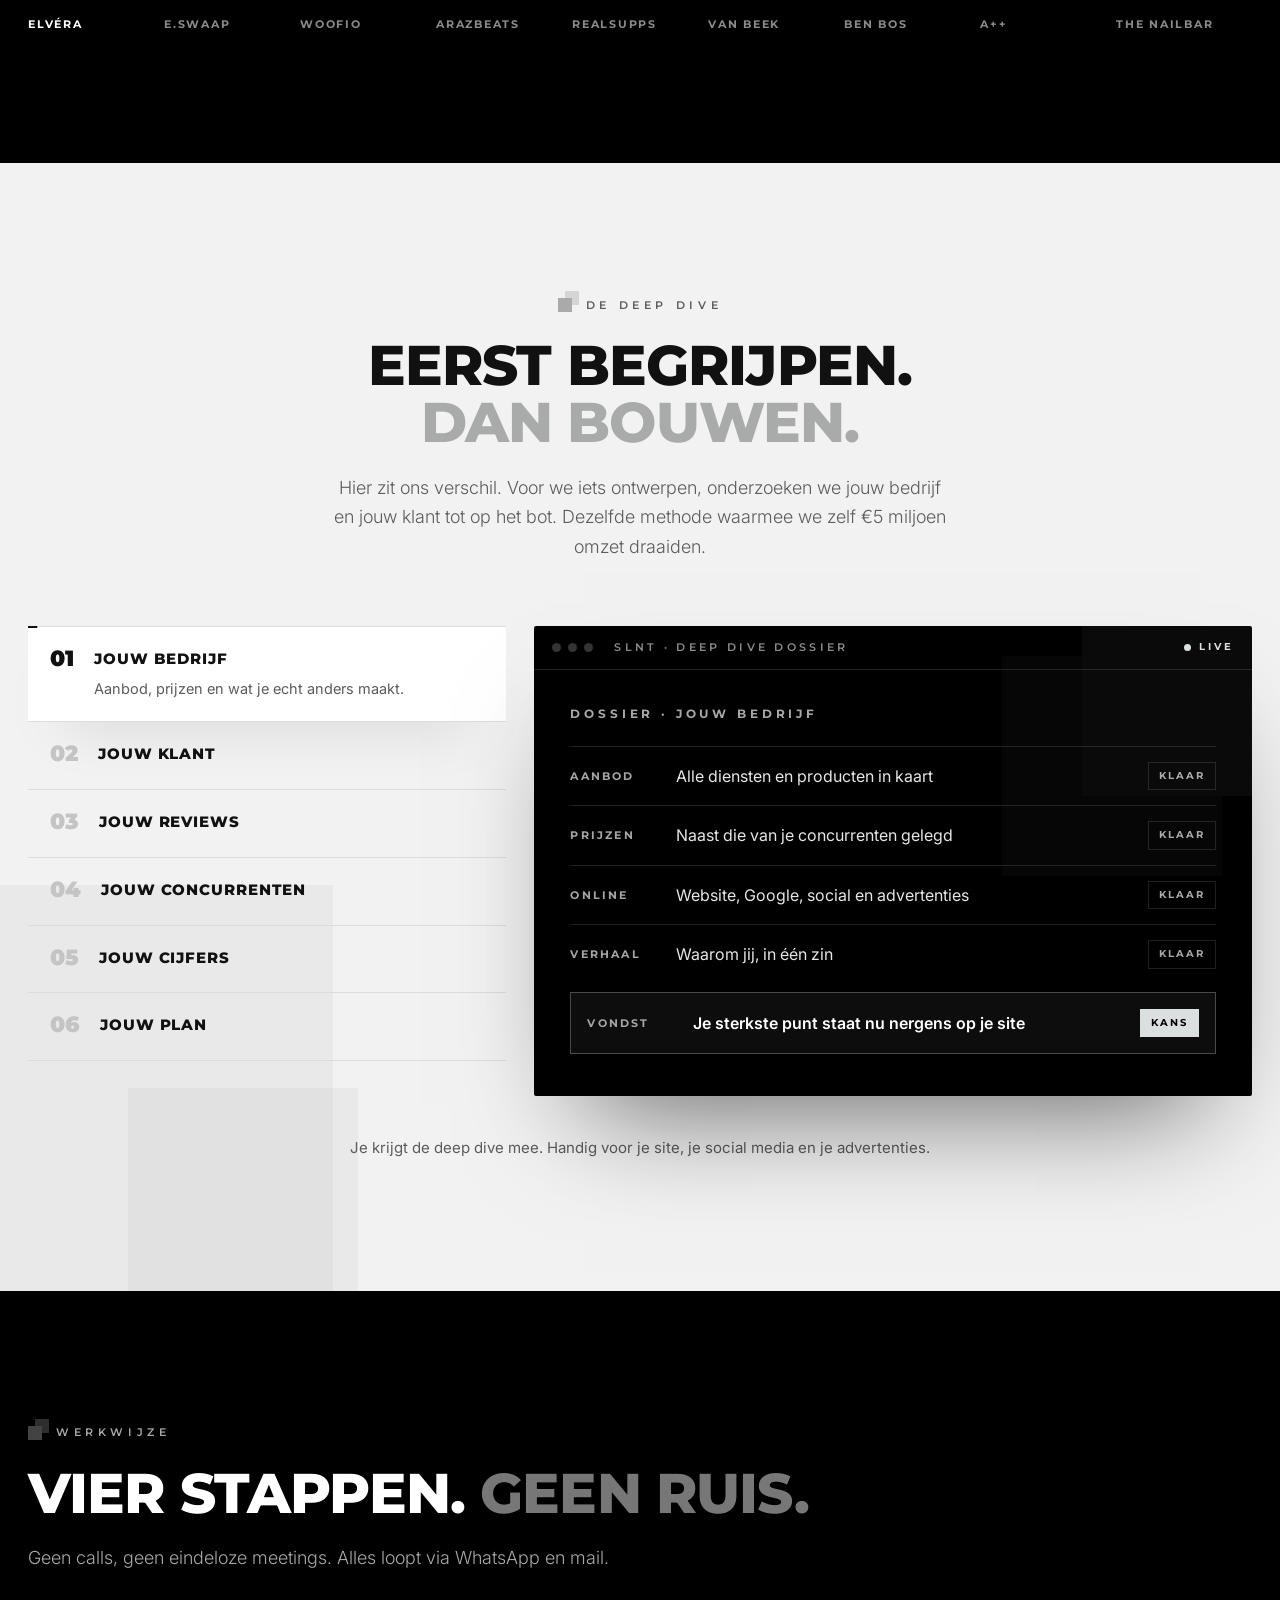
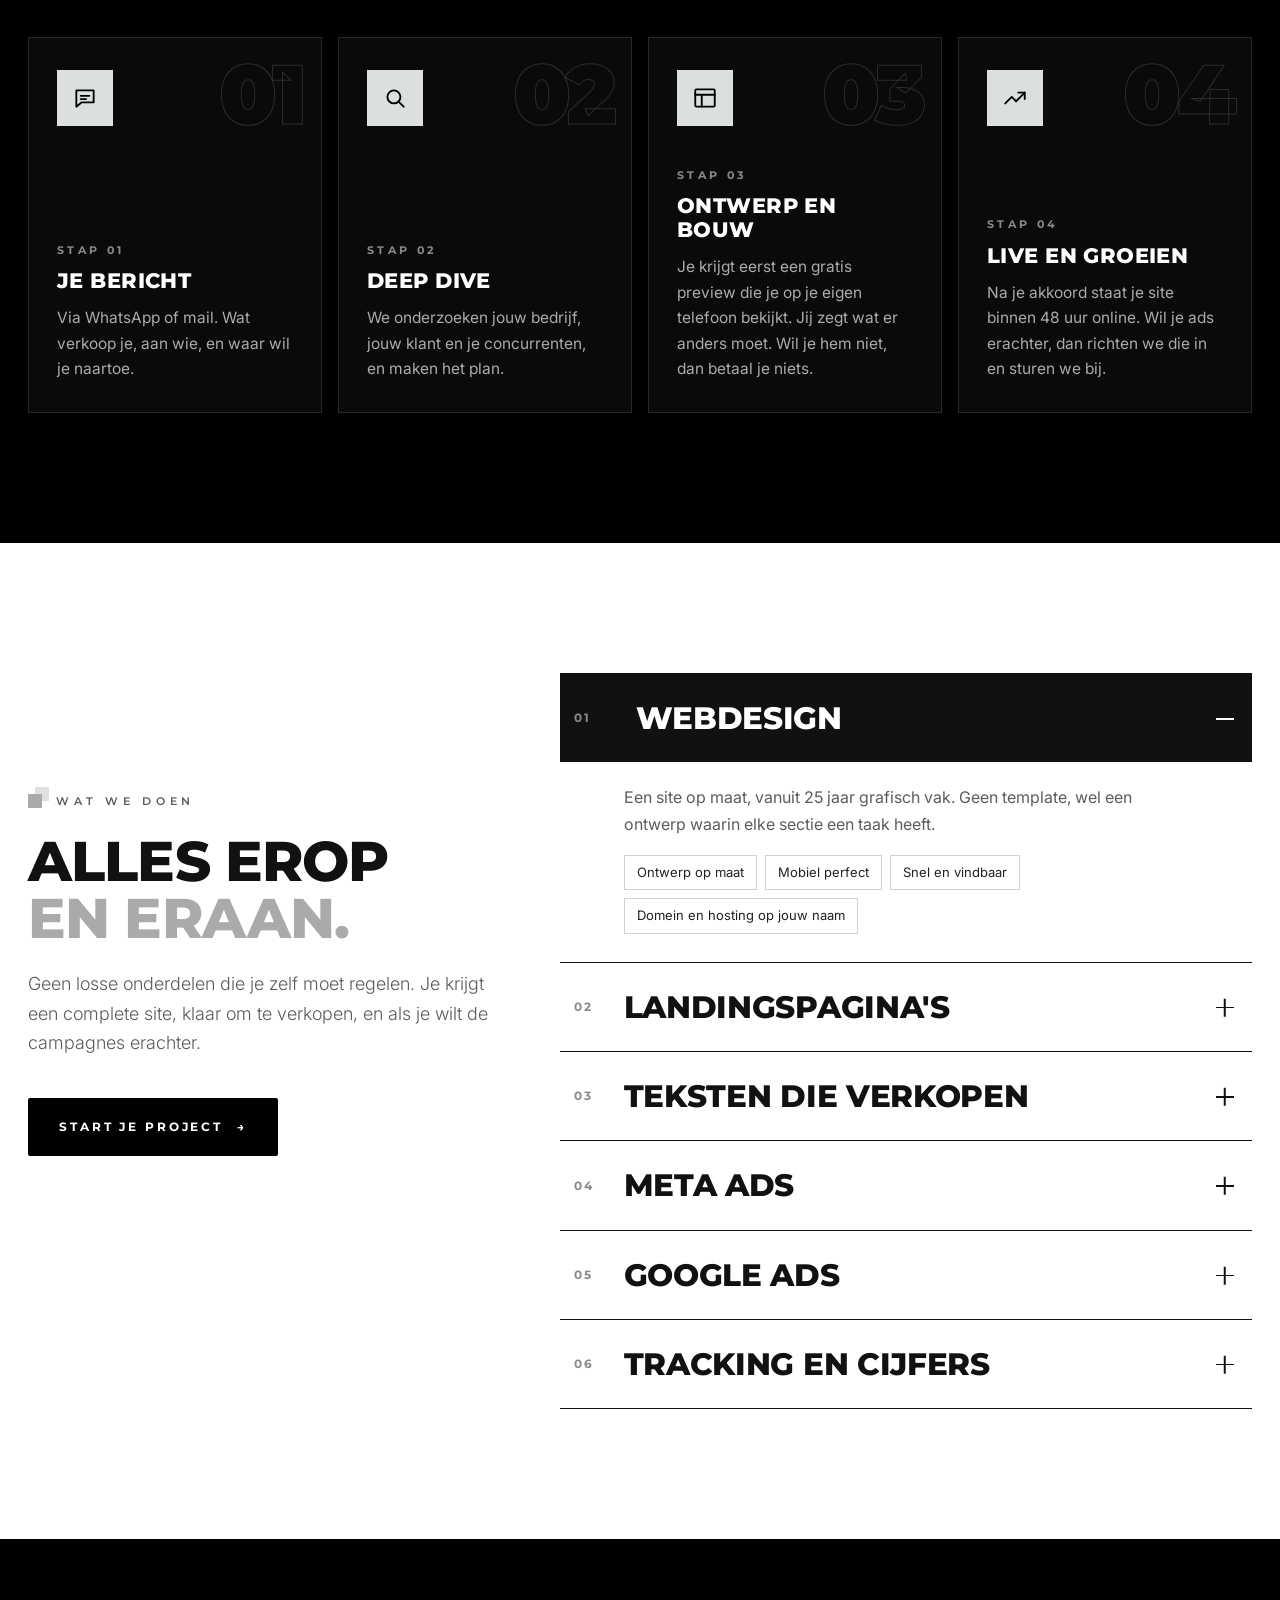
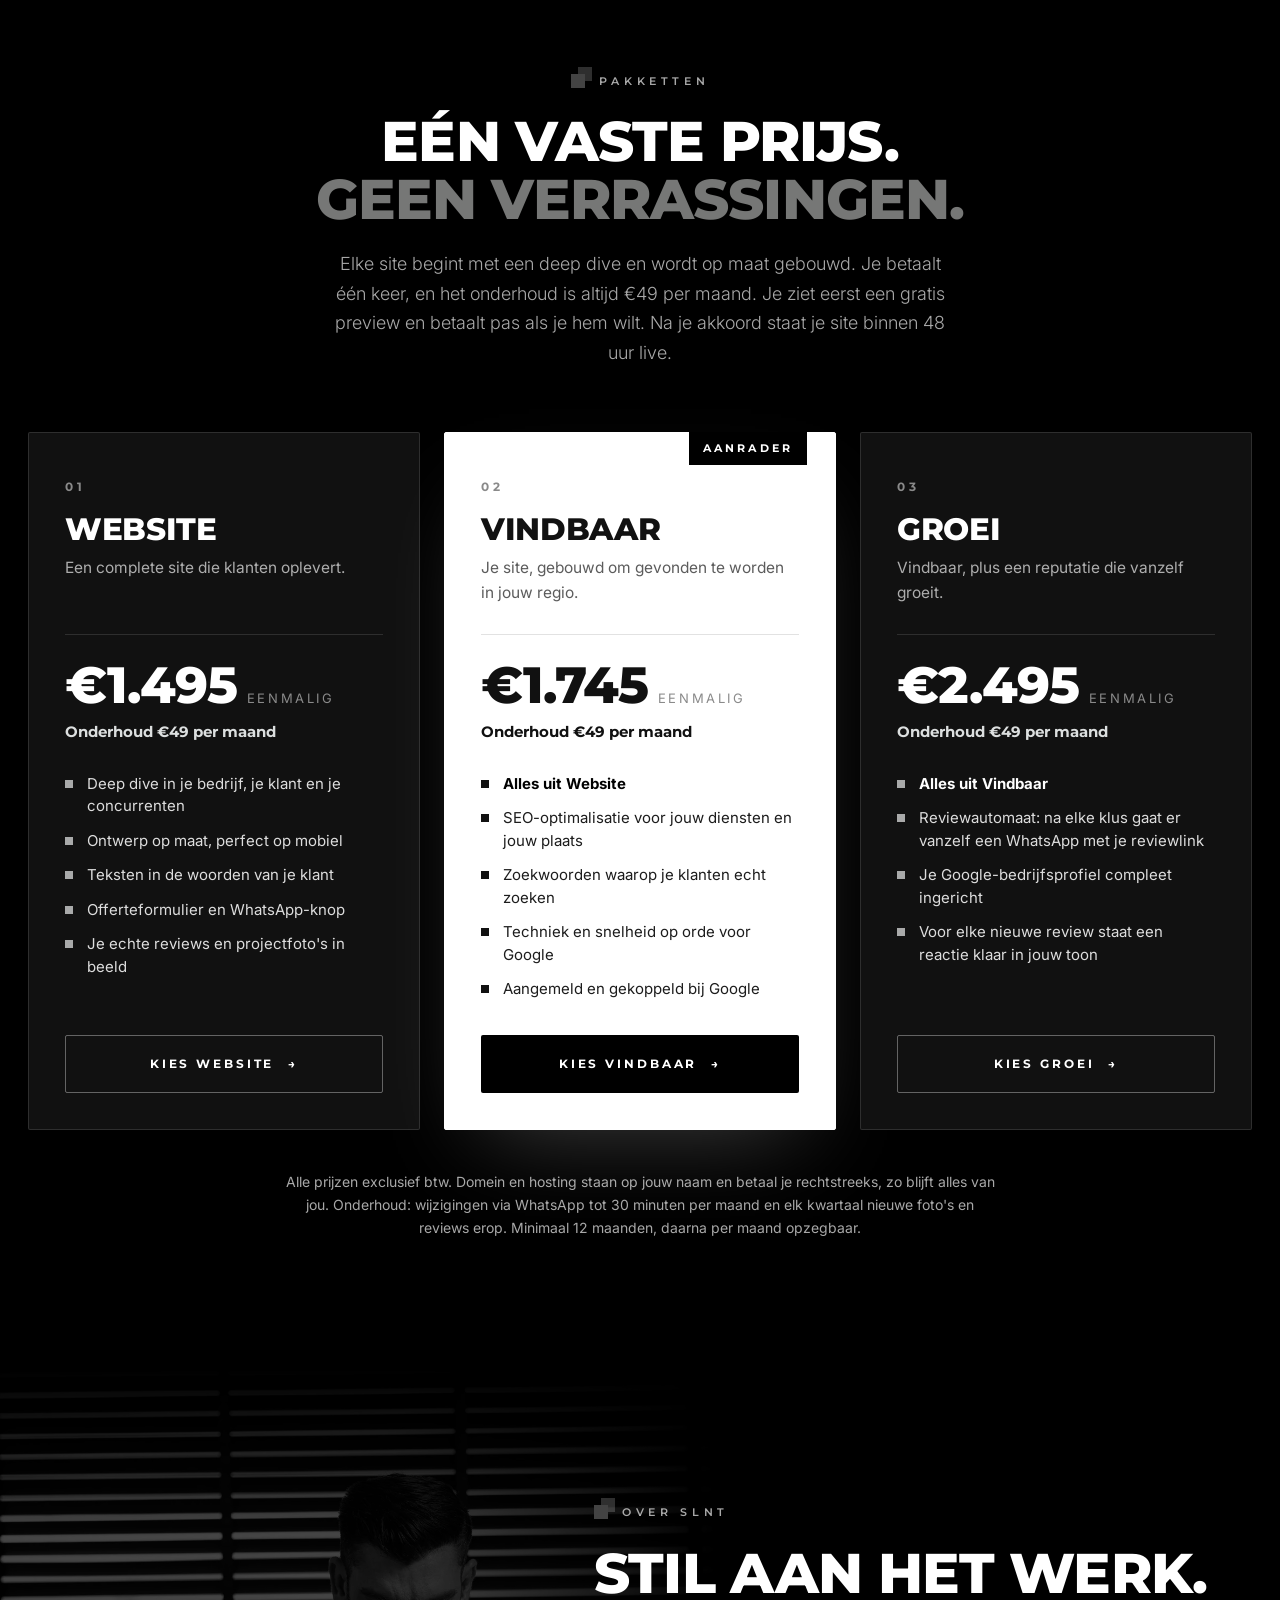
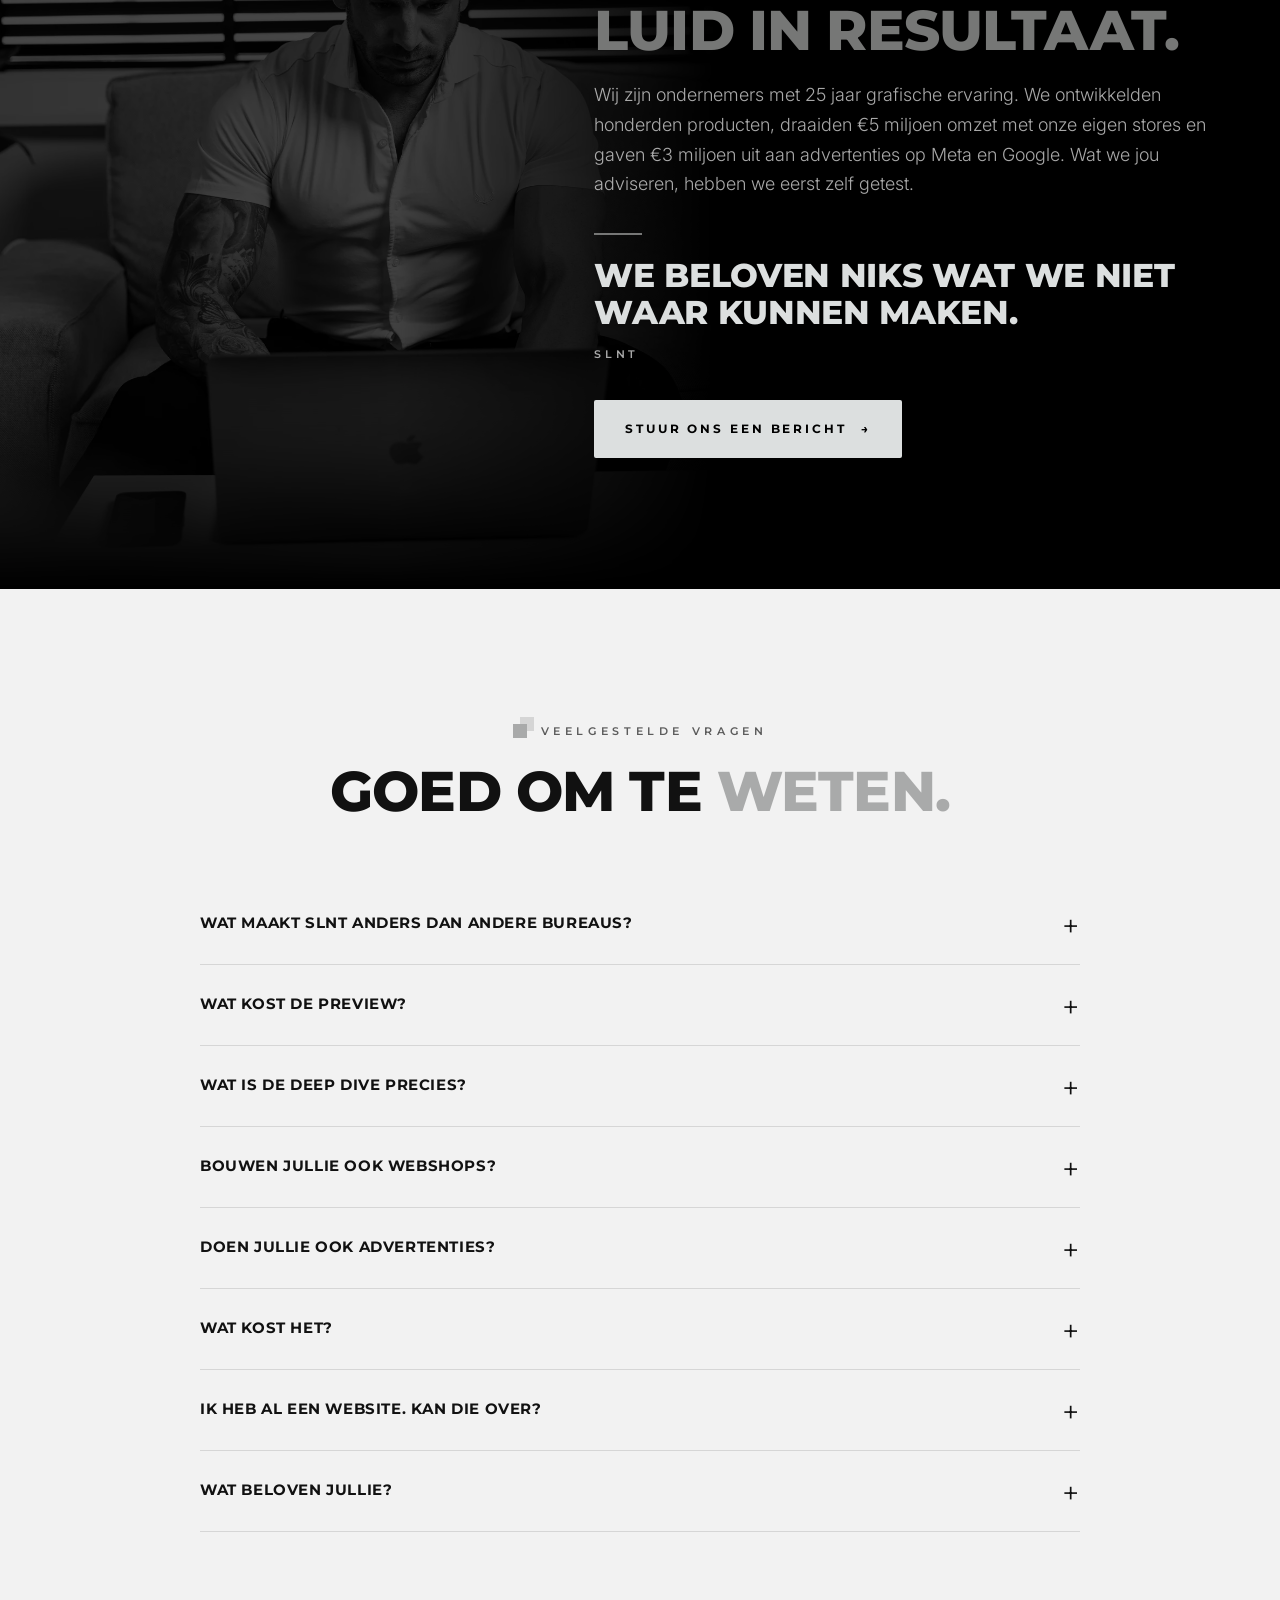
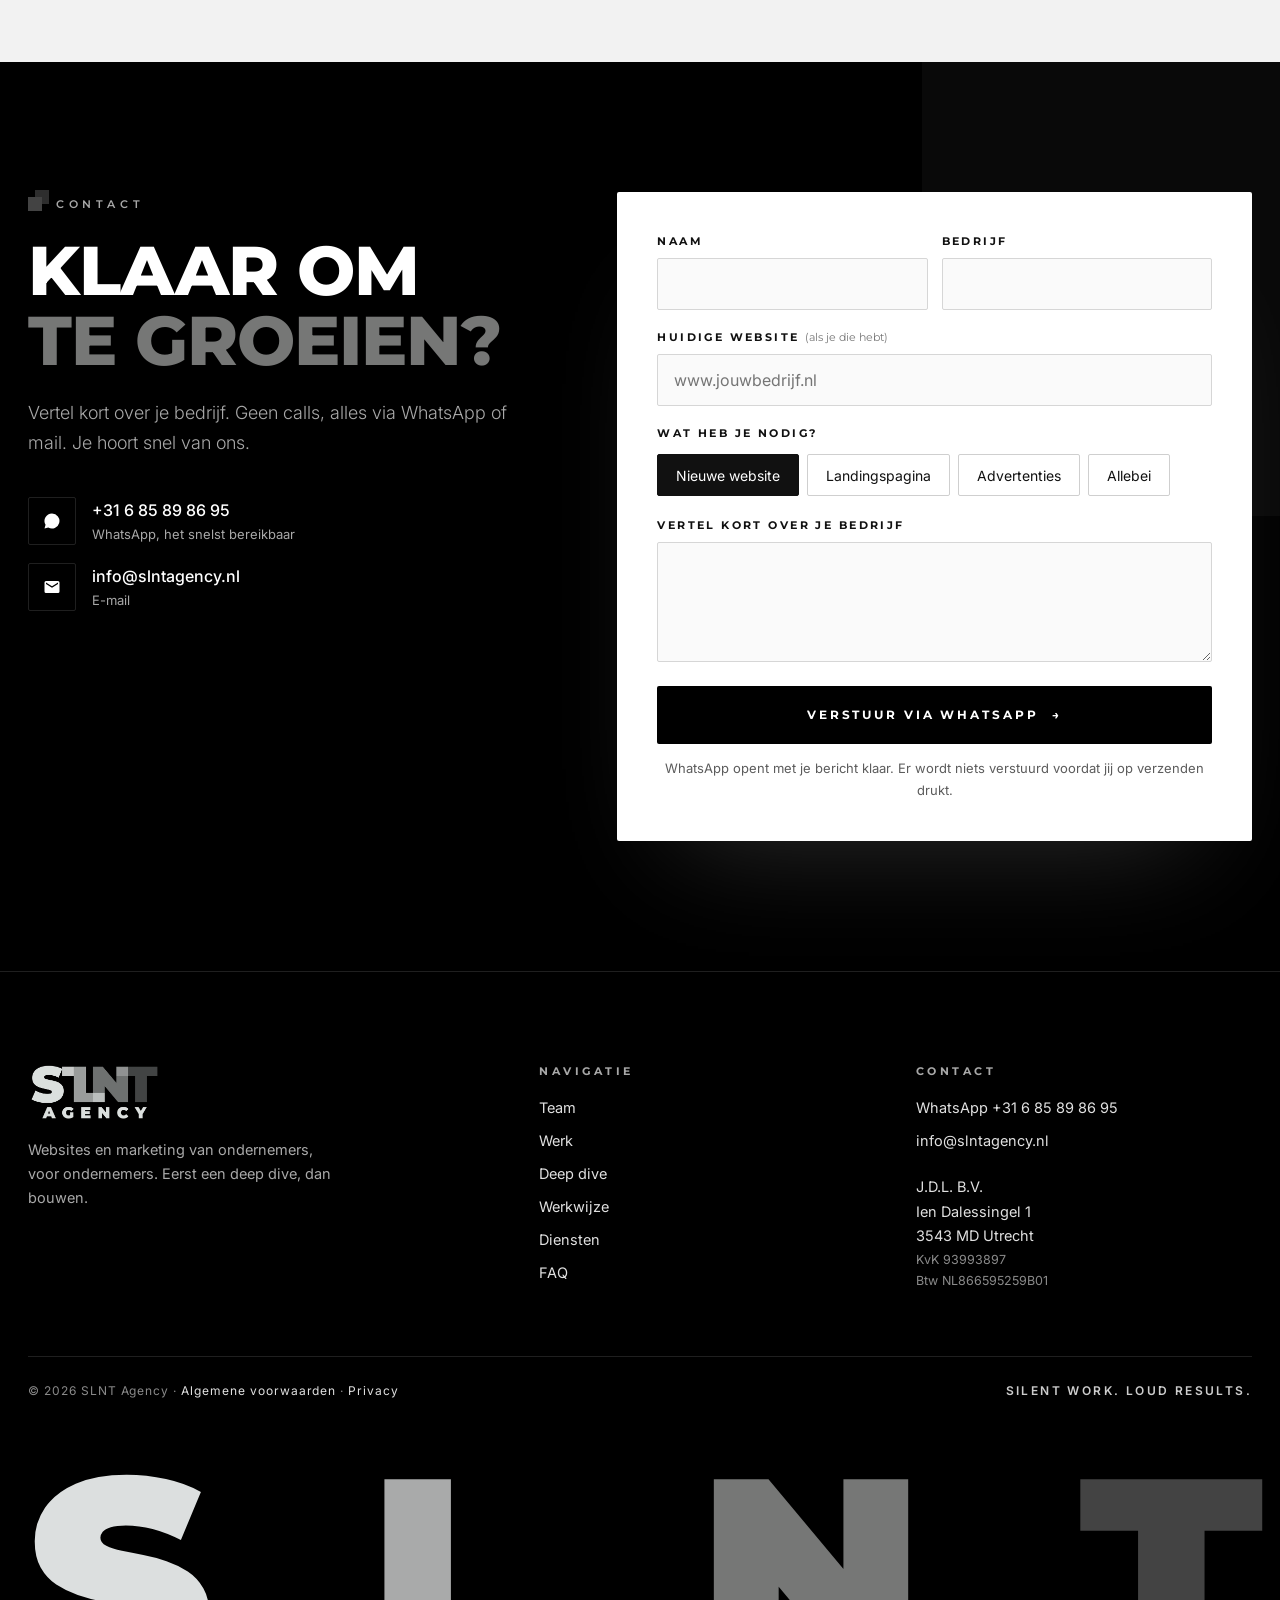
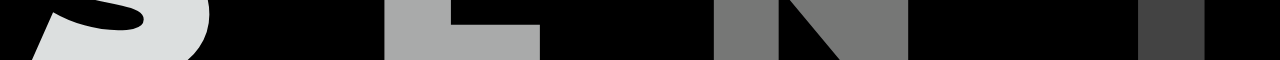
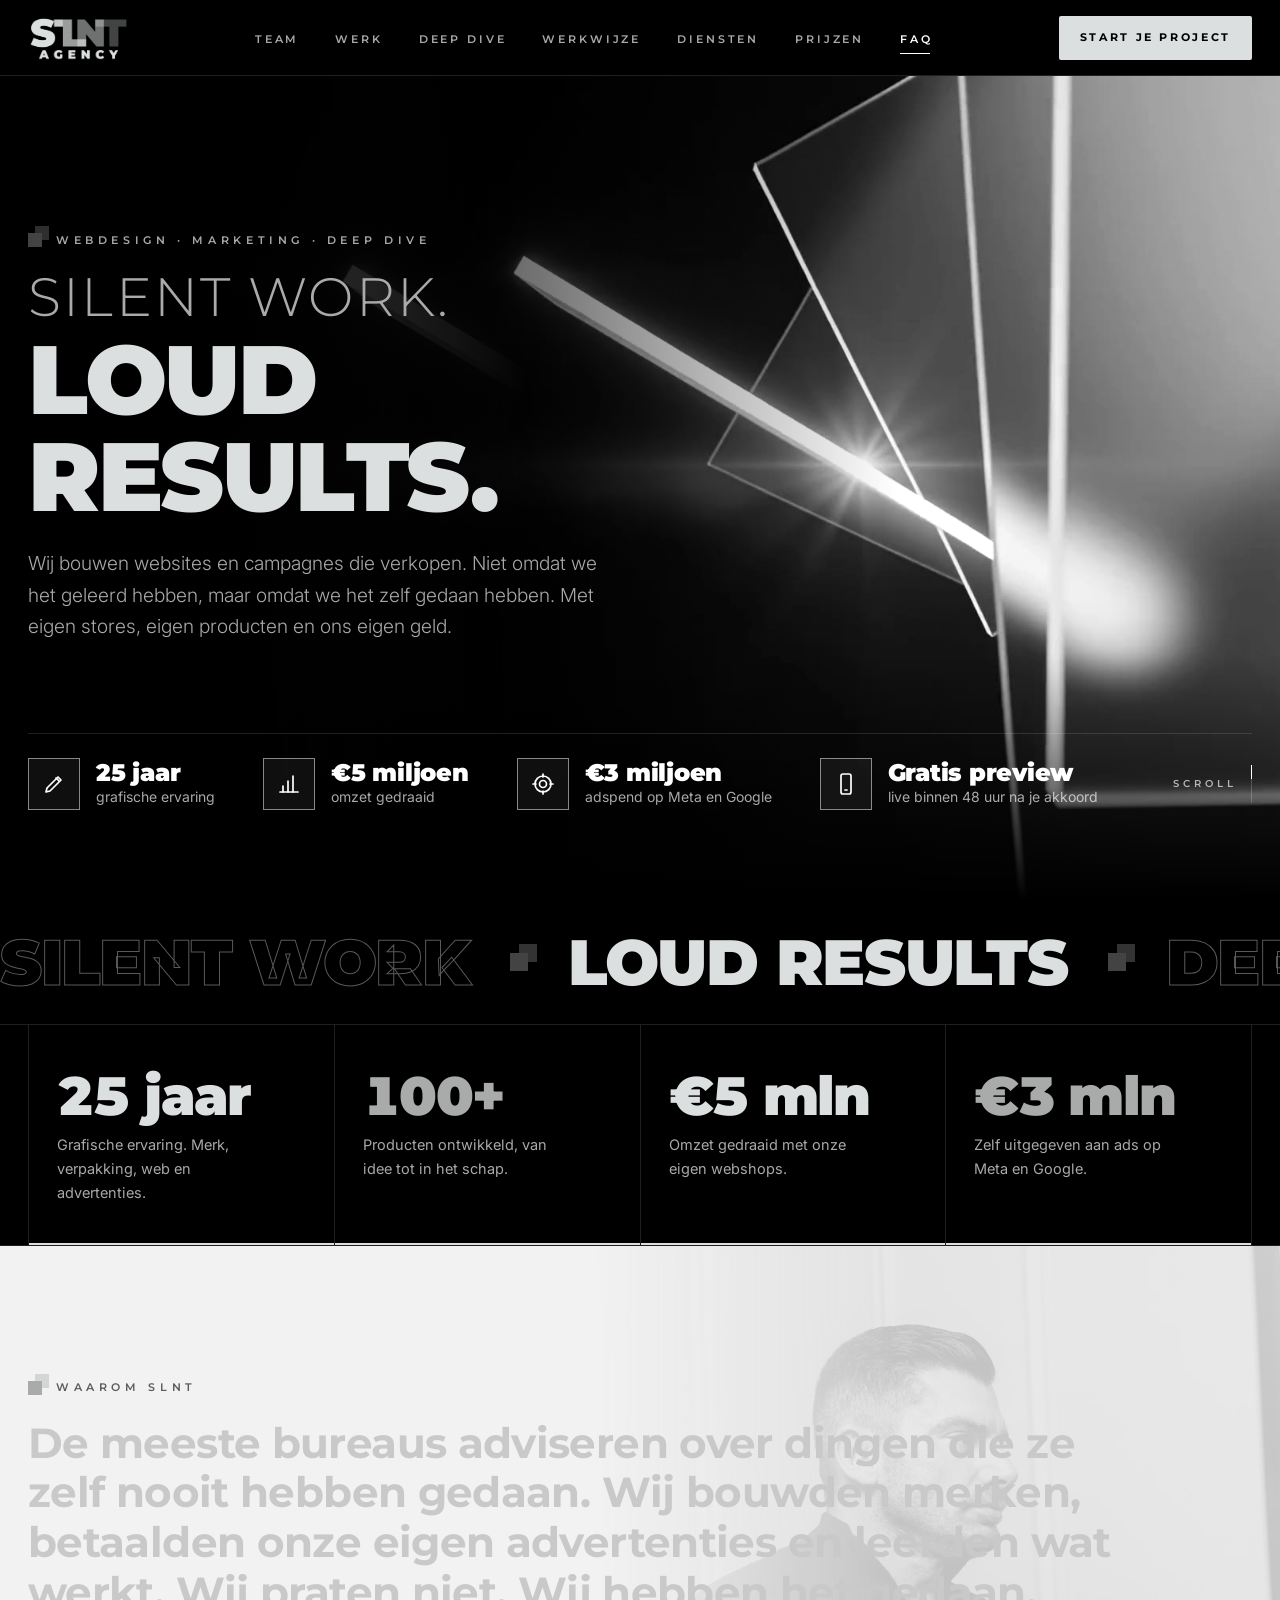
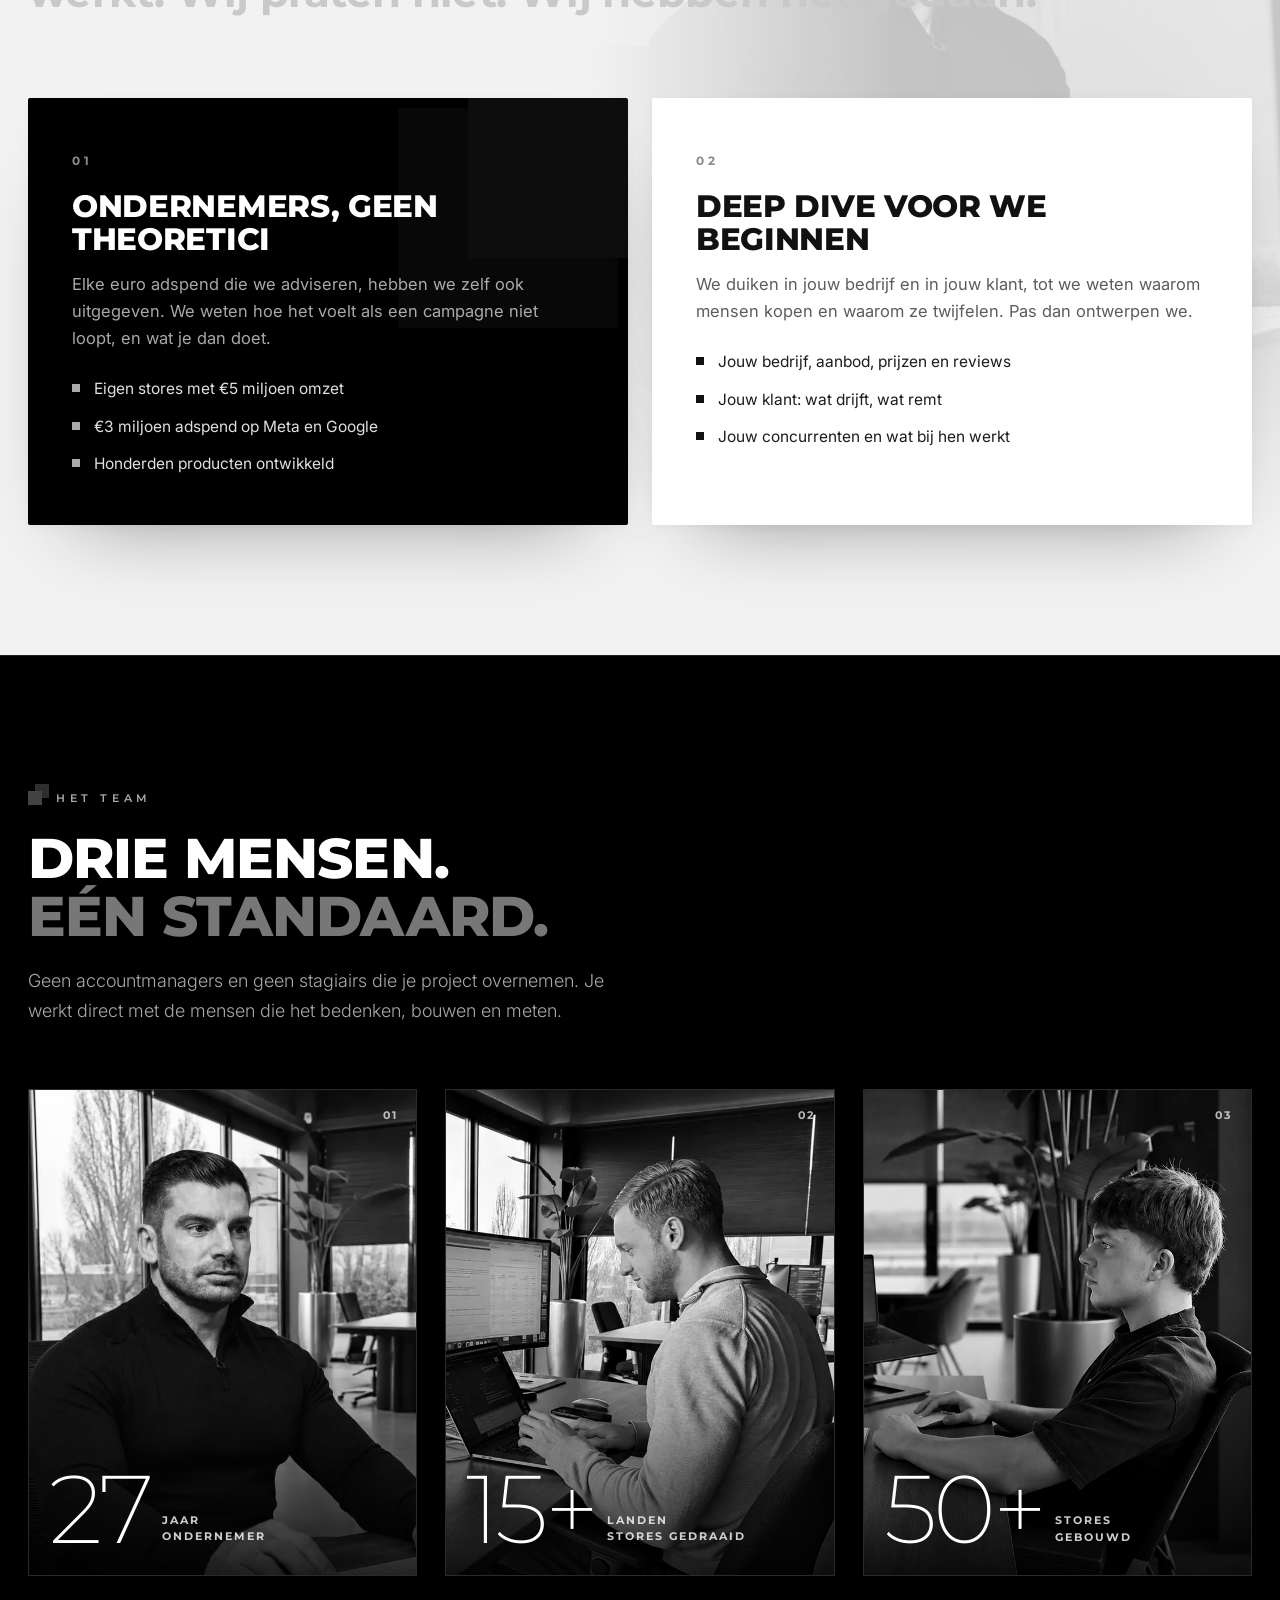
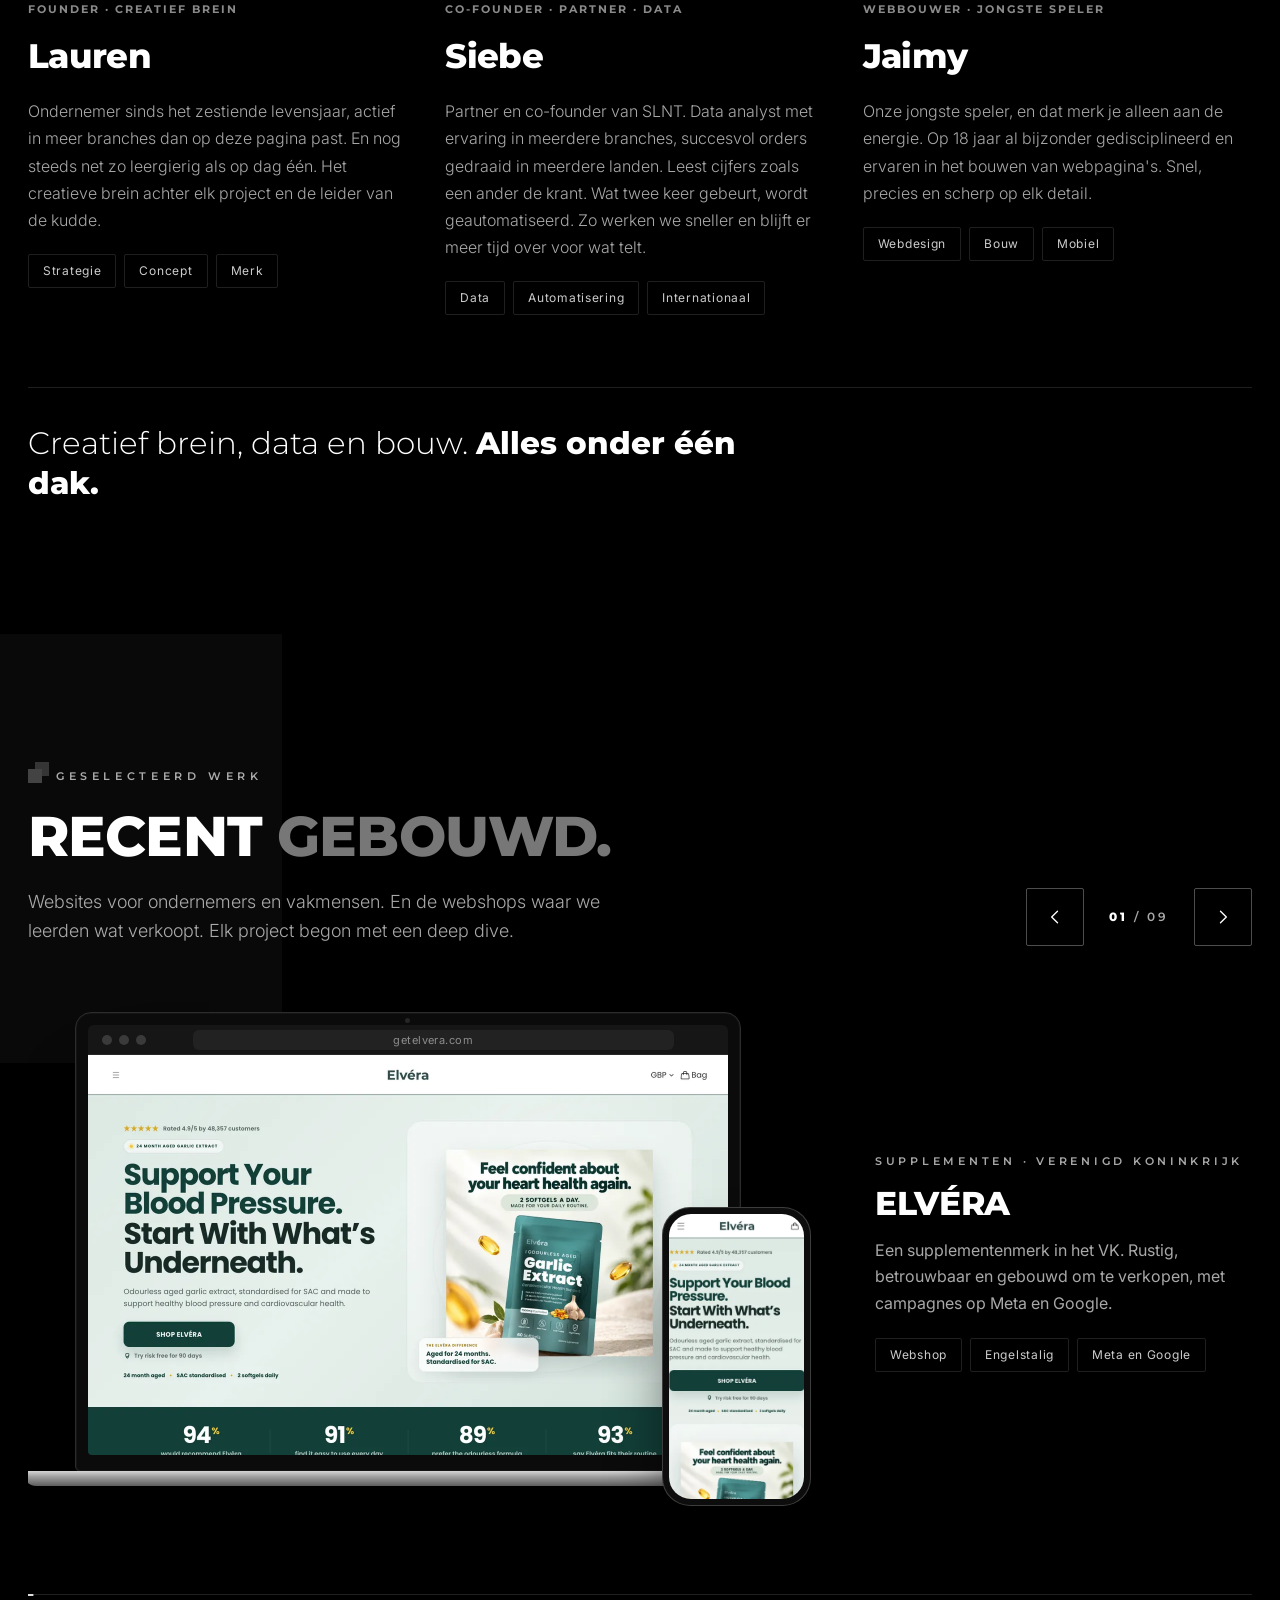
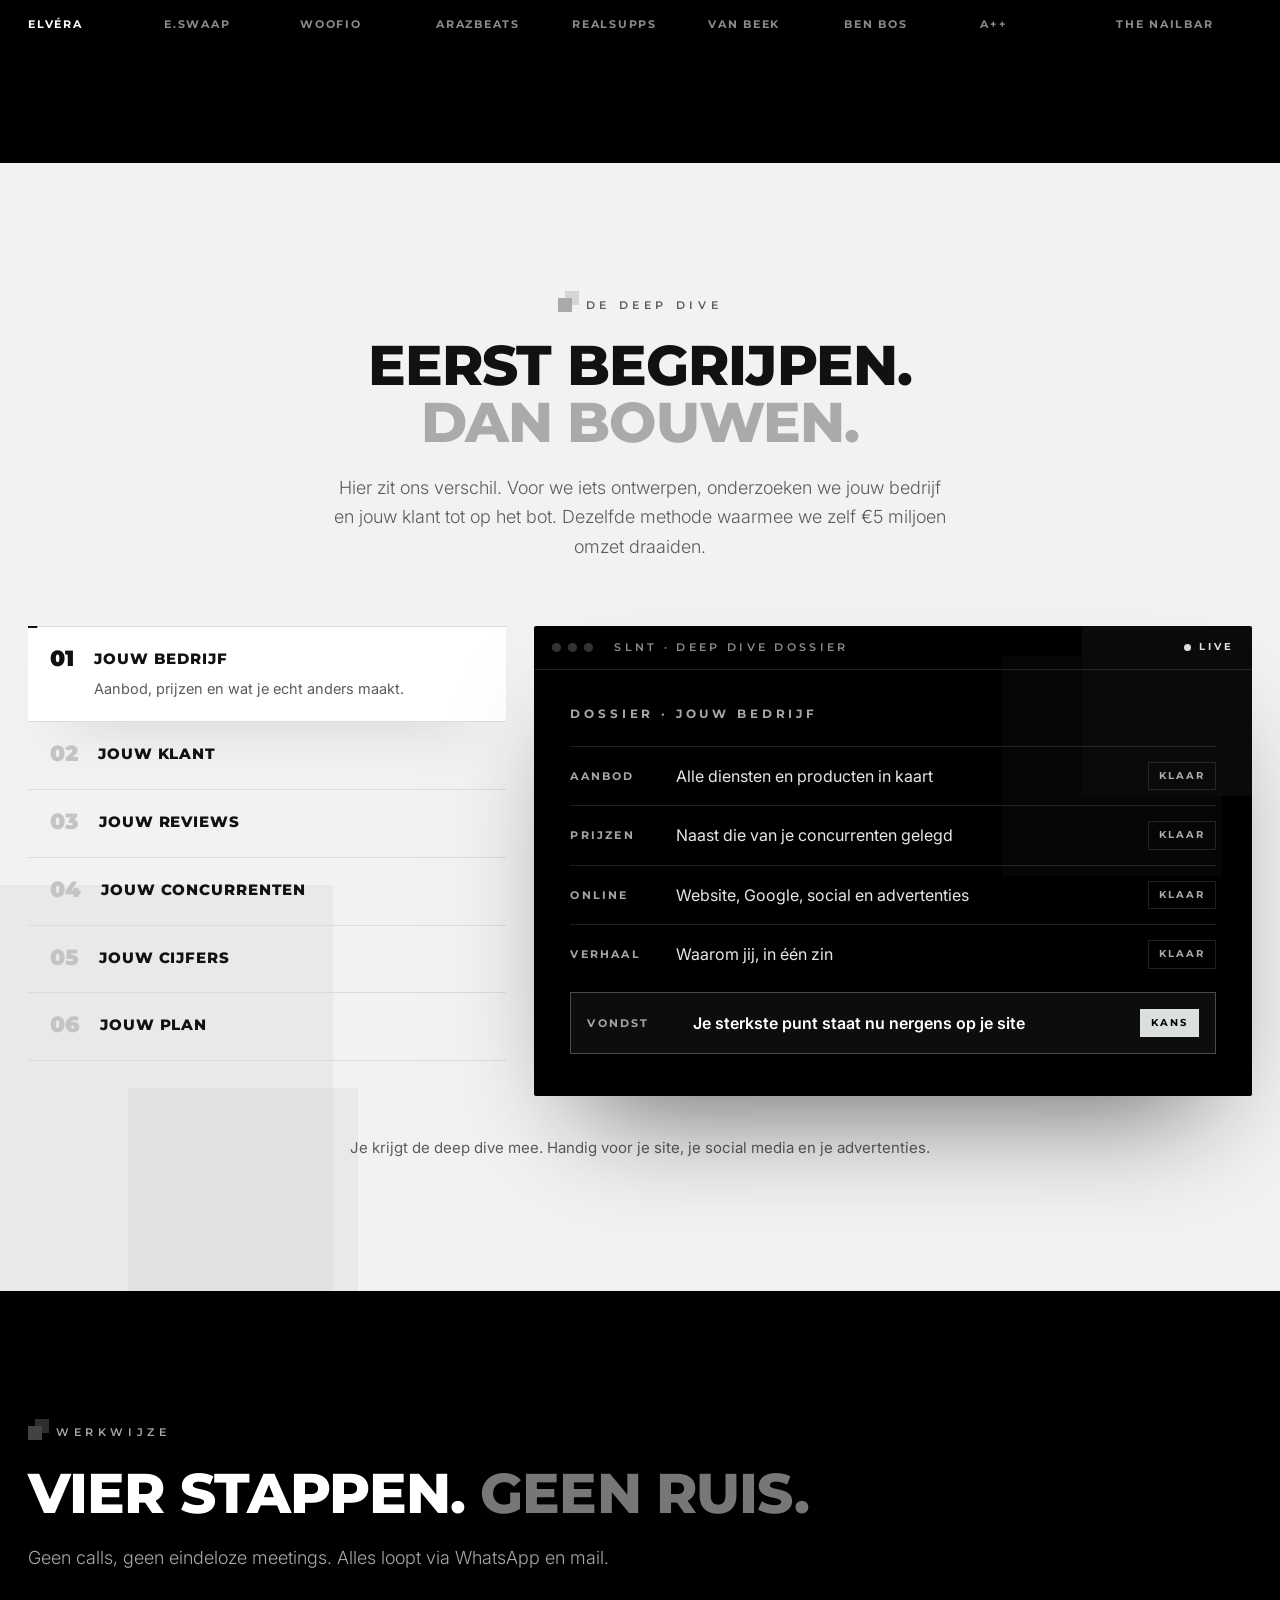
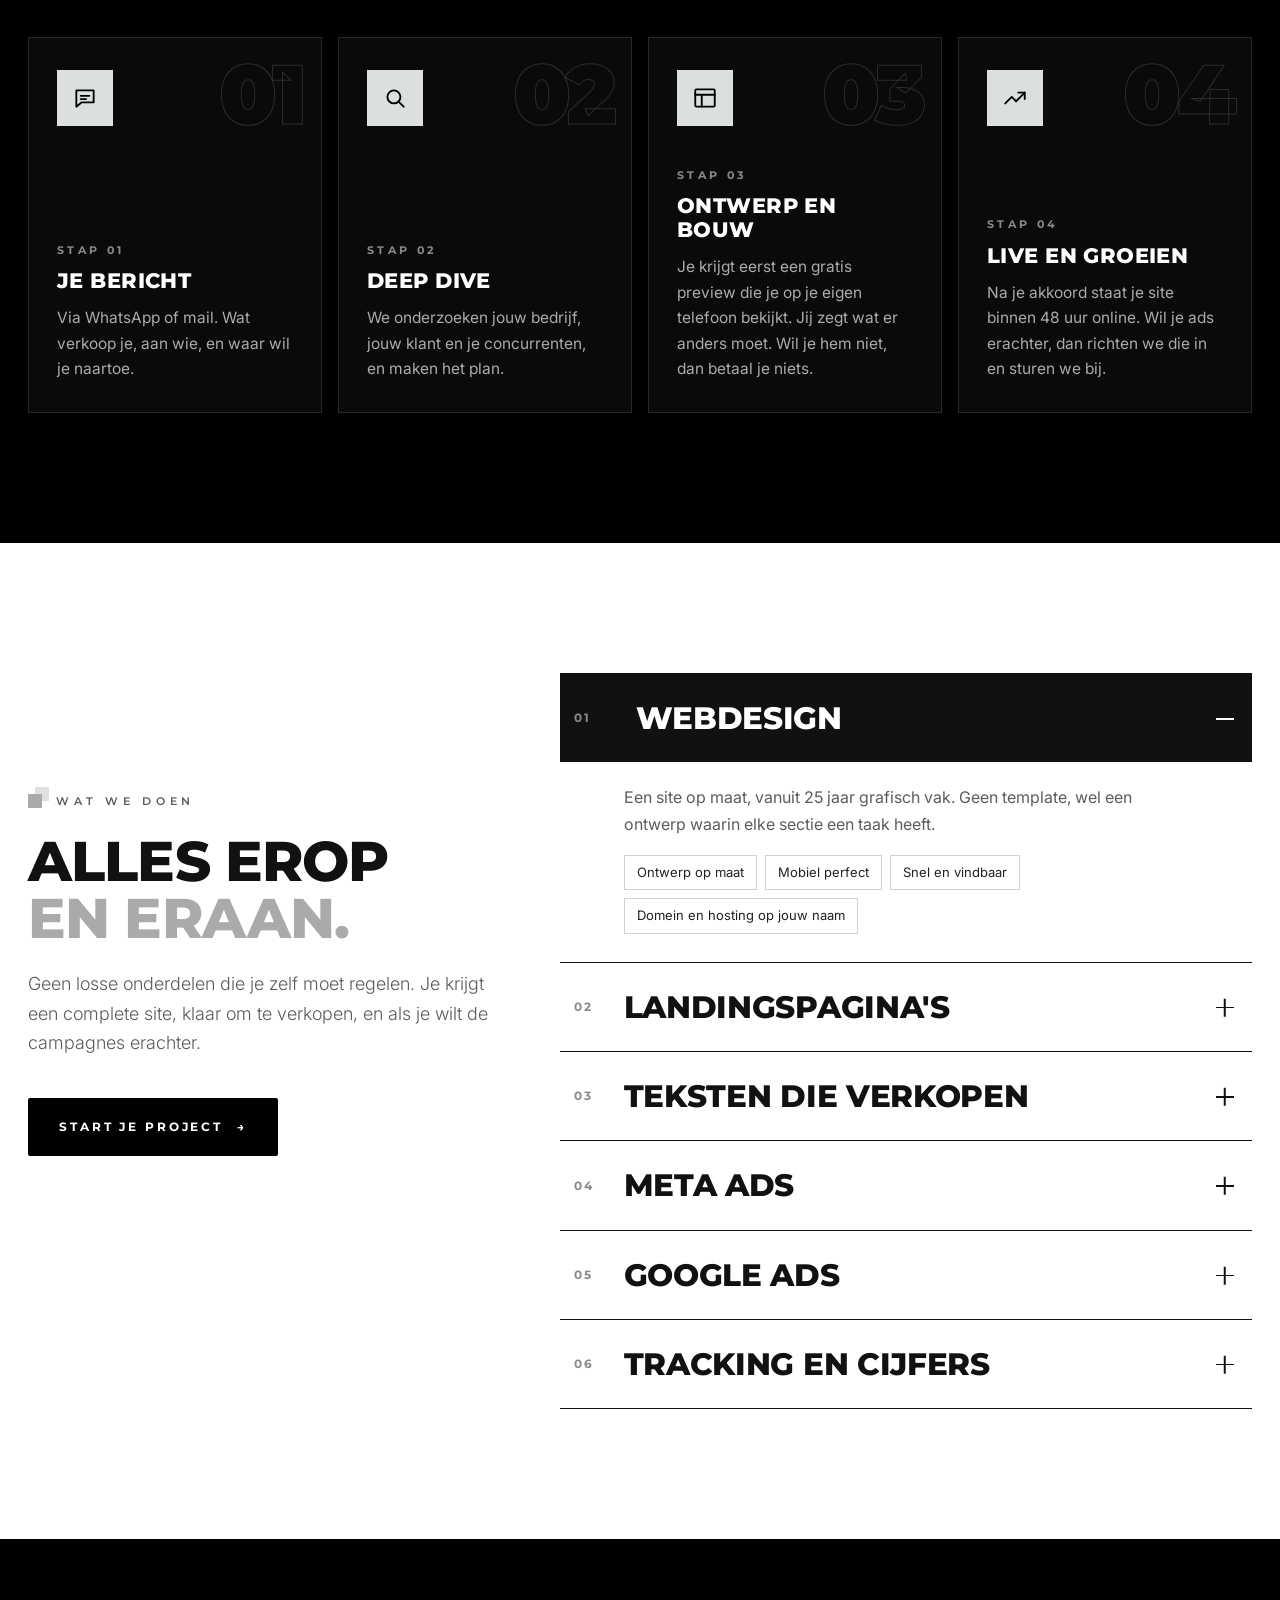
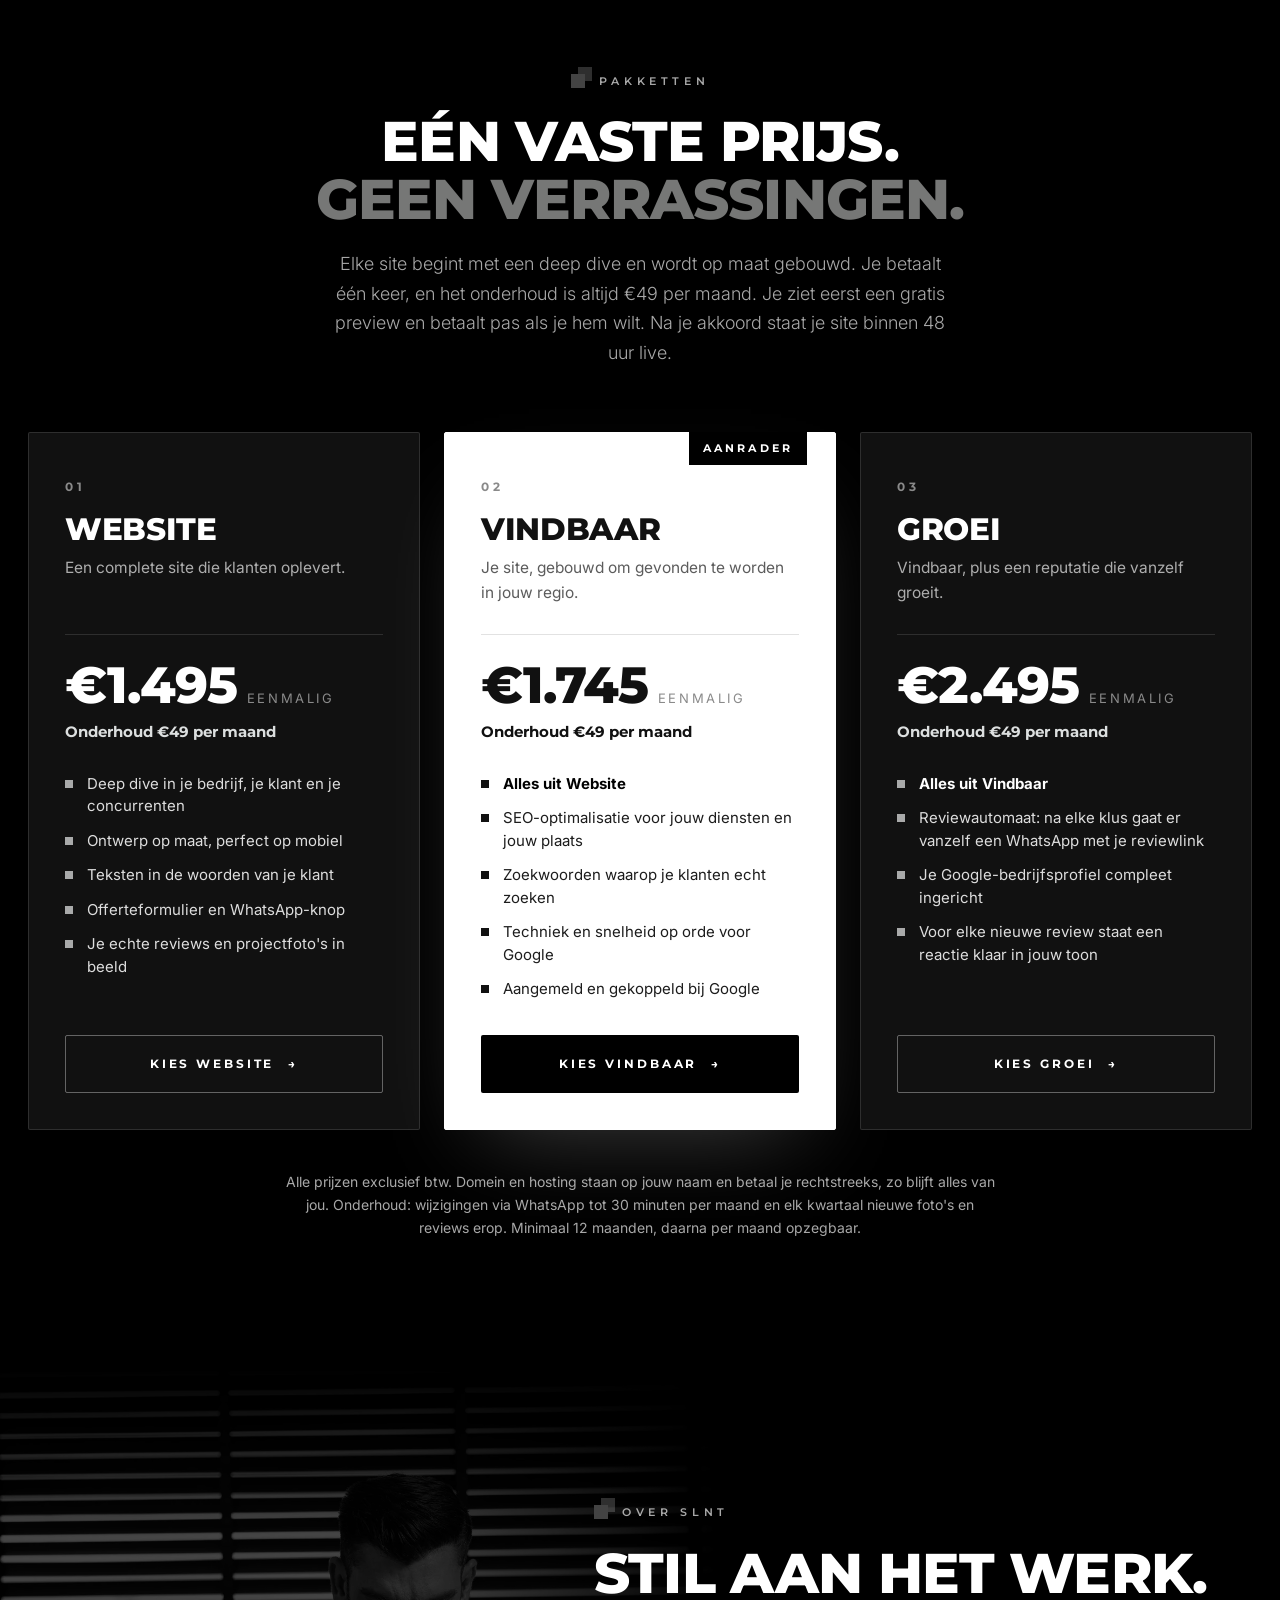
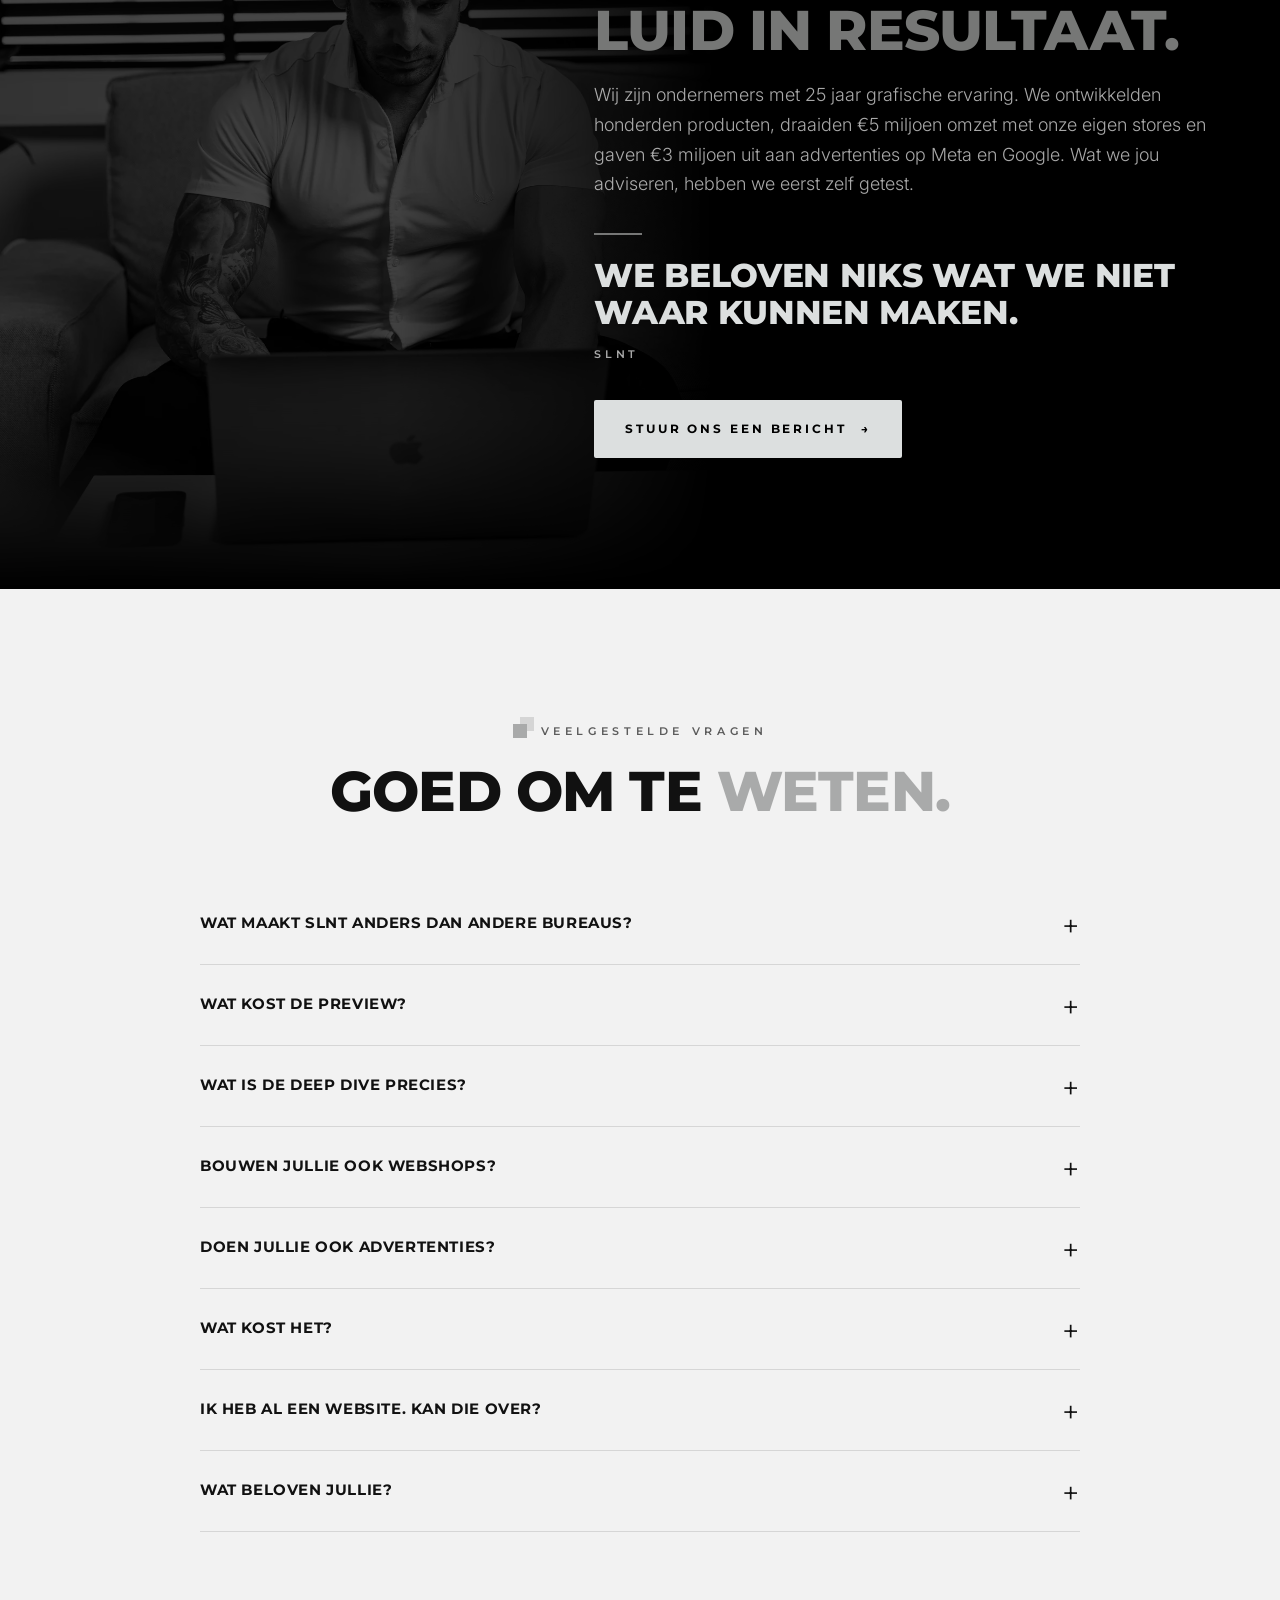
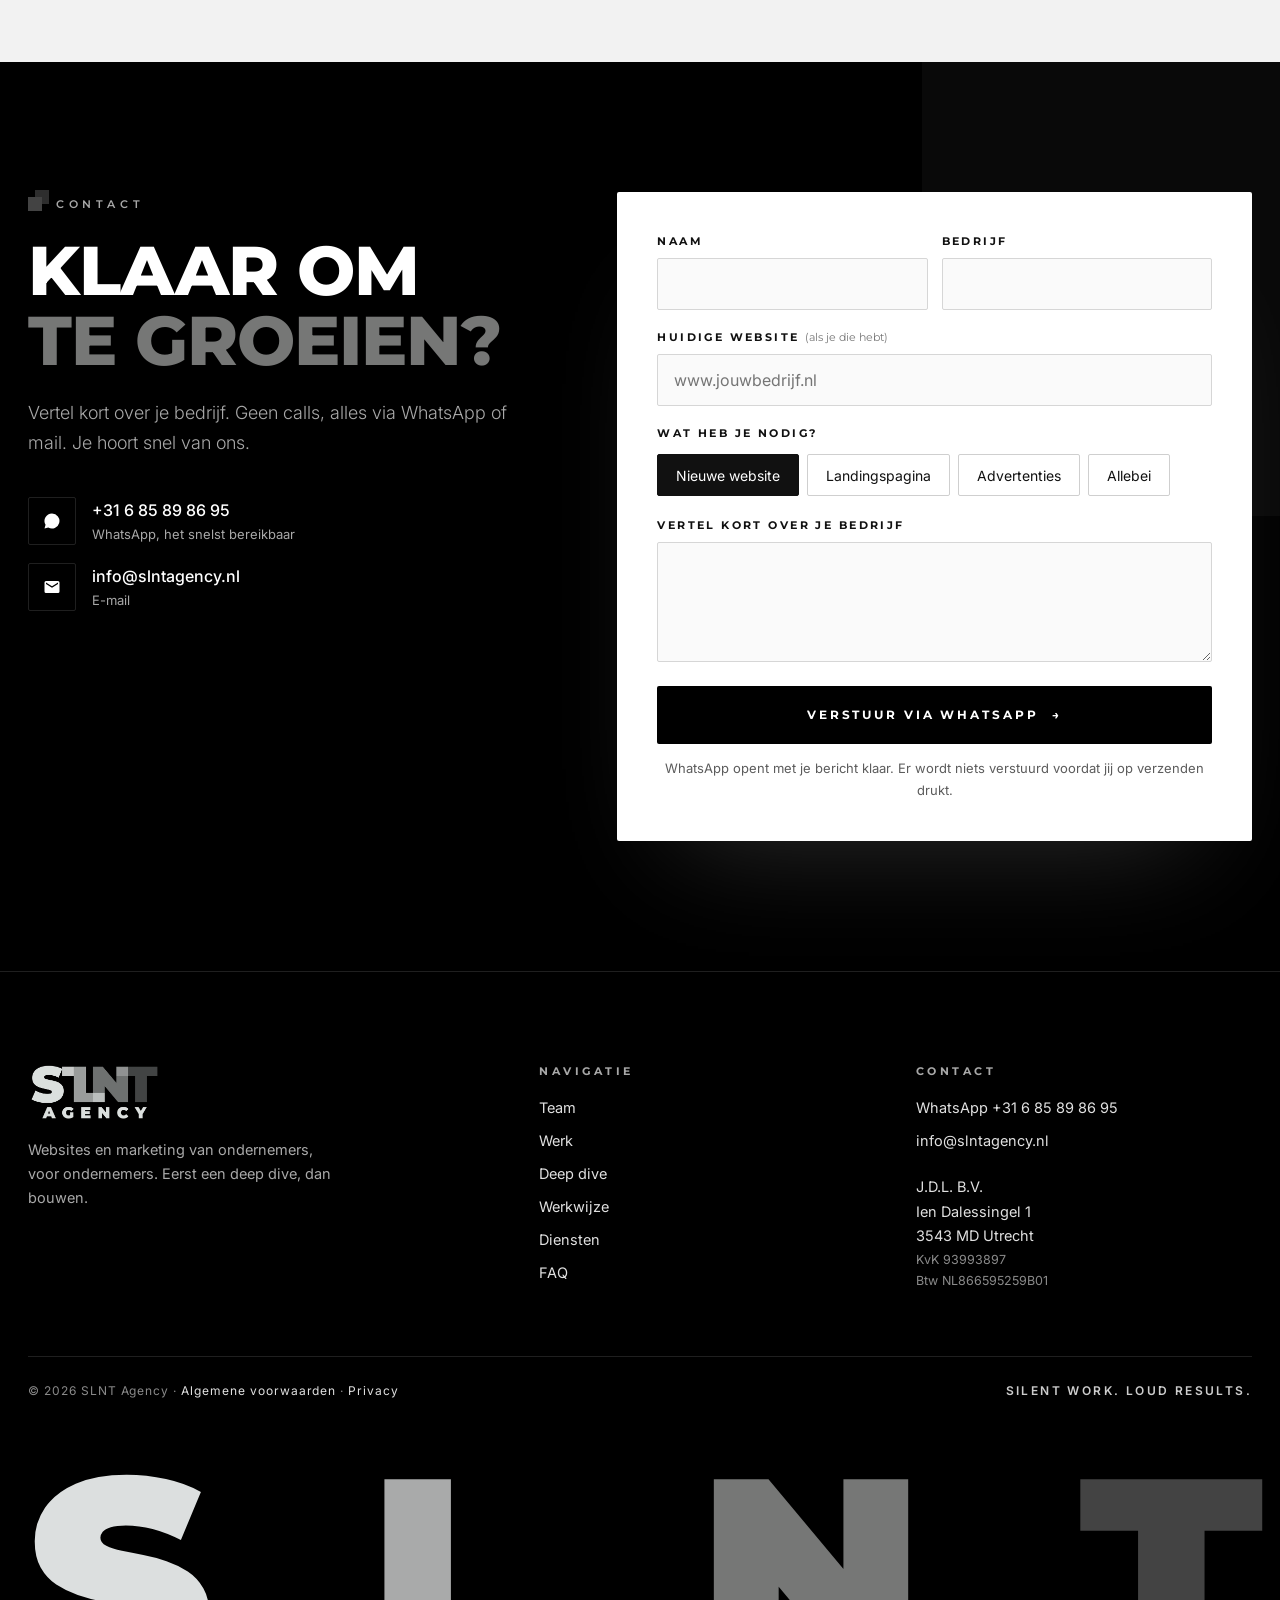
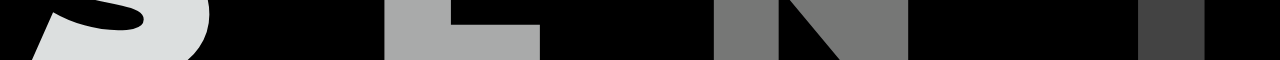
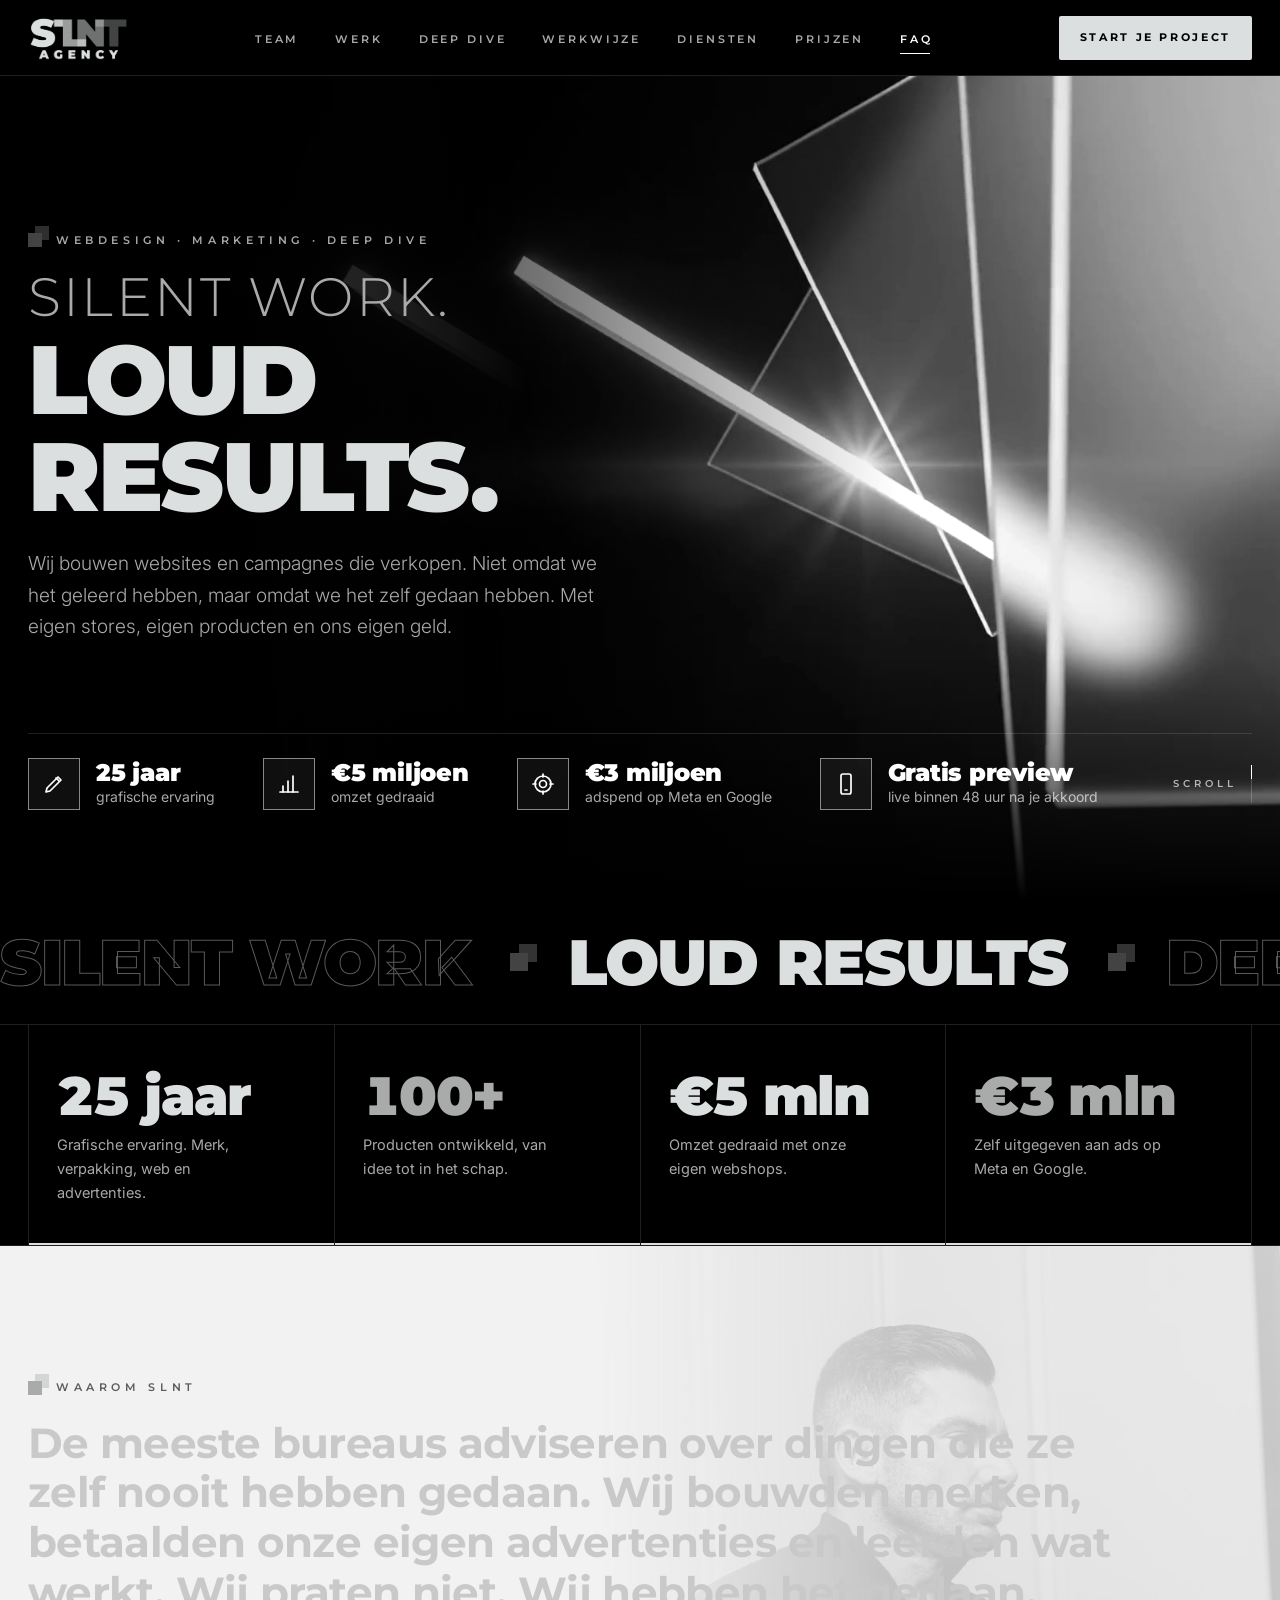
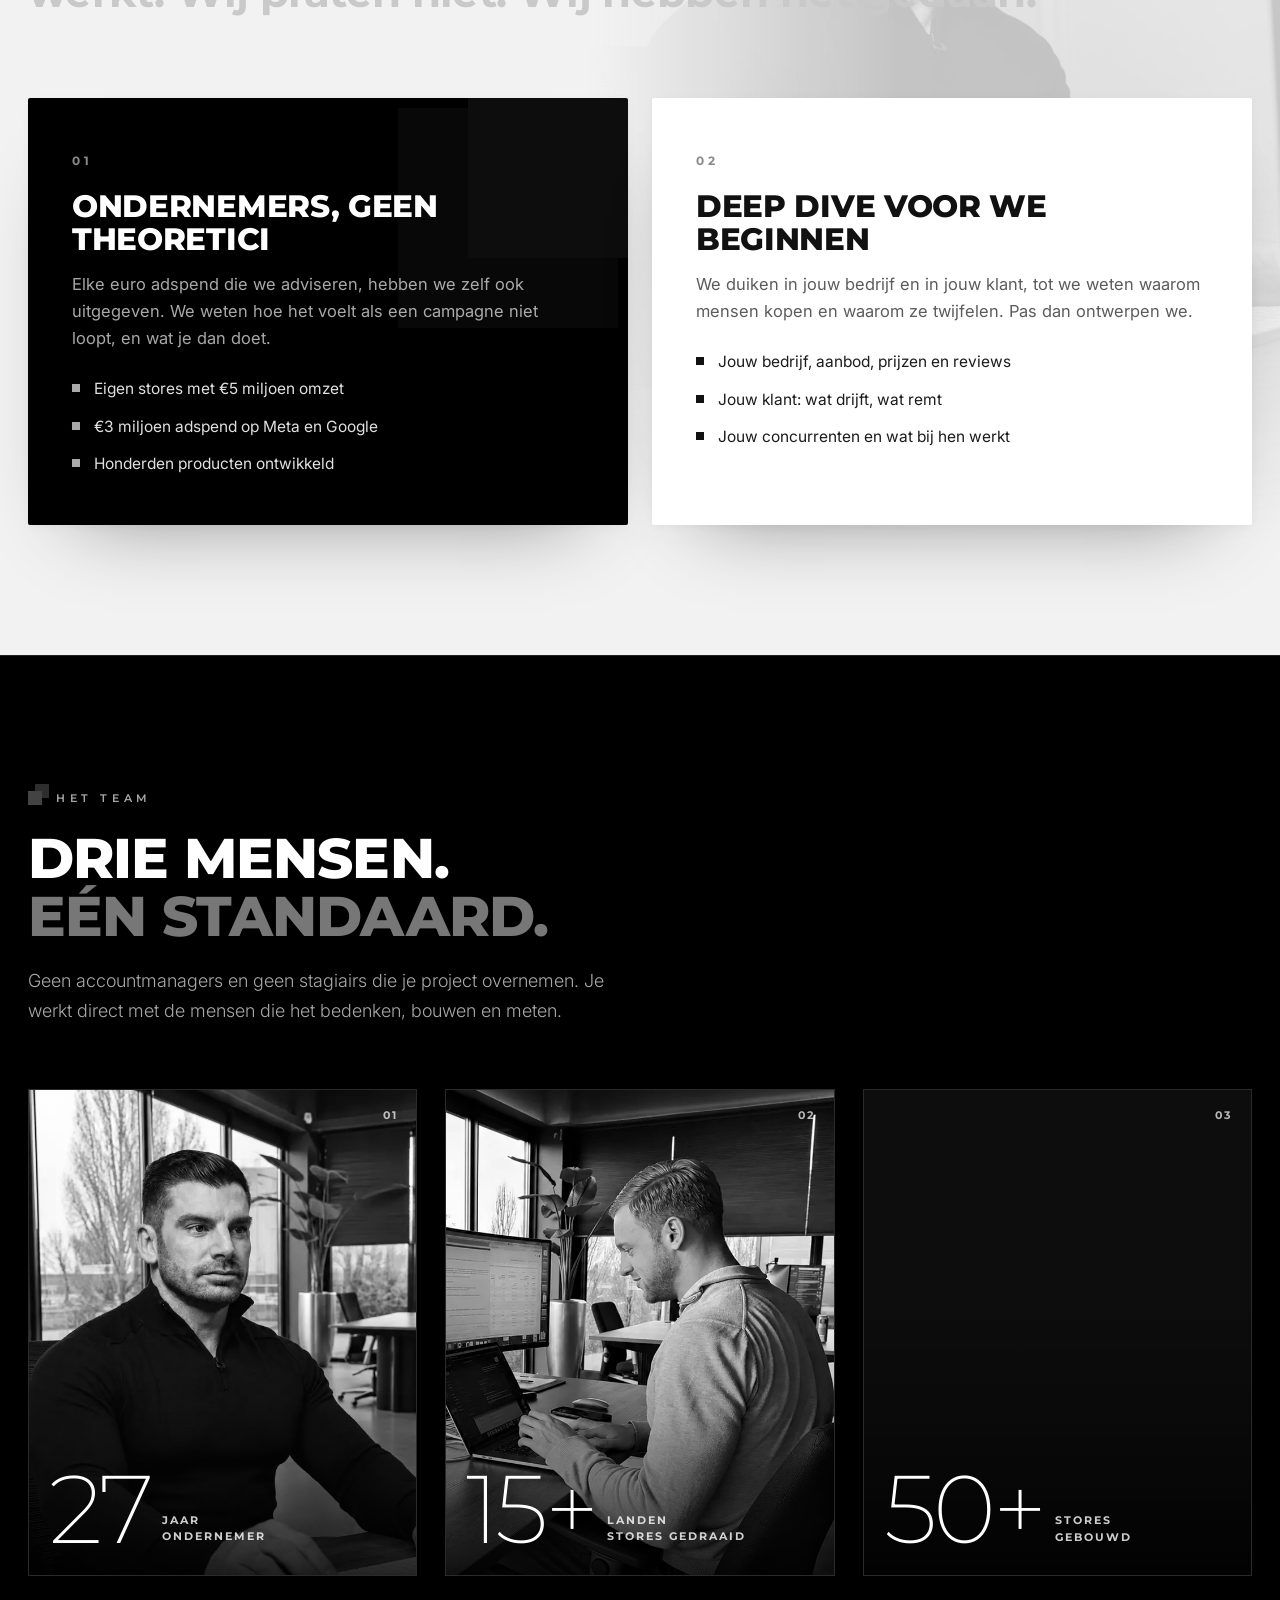
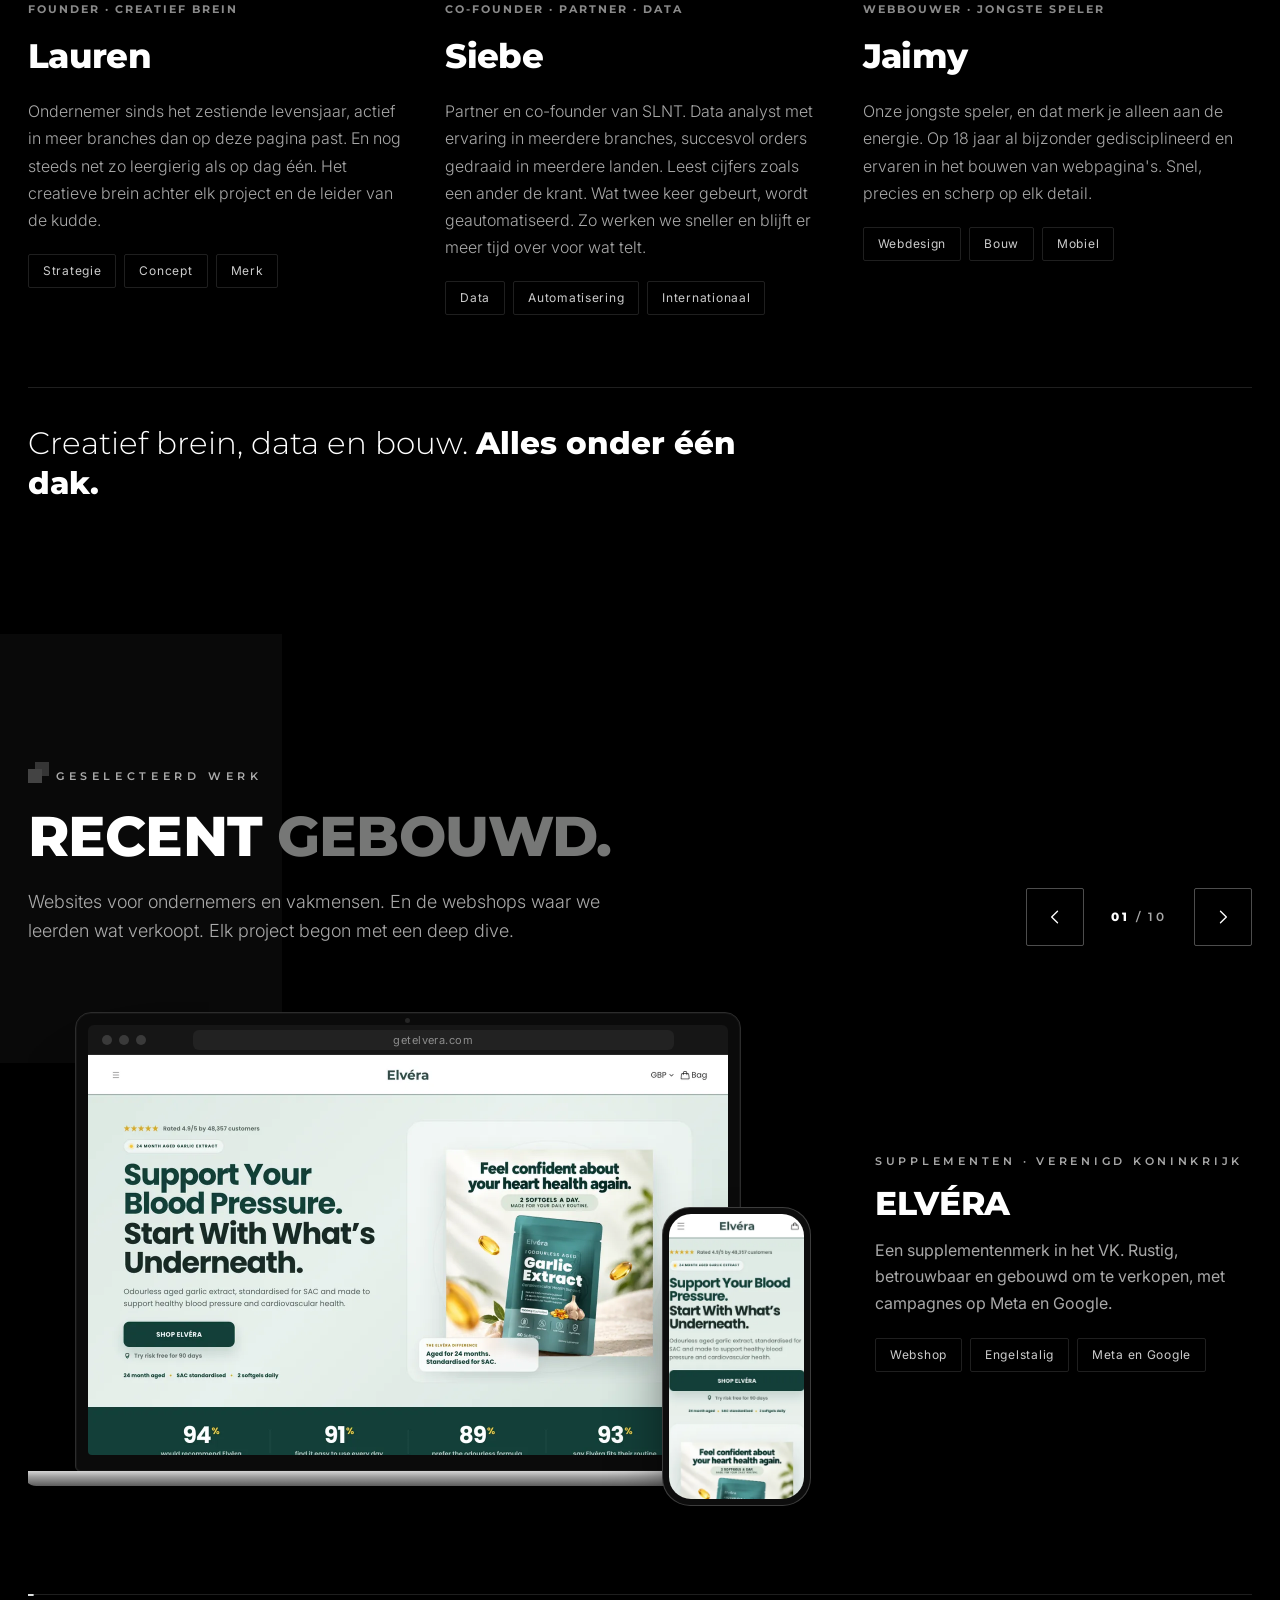
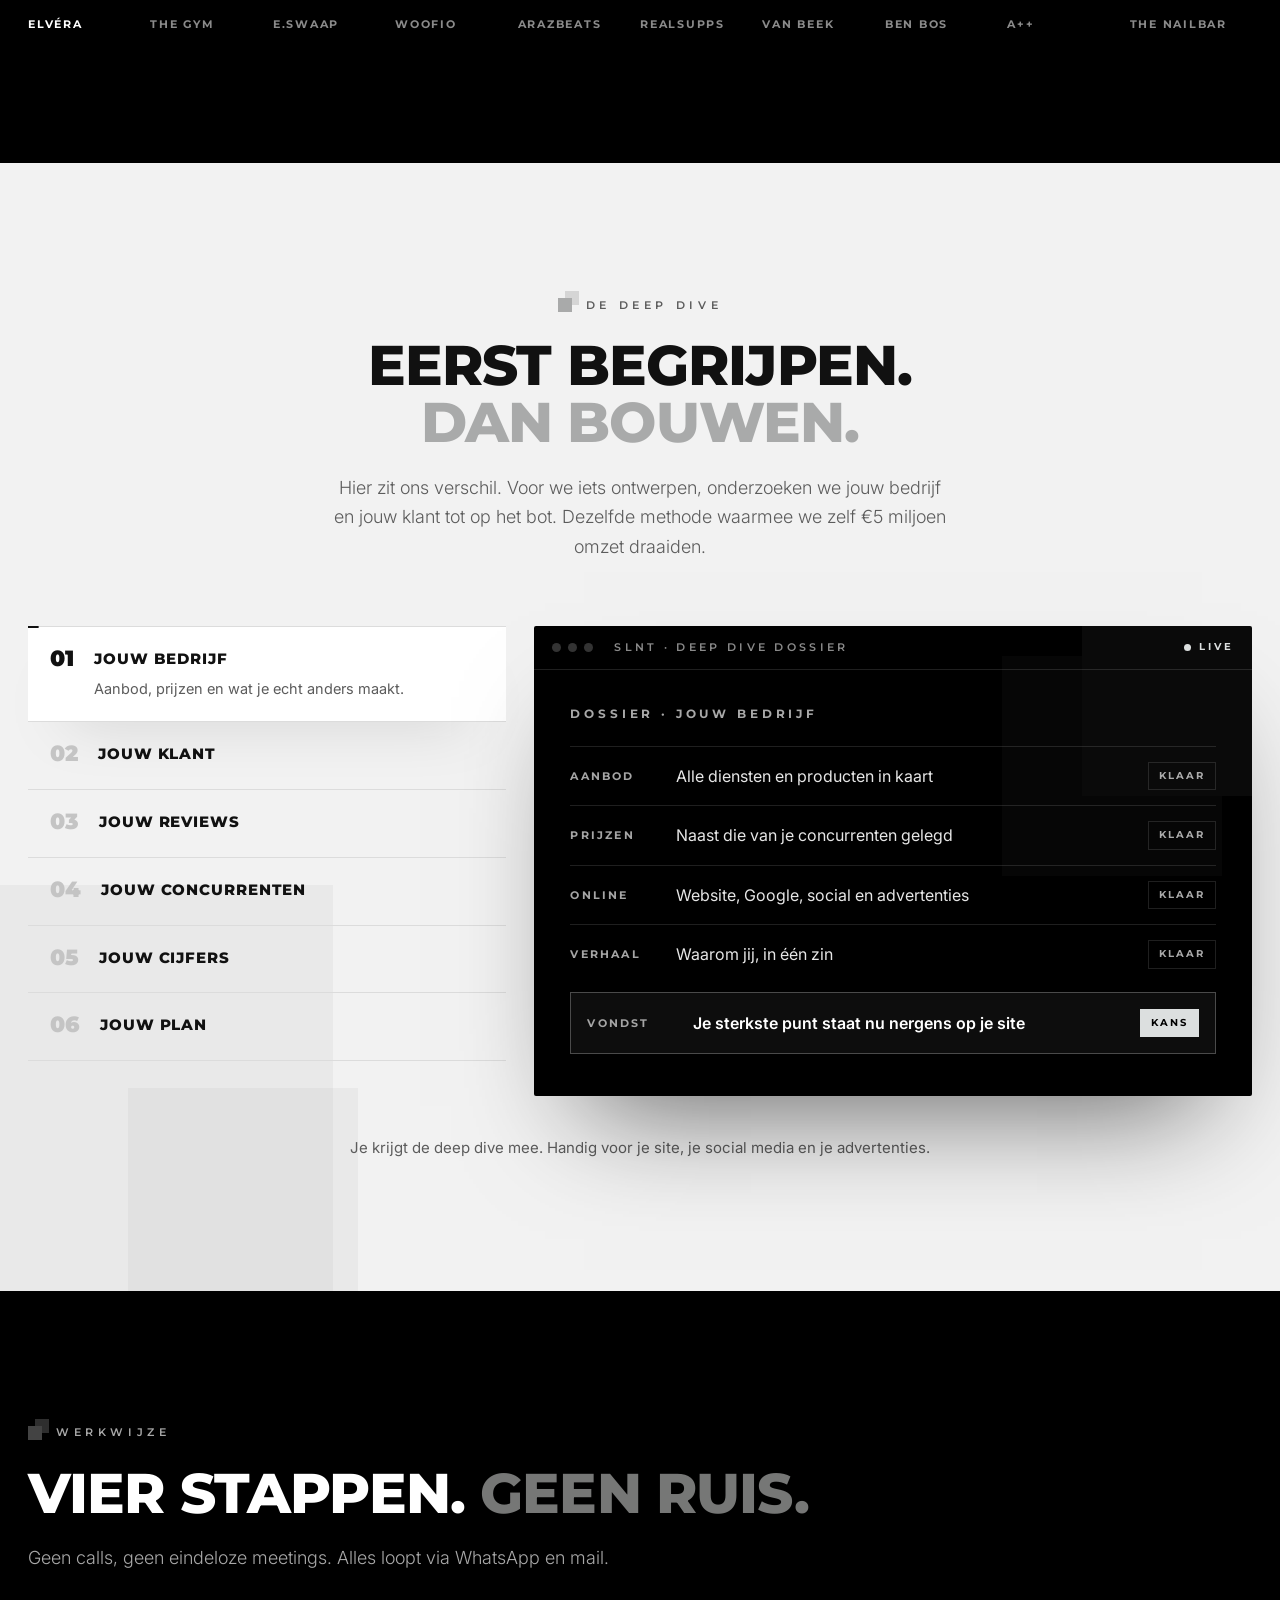
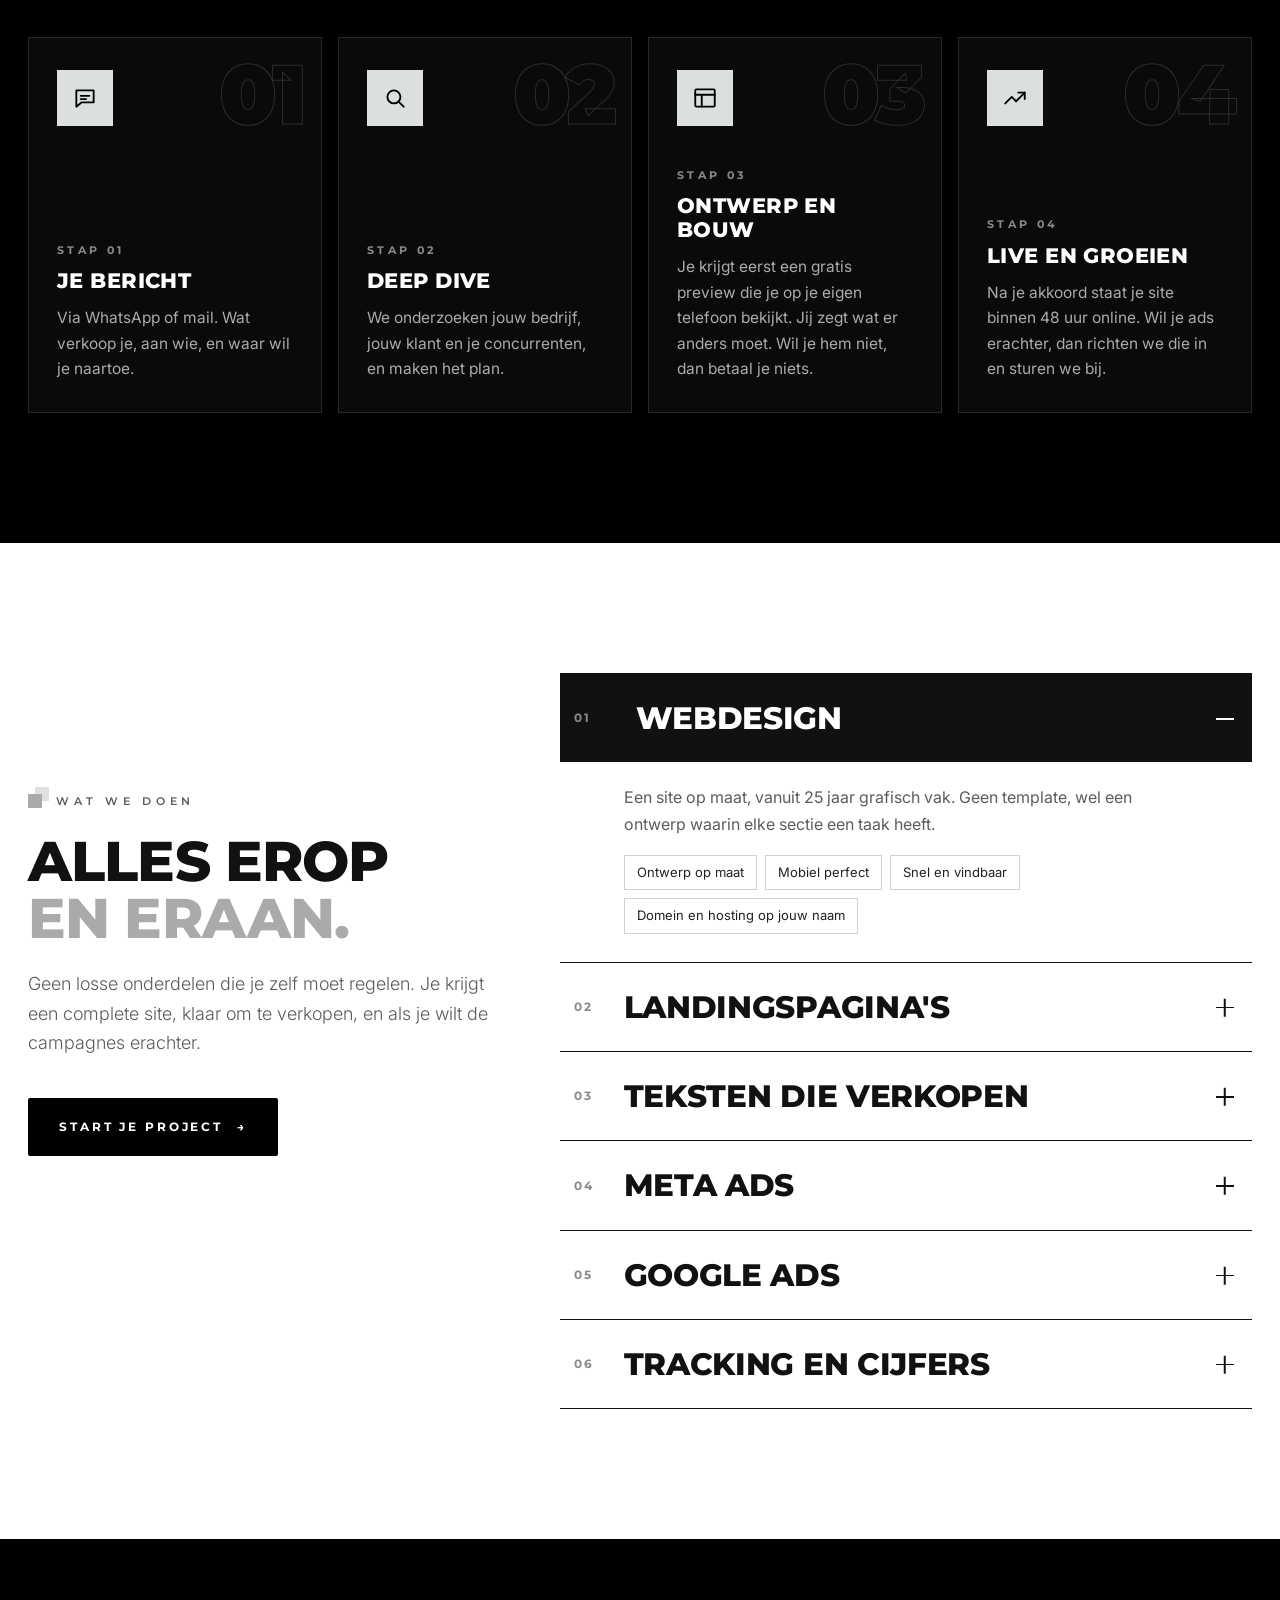
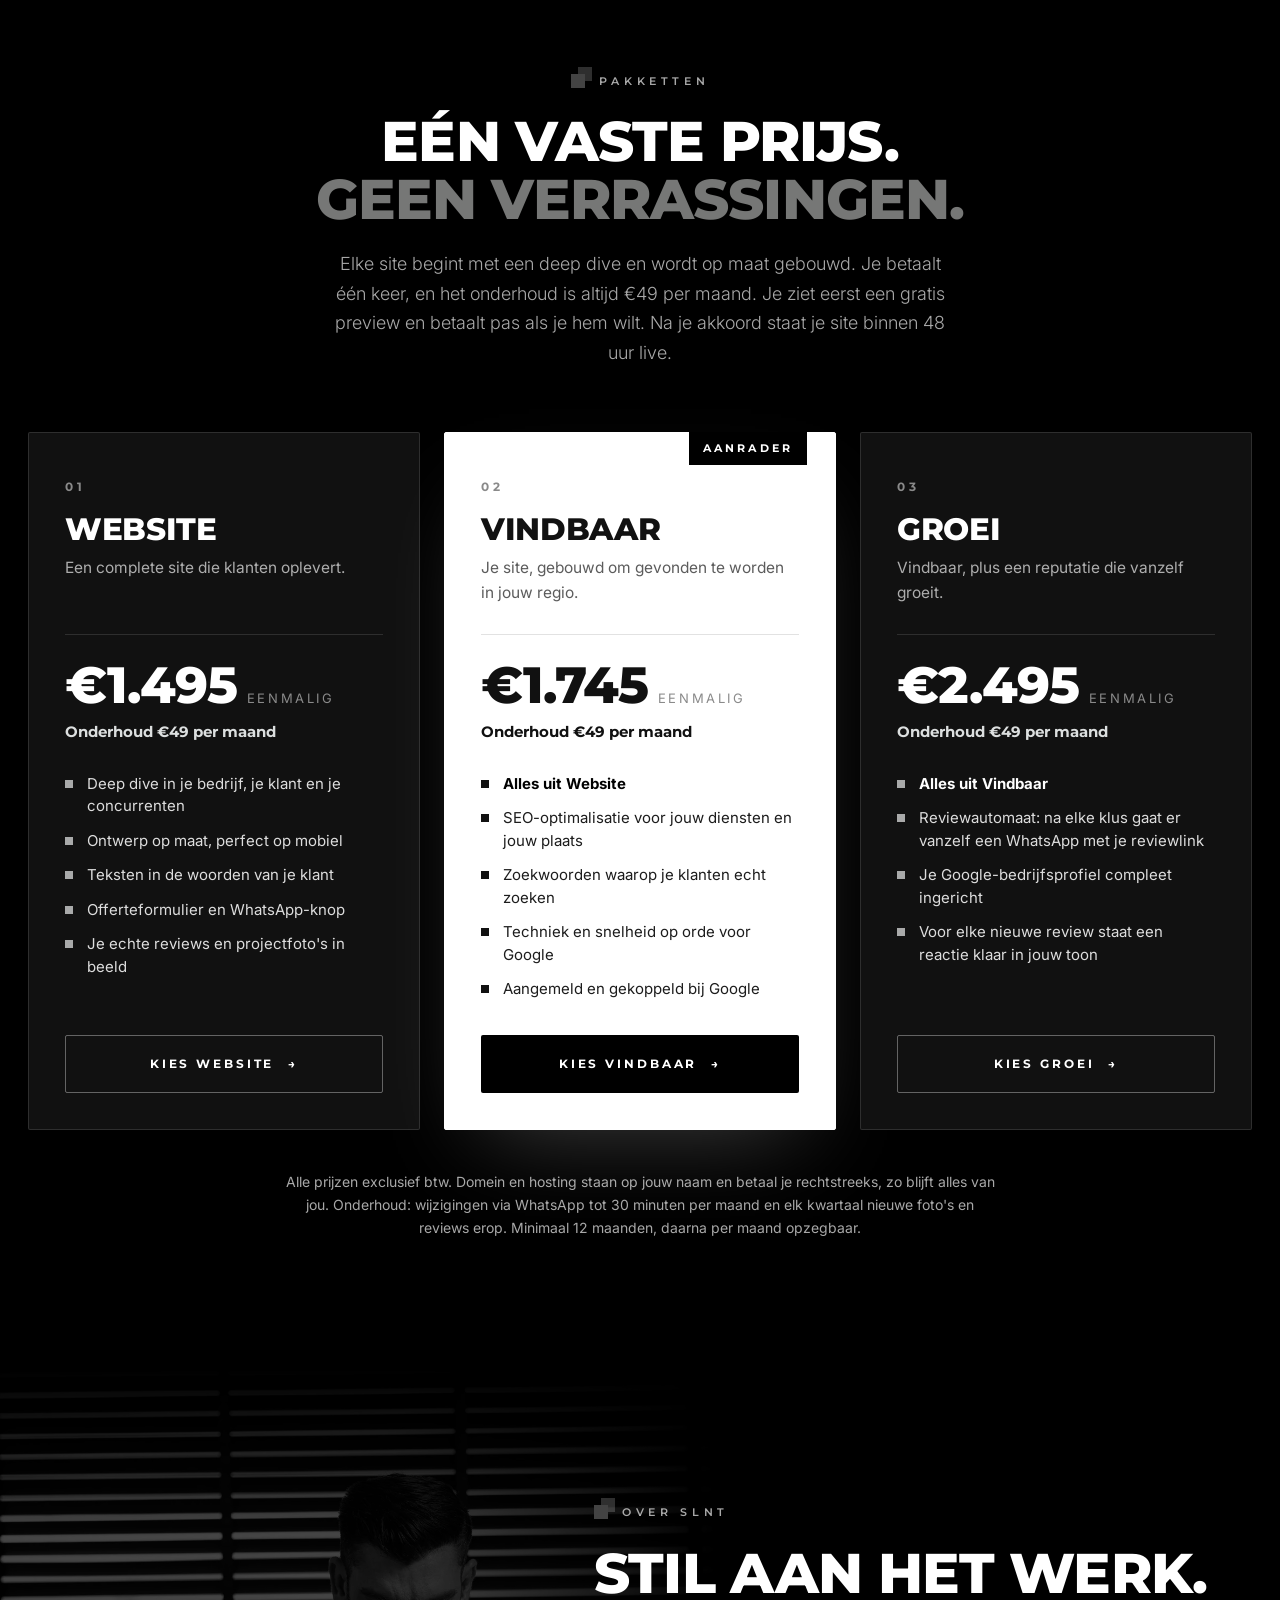
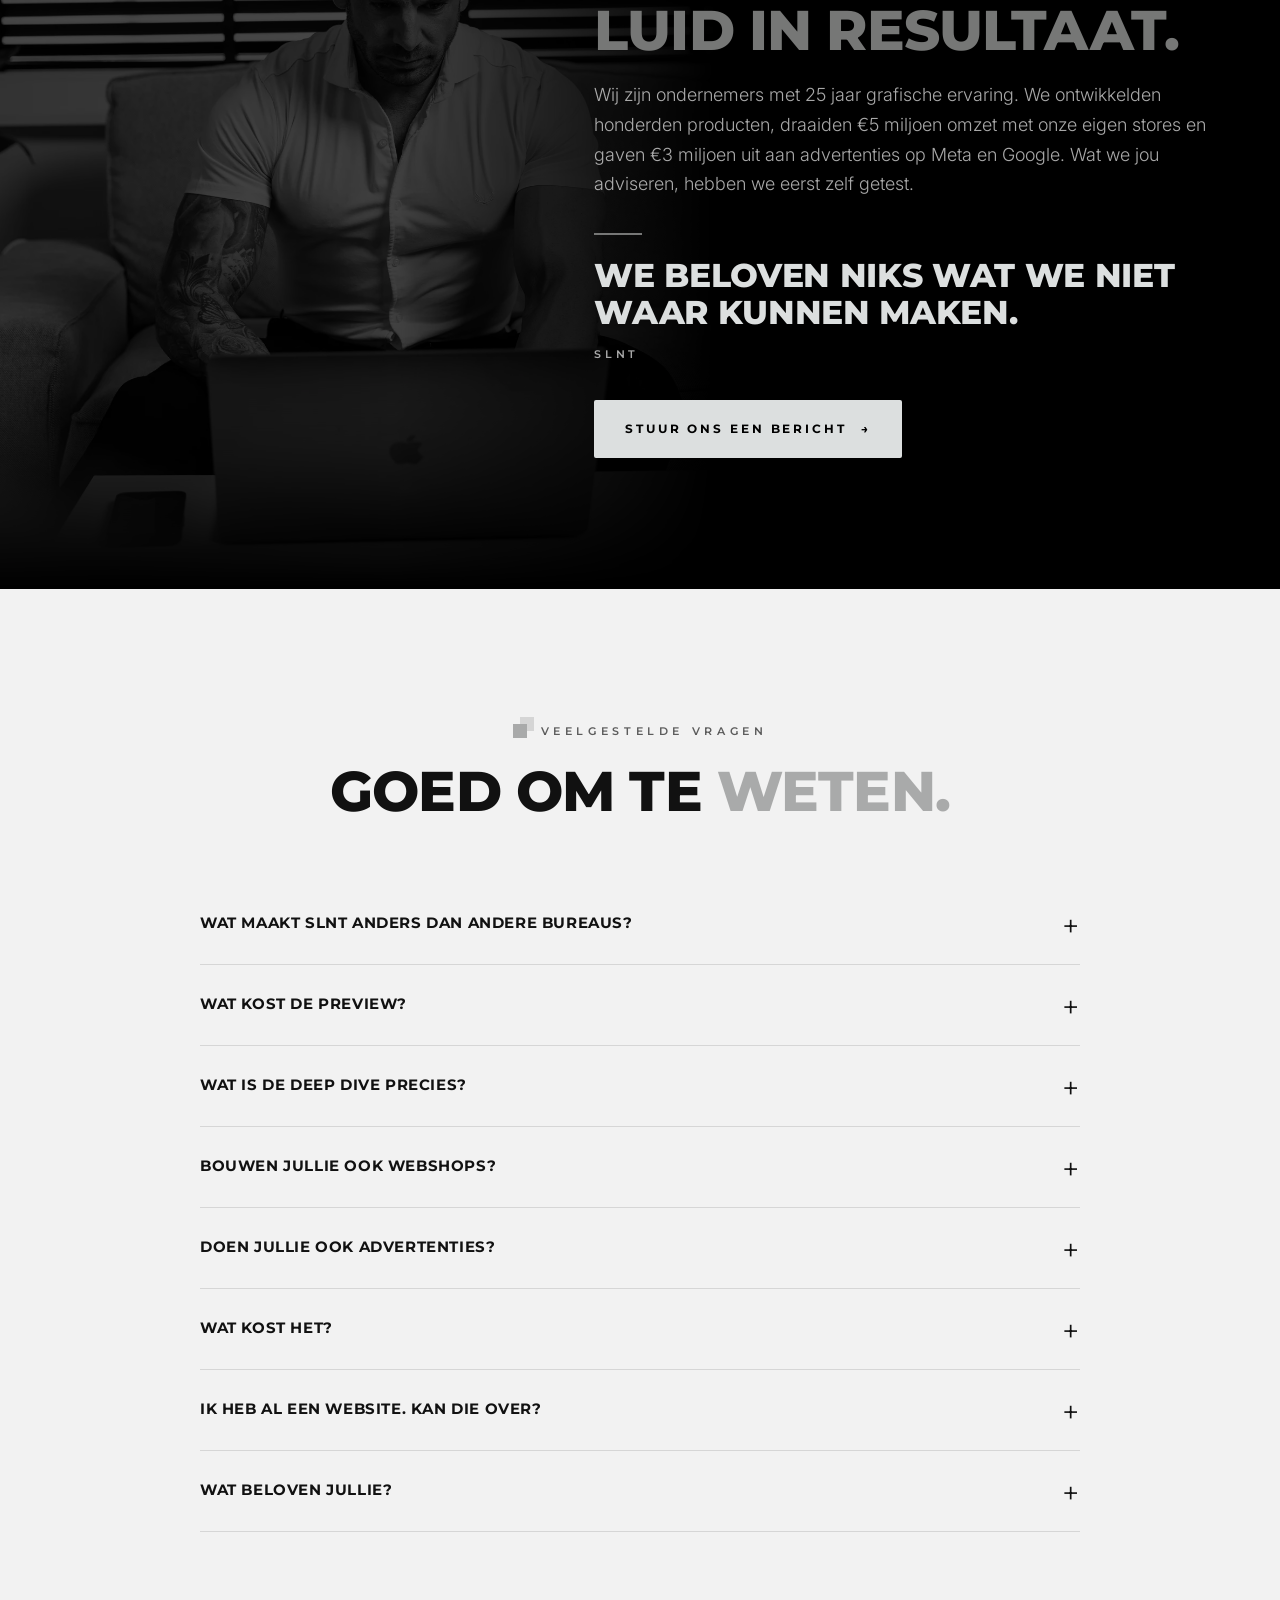
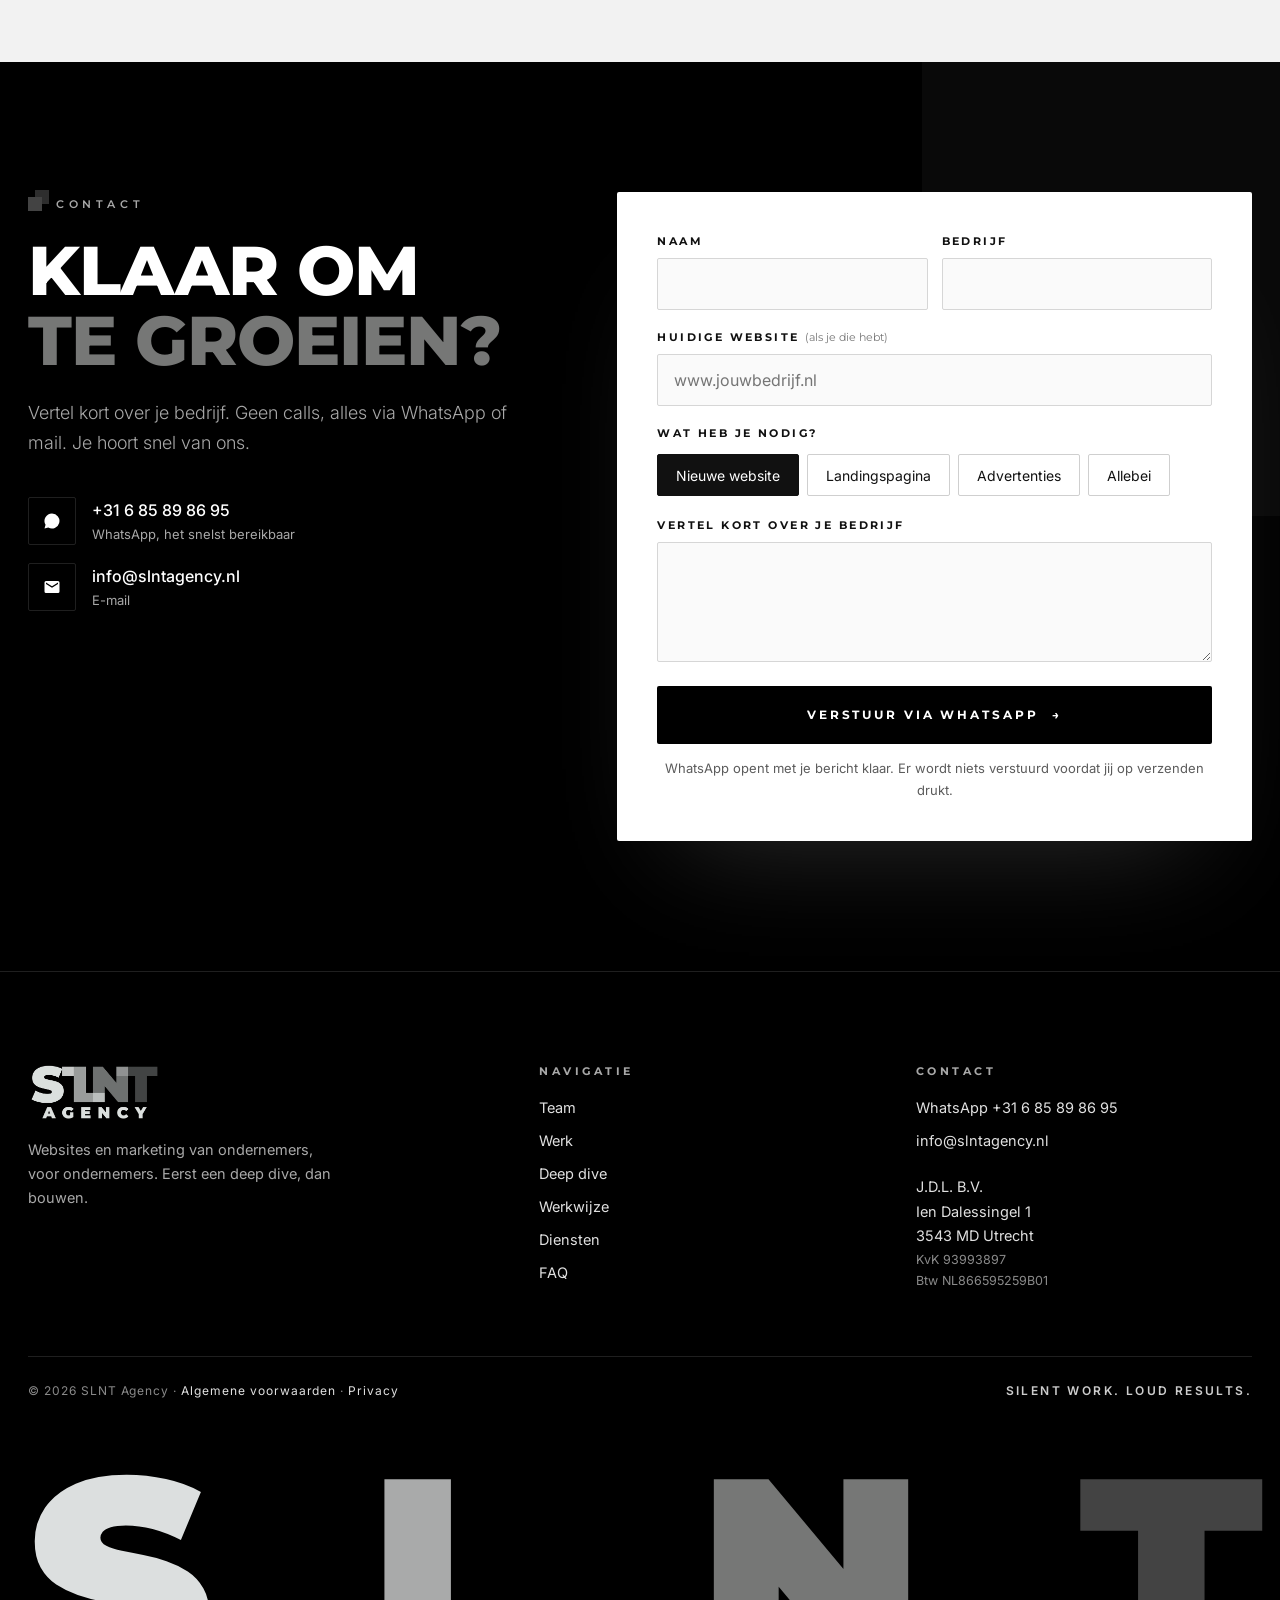
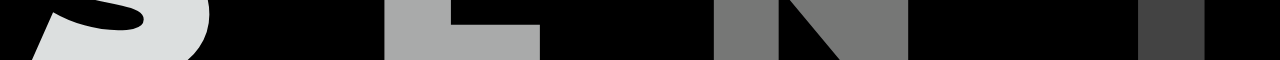
